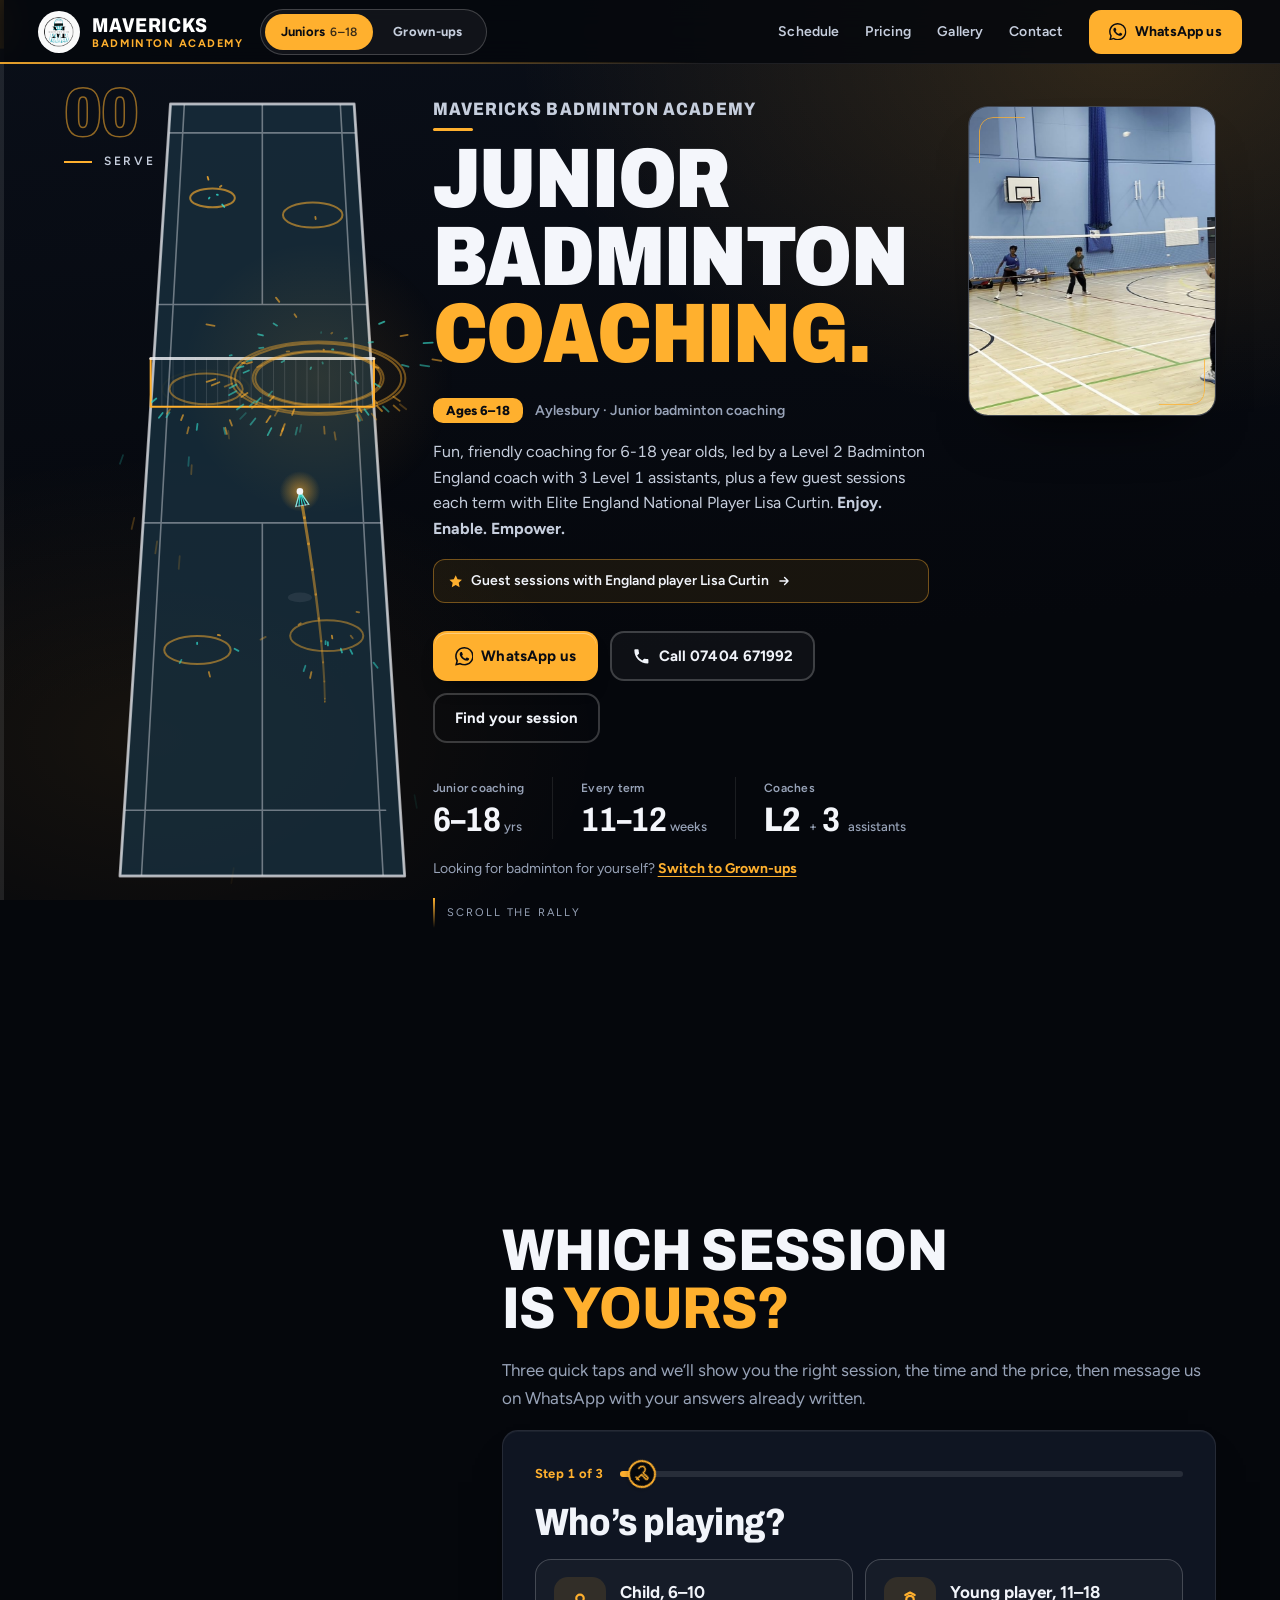
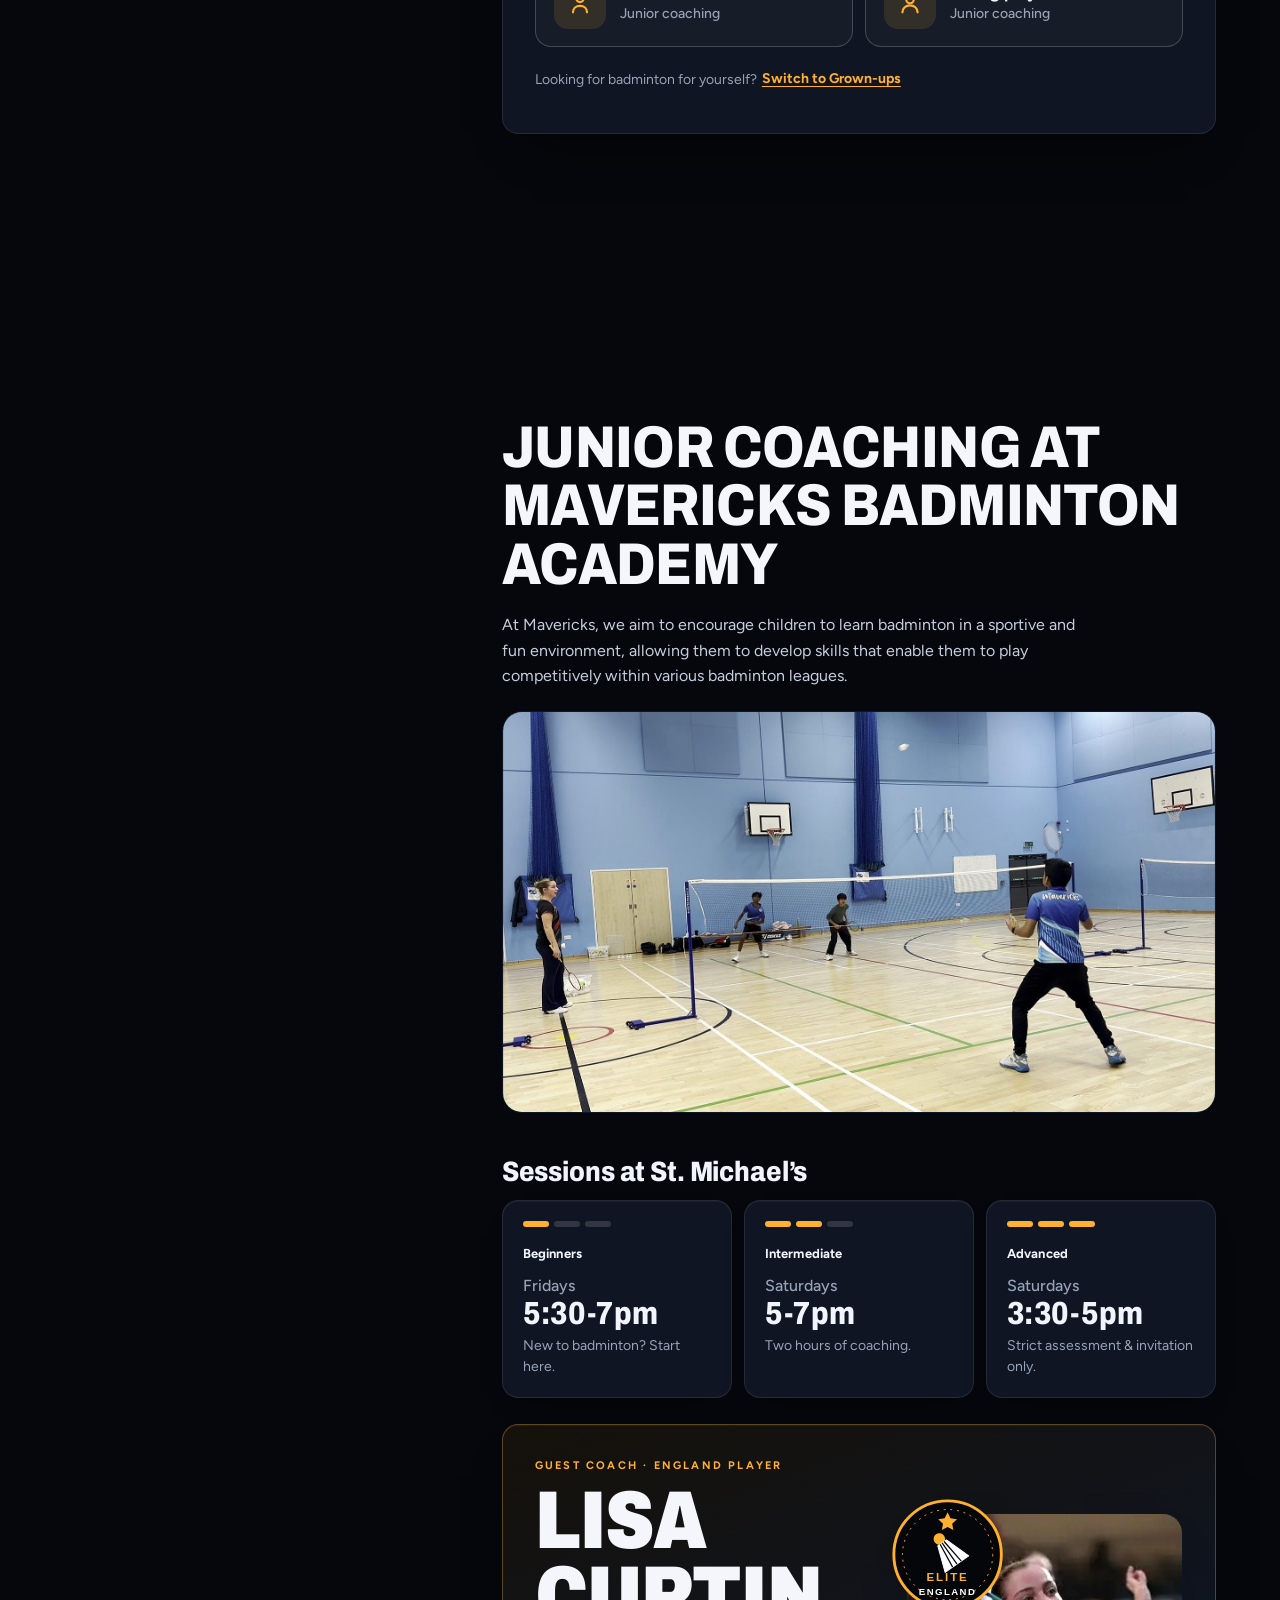
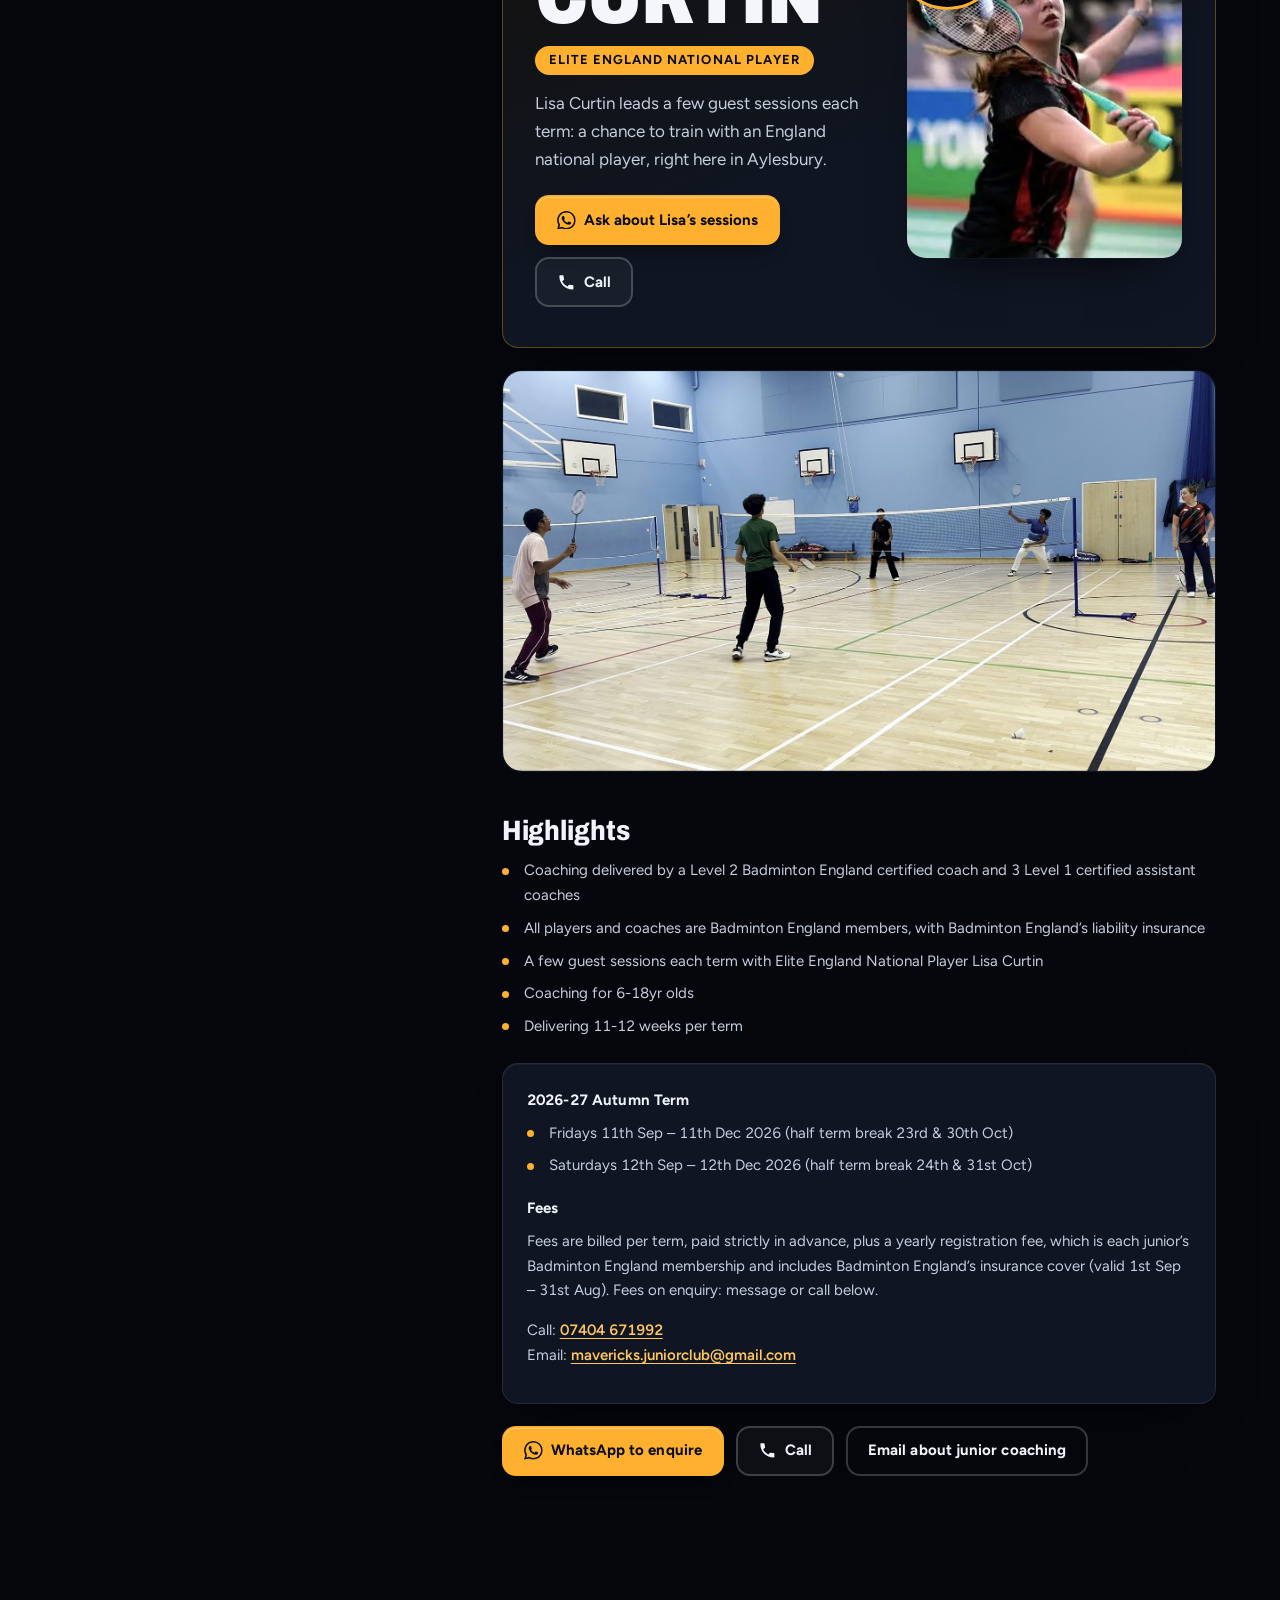
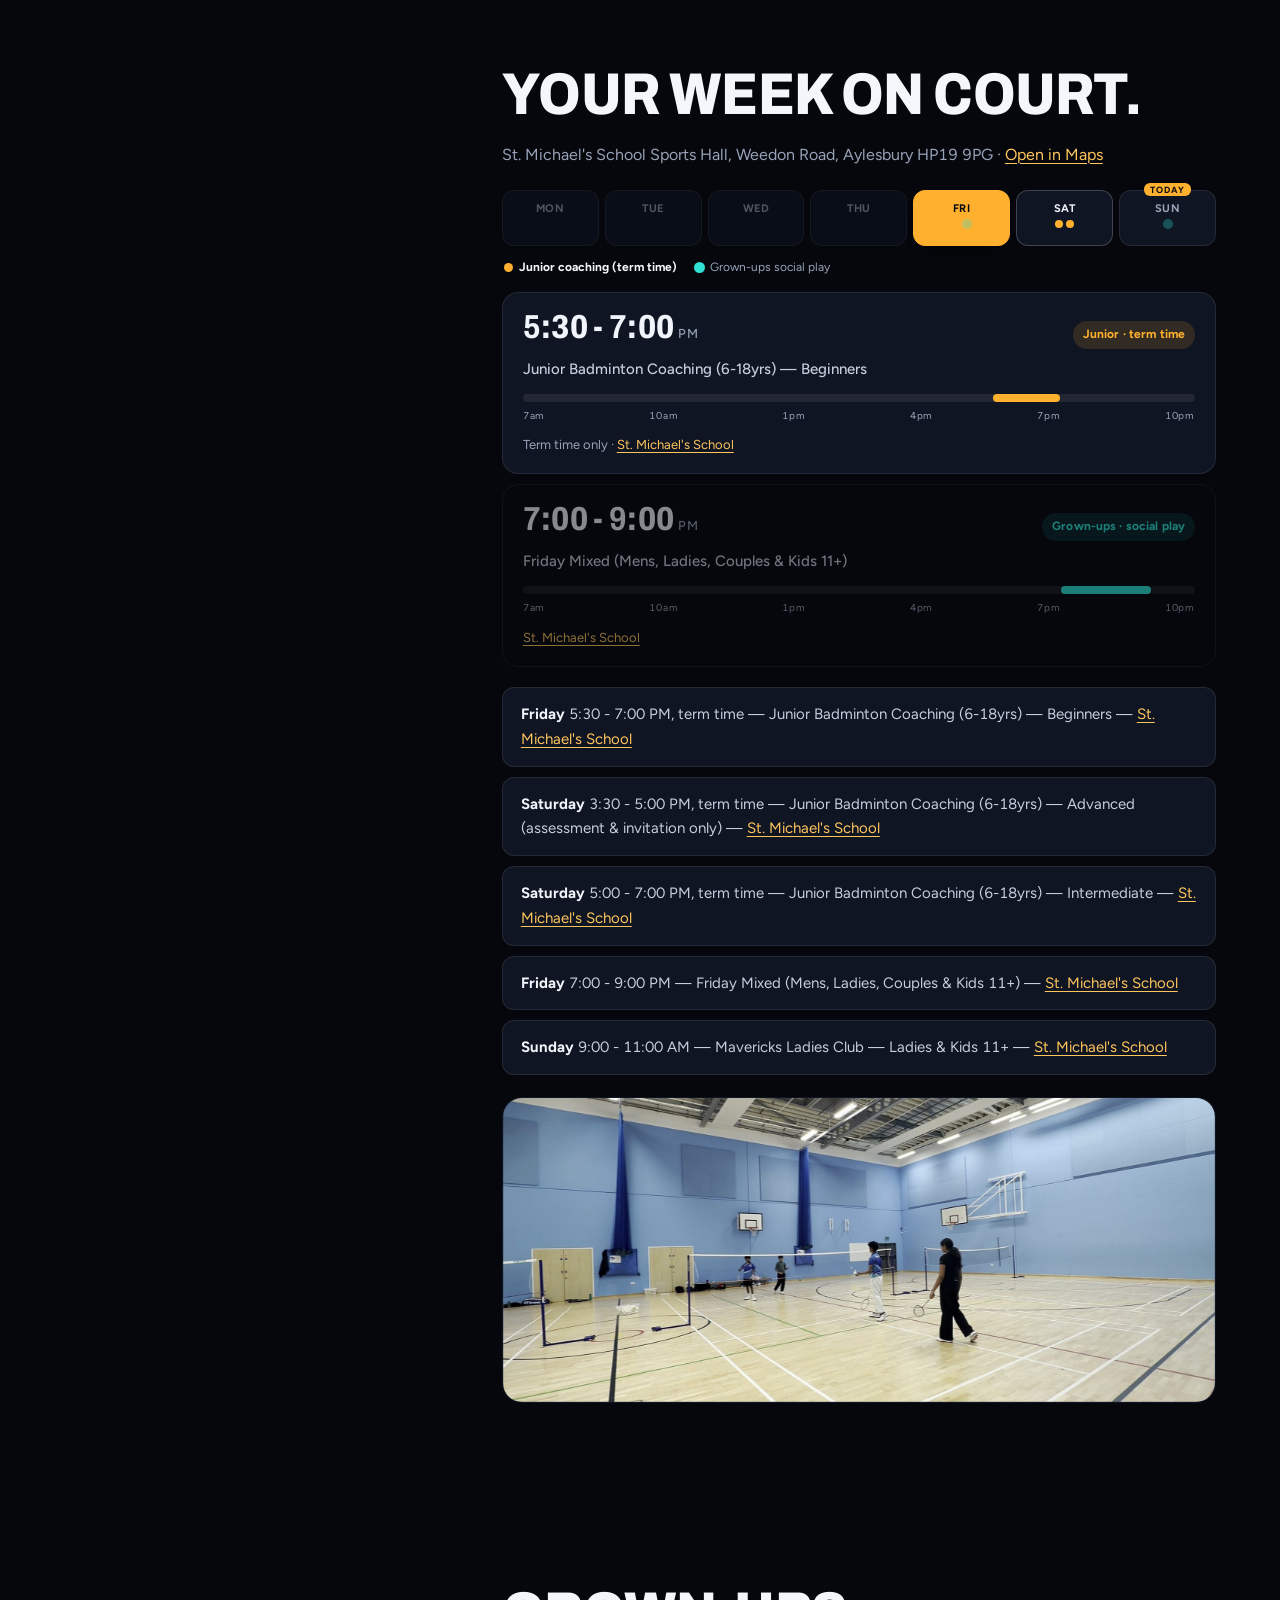
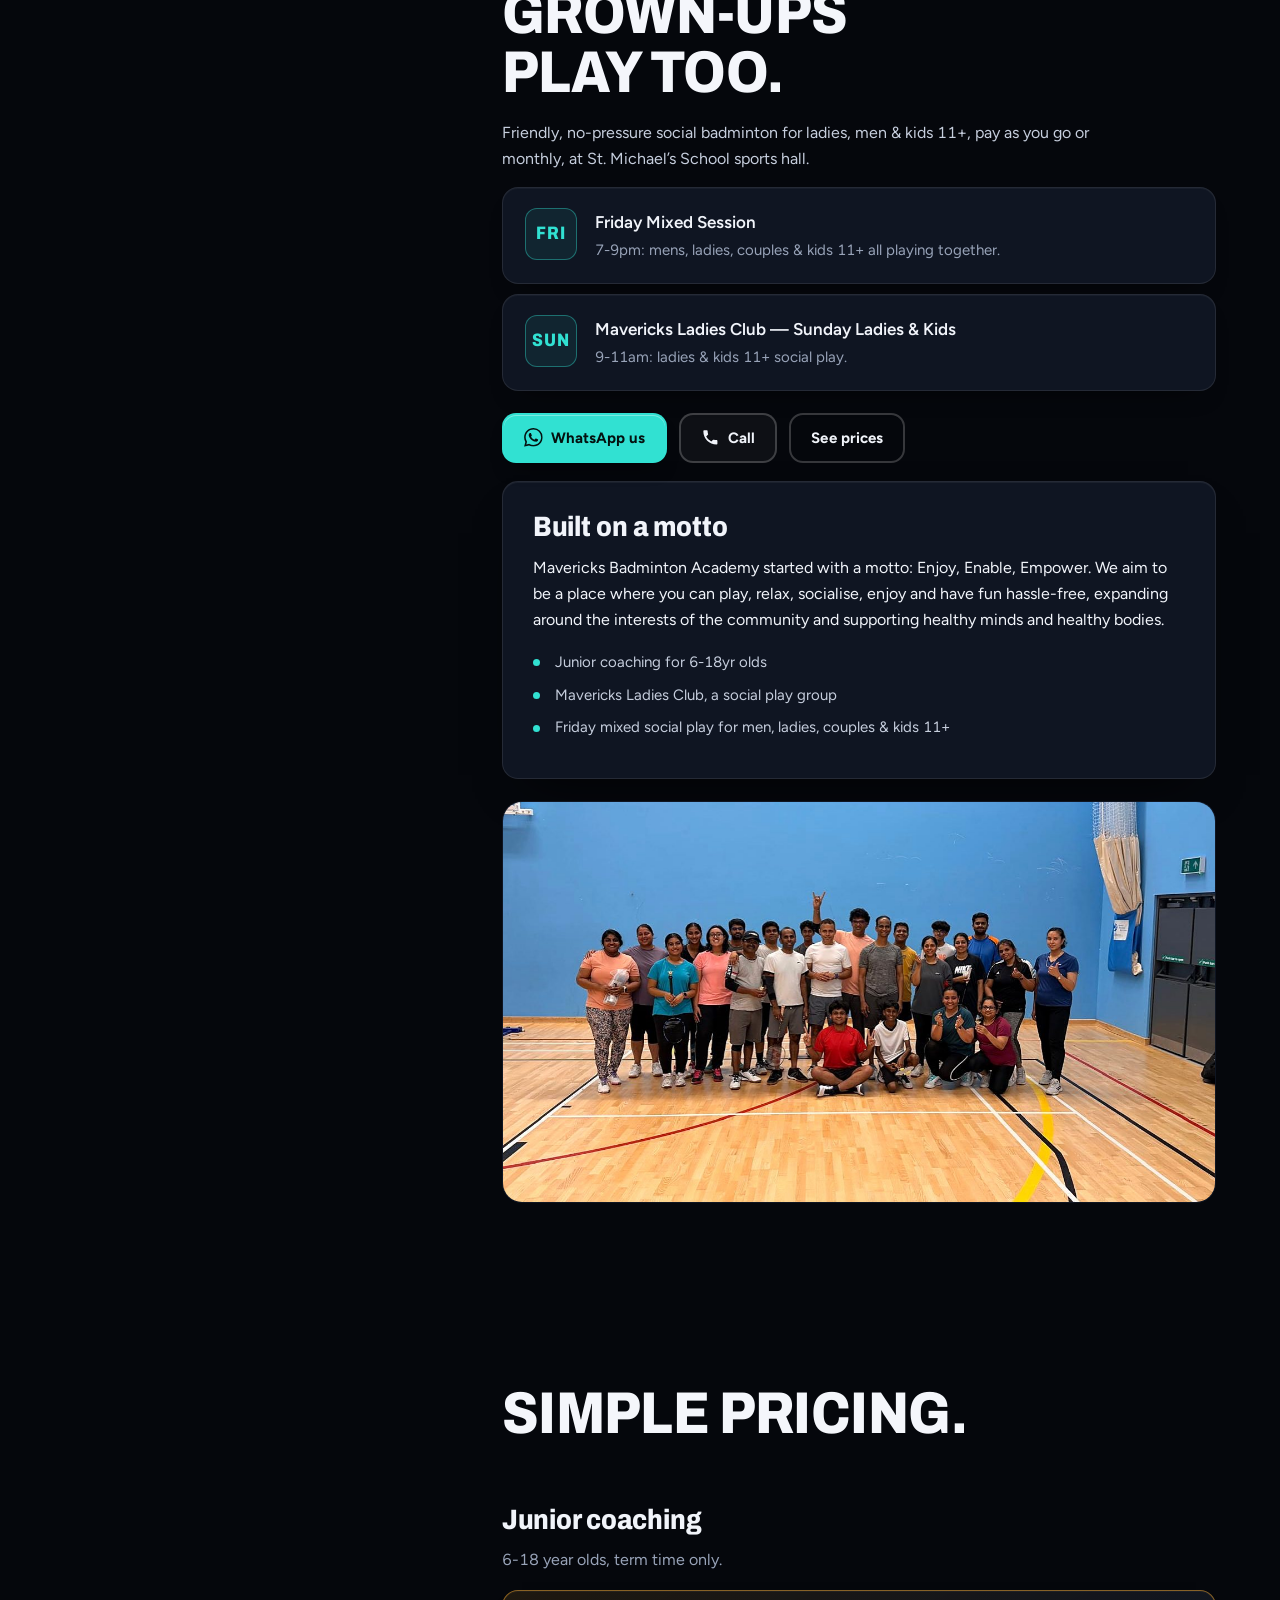
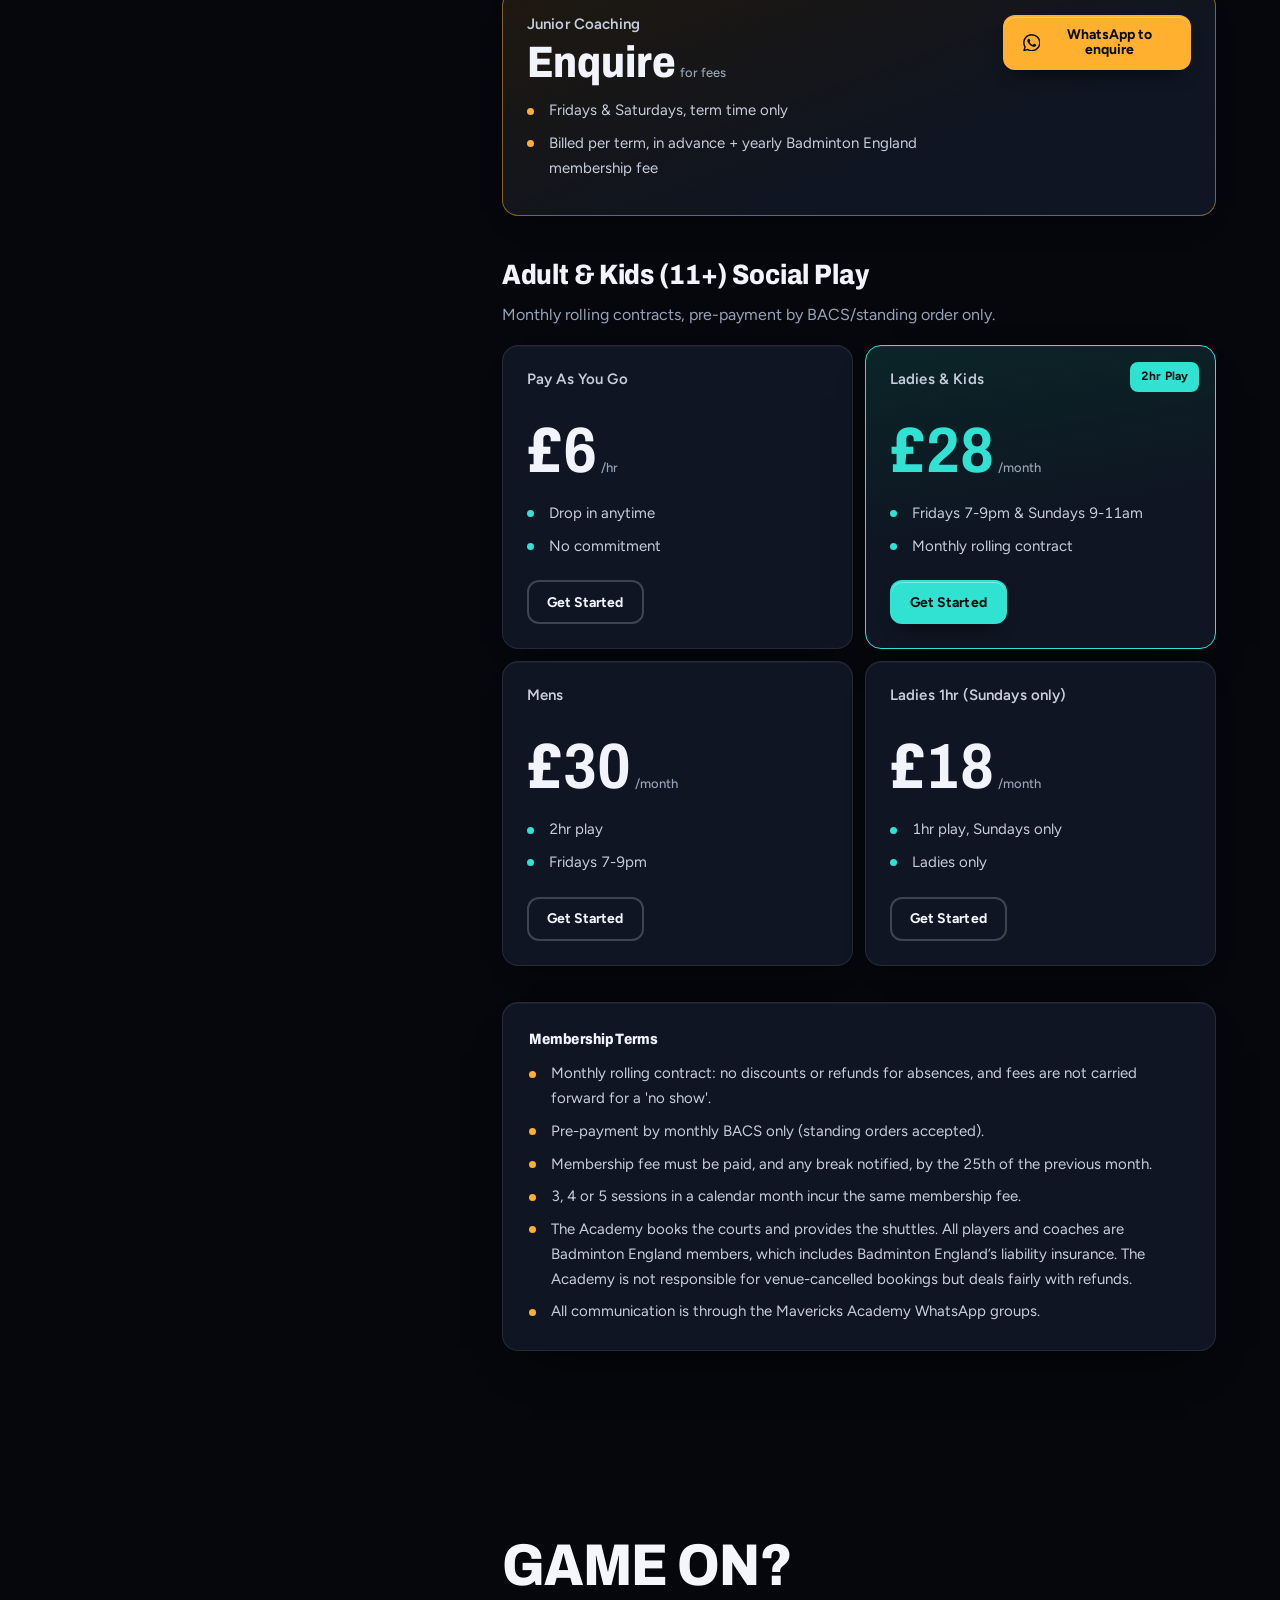
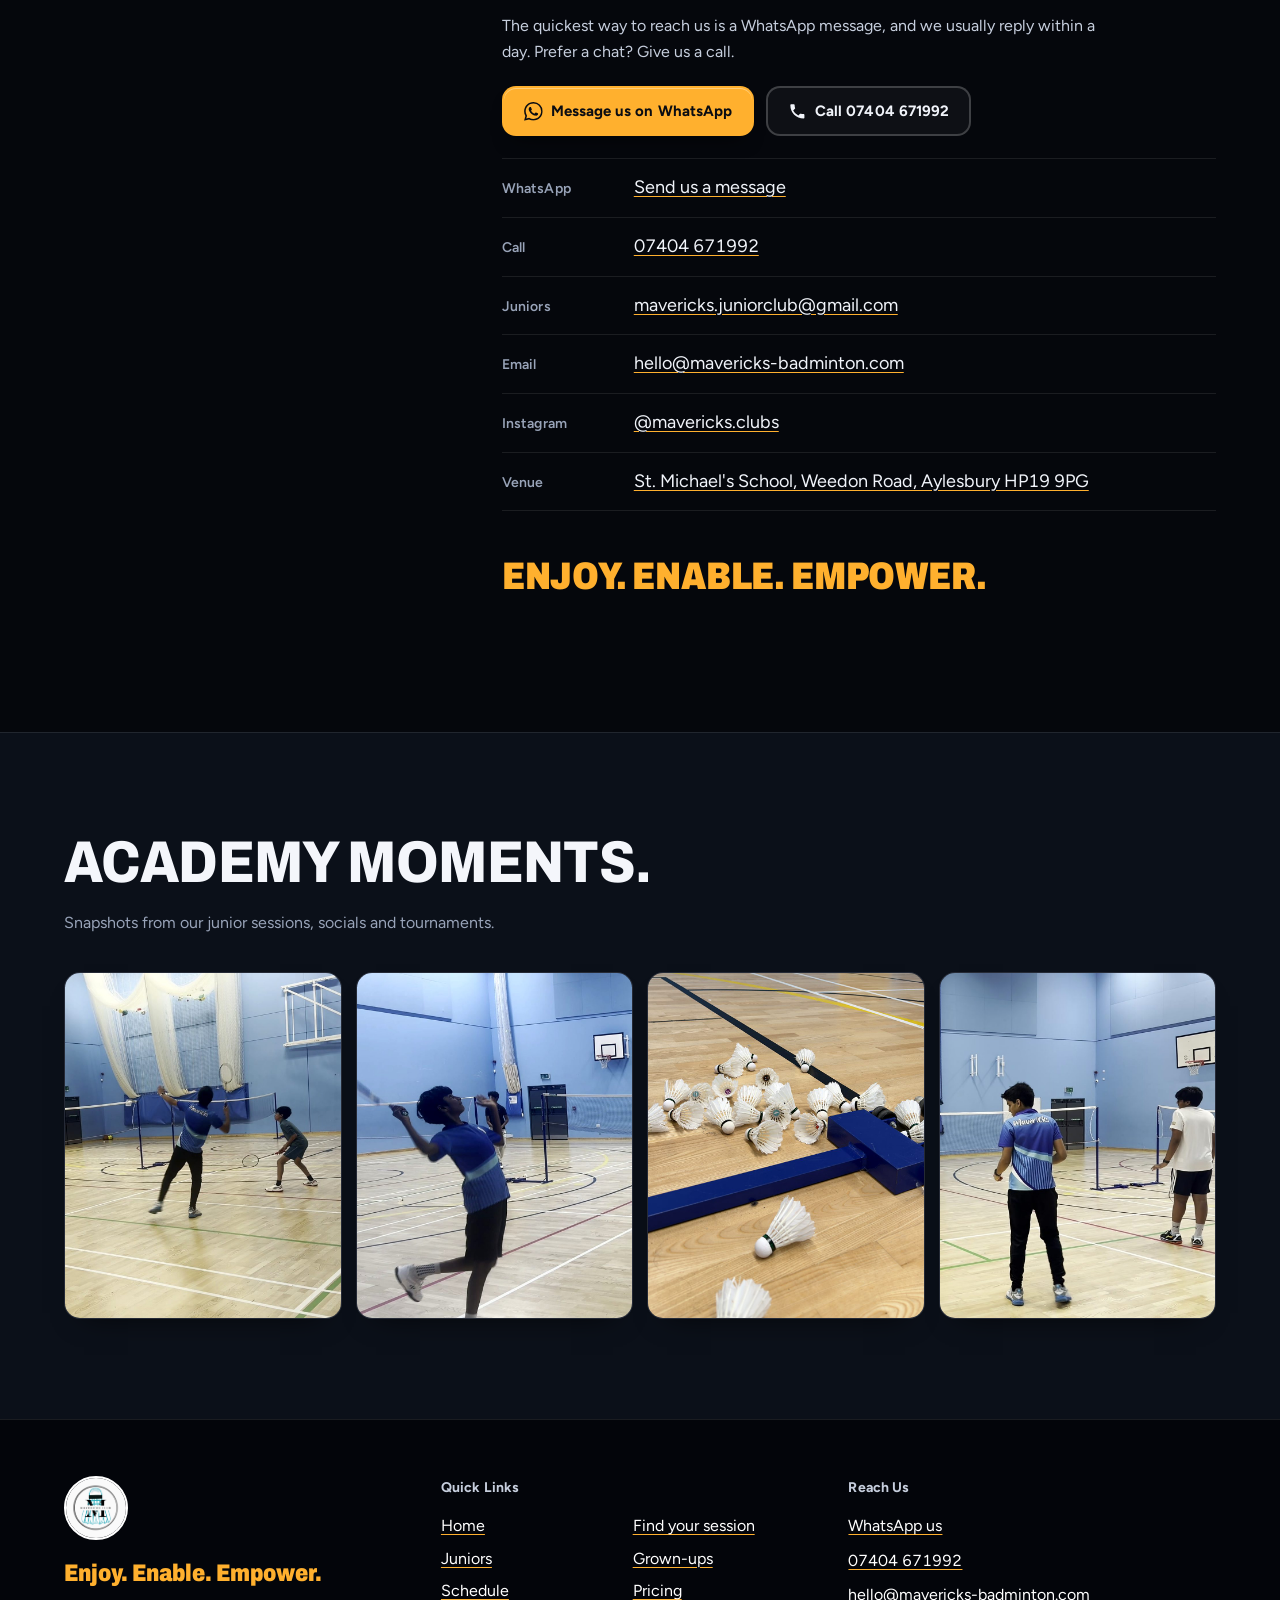
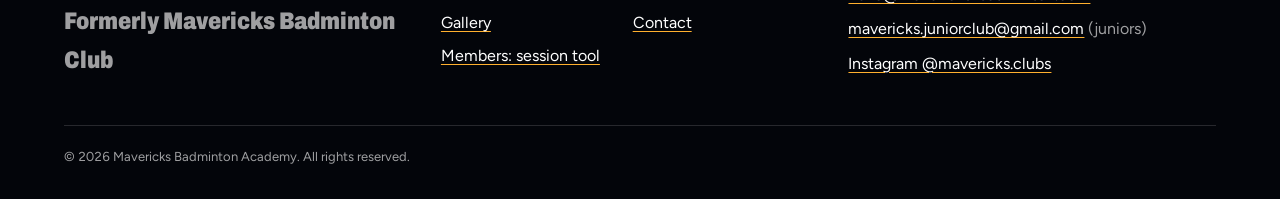
==== preview-v1/index.html @ d7da5b91 "Add preview-v1: visual redesign preview at /preview-v1/ Static copy of the live site with a new css/" ====
<!DOCTYPE html>
<html lang="en-GB" data-theme="dark">
<head>
  <meta charset="UTF-8">
  <meta name="viewport" content="width=device-width, initial-scale=1.0">
  <meta name="robots" content="noindex">
  <title>Mavericks Badminton Academy — Junior Badminton Coaching in Aylesbury (preview v1)</title>
  <meta name="description" content="Junior badminton coaching for 6-18 year olds in Aylesbury, led by a Level 2 Badminton England coach. Plus friendly Ladies Club &amp; Friday mixed social play for grown-ups. Enjoy. Enable. Empower.">
  <meta name="theme-color" content="#04060a">
  <meta property="og:type" content="website">
  <meta property="og:site_name" content="Mavericks Badminton Academy">
  <meta property="og:title" content="Mavericks Badminton Academy — Junior Badminton Coaching in Aylesbury">
  <meta property="og:description" content="Junior badminton coaching for 6-18 year olds in Aylesbury, plus friendly Ladies Club and Friday mixed social play. Enjoy. Enable. Empower.">
    <meta property="og:image" content="https://mavericks-badminton.com/images/logo.jpg">
  <meta name="twitter:card" content="summary">
  <meta name="twitter:title" content="Mavericks Badminton Academy">
  <meta name="twitter:image" content="https://mavericks-badminton.com/images/logo.jpg">
  <link rel="icon" href="images/logo.jpg">
  <link rel="preconnect" href="https://fonts.googleapis.com">
  <link rel="preconnect" href="https://fonts.gstatic.com" crossorigin>
  <link href="https://fonts.googleapis.com/css2?family=Archivo:wdth,wght@62..125,500..900&family=Figtree:wght@400;500;600;700&display=swap" rel="stylesheet">
  <link rel="stylesheet" href="css/style.css">
  <link rel="stylesheet" href="css/refine.css">
  <script>
    /* Runs before first paint: JS flag + pick the audience (Juniors by default; #grownups link or this tab's last choice). Nothing sensitive is stored. */
    (function () {
      var d = document.documentElement; d.classList.add('js');
      /* ?theme=name in the URL (midnight, dark, teal, royal, forest) overrides the default. Works with or without the picker; stored choices are handled in js/main.js */
      try { var t = new URLSearchParams(location.search).get('theme'); if (t && /^[a-z]{3,12}$/.test(t)) d.setAttribute('data-theme', t); } catch (e) {}
      var a = 'juniors';
      try { if (sessionStorage.getItem('mav-aud') === 'grownups') a = 'grownups'; } catch (e) {}
      if (location.hash === '#grownups') a = 'grownups';
      d.setAttribute('data-aud', a);
    })();
  </script>
  <!-- telephone + email are added to this block by js/main.js from the CONTACT settings -->
  <script type="application/ld+json" id="ld-json">
  {
    "@context": "https://schema.org",
    "@type": "SportsClub",
    "name": "Mavericks Badminton Academy",
    "alternateName": "Mavericks Badminton Club",
    "slogan": "Enjoy. Enable. Empower.",
    "sport": "Badminton",
    "description": "Junior badminton coaching for 6-18 year olds, plus ladies and mixed social badminton in Aylesbury.",
    "logo": "images/logo.jpg",
    "address": {
      "@type": "PostalAddress",
      "streetAddress": "St. Michael's School, Weedon Road",
      "addressLocality": "Aylesbury",
      "postalCode": "HP19 9PG",
      "addressCountry": "GB"
    },
    "areaServed": "Aylesbury, Buckinghamshire",
    "sameAs": ["https://www.instagram.com/mavericks.clubs/"]
  }
  </script>
</head>
<body>
  <!-- Icons (used with <svg class="ico"><use href="#i-wa"/></svg>) -->
  <svg width="0" height="0" style="position:absolute" aria-hidden="true" focusable="false">
    <symbol id="i-wa" viewBox="0 0 24 24"><path fill="currentColor" d="M17.472 14.382c-.297-.149-1.758-.867-2.03-.967-.273-.099-.471-.148-.67.15-.197.297-.767.966-.94 1.164-.173.199-.347.223-.644.075-.297-.15-1.255-.463-2.39-1.475-.883-.788-1.48-1.761-1.653-2.059-.173-.297-.018-.458.13-.606.134-.133.298-.347.446-.52.149-.174.198-.298.298-.497.099-.198.05-.371-.025-.52-.075-.149-.669-1.612-.916-2.207-.242-.579-.487-.5-.669-.51-.173-.008-.371-.01-.57-.01-.198 0-.52.074-.792.372-.272.297-1.04 1.016-1.04 2.479 0 1.462 1.065 2.875 1.213 3.074.149.198 2.096 3.2 5.077 4.487.709.306 1.262.489 1.694.625.712.227 1.36.195 1.871.118.571-.085 1.758-.719 2.006-1.413.248-.694.248-1.289.173-1.413-.074-.124-.272-.198-.57-.347m-5.421 7.403h-.004a9.87 9.87 0 01-5.031-1.378l-.361-.214-3.741.982.998-3.648-.235-.374a9.86 9.86 0 01-1.51-5.26c.001-5.45 4.436-9.884 9.888-9.884 2.64 0 5.122 1.03 6.988 2.898a9.825 9.825 0 012.893 6.994c-.003 5.45-4.437 9.884-9.885 9.884m8.413-18.297A11.815 11.815 0 0012.05 0C5.495 0 .16 5.335.157 11.892c0 2.096.547 4.142 1.588 5.945L.057 24l6.305-1.654a11.882 11.882 0 005.683 1.448h.005c6.554 0 11.89-5.335 11.893-11.893a11.821 11.821 0 00-3.48-8.413Z"/></symbol>
    <symbol id="i-call" viewBox="0 0 24 24"><path fill="currentColor" d="M6.62 10.79a15.05 15.05 0 006.59 6.59l2.2-2.2a1 1 0 011.02-.24c1.12.37 2.33.57 3.57.57a1 1 0 011 1V20a1 1 0 01-1 1C10.61 21 3 13.39 3 4a1 1 0 011-1h3.5a1 1 0 011 1c0 1.25.2 2.45.57 3.57a1 1 0 01-.25 1.02l-2.2 2.2z"/></symbol>
  </svg>

  <a href="#main" class="skip-link">Skip to content</a>

  <header class="site-header">
    <a href="./" class="brand" aria-label="Mavericks Badminton Academy — home">
      <img src="images/logo.jpg" alt="Mavericks Badminton Academy logo" class="brand-logo" width="40" height="40">
      <span class="brand-name"><b>MAVERICKS</b><i>BADMINTON ACADEMY</i></span>
    </a>

    <!-- Audience switch. Plain links, so it still works without JavaScript (#grownups jumps to the grown-ups section) -->
    <div class="aud" id="aud" role="group" aria-label="Who is this for?">
      <a href="#top" class="aud-opt" data-aud="juniors" aria-current="true">Juniors <small>6&ndash;18</small></a>
      <a href="#grownups" class="aud-opt" data-aud="grownups">Grown-ups</a>
    </div>

    <input type="checkbox" id="nav-toggle" class="nav-toggle" aria-label="Toggle menu">
    <label for="nav-toggle" class="nav-burger" aria-hidden="true"><span></span><span></span></label>
    <nav class="site-nav" aria-label="Main">
      <ul>
        <li><a href="#schedule">Schedule</a></li>
        <li><a href="#join">Pricing</a></li>
        <li class="nav-extra"><a href="#gallery">Gallery</a></li>
        <li><a href="#contact">Contact</a></li>
      </ul>
      <a href="#contact" class="btn btn-wa btn-sm nav-cta" data-wa><svg class="ico" aria-hidden="true"><use href="#i-wa"/></svg><span>WhatsApp us</span></a>
    </nav>
  </header>

  <main id="main">
    <div class="cinema" id="cinema">
      <!-- The sticky stage: top-down court drawn on canvas (decorative) -->
      <div class="stage" aria-hidden="true">
        <canvas id="court"></canvas>
        <div class="hud">
          <div class="hud-num" id="hud-num">00</div>
          <div class="hud-label"><span id="hud-zone">Serve</span></div>
        </div>
        <div class="hud-rail"><span id="hud-bar"></span></div>
      </div>

      <div class="chapters">

        <!-- 00 HERO — two panes, one shown per audience (Juniors by default) -->
        <section class="chapter chapter-hero" data-chapter="0" data-zone="Serve" id="top">
          <div class="chapter-inner">

            <div class="aud-pane" data-for="juniors">
              <figure class="photo-slot hero-photo" data-slot="junior-coaching" style="--ar:4/5"><figcaption>Photo slot · junior-coaching</figcaption></figure>
                          <p class="hero-brand">Mavericks Badminton Academy</p>
              
              <h1 class="display">
                <span class="line">Junior</span>
                <span class="line">Badminton</span>
                <span class="line accent">Coaching.</span>
              </h1>
              <p class="hero-facts"><span class="pill-jr">Ages 6&ndash;18</span> Aylesbury &middot; Junior badminton coaching</p>
              <p class="lead">Fun, friendly coaching for 6-18 year olds, led by a Level 2 Badminton England coach with 3 Level 1 assistants, plus a few guest sessions each term with Elite England National Player Lisa Curtin. <strong>Enjoy. Enable. Empower.</strong></p>
              <a href="#lisa" class="chip-lisa"><svg class="ico-star" viewBox="0 0 24 24" aria-hidden="true"><path fill="currentColor" d="M12 2l2.9 6.3 6.9.8-5.1 4.7 1.4 6.8L12 17.3 5.9 20.6l1.4-6.8L2.2 9.1l6.9-.8z"/></svg> Guest sessions with England player Lisa Curtin <svg class="ico-arrow" viewBox="0 0 24 24" aria-hidden="true"><path fill="none" stroke="currentColor" stroke-width="2.4" stroke-linecap="round" stroke-linejoin="round" d="M5 12h14M13 6l6 6-6 6"/></svg></a>
              <div class="cta-row">
                <a href="#contact" class="btn btn-wa" data-wa="Hi Mavericks Badminton Academy, I'd like to ask about junior badminton coaching."><svg class="ico" aria-hidden="true"><use href="#i-wa"/></svg><span>WhatsApp us</span></a>
                <a href="#contact" class="btn btn-call" data-call><svg class="ico" aria-hidden="true"><use href="#i-call"/></svg><span>Call <span data-text="phone"></span></span></a>
                <a href="#finder" class="btn btn-ghost"><span>Find your session</span></a>
              </div>
              <dl class="stat-row">
                <div><dt>Junior coaching</dt><dd><b data-count="6">6</b>&ndash;<b data-count="18">18</b><small>yrs</small></dd></div>
                <div><dt>Every term</dt><dd><b data-count="11">11</b>&ndash;<b data-count="12">12</b><small>weeks</small></dd></div>
                <div><dt>Coaches</dt><dd>L2 <small>+</small> <b data-count="3">3</b> <small>assistants</small></dd></div>
              </dl>
              <p class="swap-hint">Looking for badminton for yourself? <a href="#grownups" data-aud-go="grownups">Switch to Grown-ups</a></p>
            </div>

            <div class="aud-pane" data-for="grownups">
              <figure class="photo-slot hero-photo" data-slot="venue-hall" style="--ar:4/5"><figcaption>Photo slot · venue-hall</figcaption></figure>
                          <p class="hero-brand">Mavericks Badminton Academy</p>
              
              <h1 class="display">
                <span class="line">Grown-ups</span>
                <span class="line">Play Too.</span>
                <span class="line accent">Come Play.</span>
              </h1>
              <p class="hero-facts"><span class="pill-jr">Grown-ups</span> Aylesbury &middot; Friendly social badminton</p>
              <p class="lead">Relaxed, welcoming social badminton at St. Michael&rsquo;s: the Mavericks Ladies Club on Sunday mornings and our friendly mixed session on Fridays. Pay as you go from &pound;6/hr, or join monthly. <strong>Enjoy. Enable. Empower.</strong></p>
              <div class="cta-row">
                <a href="#contact" class="btn btn-wa" data-wa="Hi Mavericks Badminton Academy, I'd like to ask about the Ladies Club and Friday mixed badminton sessions."><svg class="ico" aria-hidden="true"><use href="#i-wa"/></svg><span>WhatsApp us</span></a>
                <a href="#contact" class="btn btn-call" data-call><svg class="ico" aria-hidden="true"><use href="#i-call"/></svg><span>Call <span data-text="phone"></span></span></a>
                <a href="#finder" class="btn btn-ghost"><span>Find your session</span></a>
              </div>
              <dl class="stat-row">
                <div><dt>Friday mixed</dt><dd>7&ndash;9<small>pm</small></dd></div>
                <div><dt>Ladies Club</dt><dd>Sun <small>9&ndash;11am</small></dd></div>
                <div><dt>Pay as you go</dt><dd>&pound;<b data-count="6">6</b><small>/hr</small></dd></div>
              </dl>
              <p class="swap-hint">Looking for junior coaching (6-18)? <a href="#top" data-aud-go="juniors">Switch to Juniors</a></p>
            </div>

            <a href="#finder" class="scroll-cue" aria-label="Scroll to the session finder"><span></span>Scroll the rally</a>
          </div>
        </section>

        <!-- 01 FINDER -->
        <section class="chapter" id="finder" data-chapter="1" data-zone="Find">
          <div class="chapter-inner">
            <p class="sr-only">Find your session</p>
            <h2 class="h2">Which session is <span class="accent">yours?</span></h2>
            <p class="muted finder-intro">Three quick taps and we&rsquo;ll show you the right session, the time and the price, then message us on WhatsApp with your answers already written.</p>

            <div class="finder glass" id="finder-app" aria-labelledby="finder-title">
              <h3 class="sr-only" id="finder-title">Session finder</h3>
              <div class="finder-ui" hidden></div>

              <!-- No-JS fallback: the same answers as a plain list -->
              <div class="finder-static">
                <h3 class="h3">Who&rsquo;s playing?</h3>
                <ul class="ticks">
                  <li><b>Child aged 6-18:</b> Fridays 5:30-7pm Beginners &middot; Saturdays 5-7pm Intermediate &middot; Saturdays 3:30-5pm Advanced (assessment &amp; invitation only). Fees per term: ask us.</li>
                  <li><b>Women:</b> Friday 7-9pm mixed &middot; Sunday 9-11am Ladies Club. From &pound;6/hr pay as you go.</li>
                  <li><b>Men:</b> Friday 7-9pm mixed. &pound;6/hr pay as you go, or &pound;30/month.</li>
                </ul>
                <p><a class="btn btn-wa btn-sm" href="#contact"><span>See how to contact us</span></a></p>
              </div>
            </div>
          </div>
        </section>

        <!-- 02 JUNIORS -->
        <section class="chapter" id="juniors" data-chapter="2" data-zone="Juniors">
          <div class="chapter-inner">
            <p class="sr-only">Junior coaching &middot; 6-18 yrs</p>
            <h2 class="h2">Junior coaching at<br>Mavericks Badminton Academy</h2>
            <p class="lead">At Mavericks, we aim to encourage children to learn badminton in a sportive and fun environment, allowing them to develop skills that enable them to play competitively within various badminton leagues.</p>

            <!-- PHOTO SLOT "junior-coaching": main junior coaching shot, 16:9 landscape (prominent) -->
            <figure class="photo-slot photo-jr" data-slot="junior-coaching" style="--ar:16/9">
              <figcaption>Photo slot &middot; junior-coaching &middot; 16:9</figcaption>
            </figure>

            <h3 class="h3">Sessions at St. Michael&rsquo;s</h3>
            <div class="levels">
              <article class="card level lv-1 tilt-glow">
                <i class="pips" data-n="1" role="img" aria-label="Level 1 of 3"><b></b><b></b><b></b></i><span class="lv-tag">Beginners</span>
                <h4>Fridays <b>5:30-7pm</b></h4>
                <p>New to badminton? Start here.</p>
              </article>
              <article class="card level lv-2 tilt-glow">
                <i class="pips" data-n="2" role="img" aria-label="Level 2 of 3"><b></b><b></b><b></b></i><span class="lv-tag">Intermediate</span>
                <h4>Saturdays <b>5-7pm</b></h4>
                <p>Two hours of coaching.</p>
              </article>
              <article class="card level lv-3 tilt-glow">
                <i class="pips" data-n="3" role="img" aria-label="Level 3 of 3"><b></b><b></b><b></b></i><span class="lv-tag">Advanced</span>
                <h4>Saturdays <b>3:30-5pm</b></h4>
                <p>Strict assessment &amp; invitation only.</p>
              </article>
            </div>

            <!-- GUEST COACH: Lisa Curtin feature (only the facts already on the site: Elite England National Player, leads special sessions) -->
            <div class="lisa glass" id="lisa">
              <div class="lisa-copy">
                <p class="lisa-eyebrow">Guest coach &middot; England player</p>
                <h3 class="lisa-name">Lisa Curtin</h3>
                <p class="lisa-role">Elite England National Player</p>
                <p class="lisa-line">Lisa Curtin leads a few guest sessions each term: a chance to train with an England national player, right here in Aylesbury.</p>
                <div class="cta-row">
                  <a href="#contact" class="btn btn-wa" data-wa="Hi Mavericks Badminton Academy, I'd like to know about the sessions with Lisa Curtin."><svg class="ico" aria-hidden="true"><use href="#i-wa"/></svg><span>Ask about Lisa&rsquo;s sessions</span></a>
                  <a href="#contact" class="btn btn-call" data-call><svg class="ico" aria-hidden="true"><use href="#i-call"/></svg><span>Call</span></a>
                </div>
              </div>
              <div class="lisa-media">
                <!-- PHOTO SLOT "junior-lisa": Lisa Curtin, portrait 4:5 (large, prominent) -->
                <figure class="photo-slot photo-jr" data-slot="junior-lisa" style="--ar:4/5"><figcaption>Photo slot &middot; junior-lisa &middot; 4:5 portrait &middot; Lisa Curtin</figcaption></figure>
                <svg class="lisa-badge" viewBox="0 0 120 120" role="img" aria-label="Elite England National Player badge">
                  <circle cx="60" cy="60" r="56" fill="var(--hdr-solid)"/>
                  <circle cx="60" cy="60" r="56" fill="none" stroke="var(--jr)" stroke-width="3"/>
                  <circle cx="60" cy="60" r="47" fill="none" stroke="var(--jr)" stroke-width="1" stroke-dasharray="2 5"/>
                  <path fill="var(--jr)" d="M60 16l3 6.2 6.8.9-5 4.7 1.2 6.7L60 31.2l-6 3.3 1.2-6.7-5-4.7 6.8-.9z"/>
                  <g transform="translate(60 56) rotate(-35)" stroke="#fff" stroke-linejoin="round">
                    <circle cx="0" cy="-15" r="6" fill="var(--jr)" stroke="none"/>
                    <path d="M-5.5 -10 L5.5 -10 L15 17 L-15 17 Z" fill="#fff" stroke-width="1"/>
                    <path d="M-2.5 -10 L-5.5 17 M2.5 -10 L5.5 17 M0 -10 V17" fill="none" stroke="var(--hdr-solid)" stroke-width="1.3"/>
                  </g>
                  <text x="60" y="88" text-anchor="middle" font-family="Inter, sans-serif" font-weight="800" font-size="12" letter-spacing="2" fill="var(--jr)">ELITE</text>
                  <text x="60" y="102" text-anchor="middle" font-family="Inter, sans-serif" font-weight="700" font-size="10" letter-spacing="1.5" fill="#fff">ENGLAND</text>
                </svg>
              </div>
            </div>

            <!-- PHOTO SLOT "junior-squad": junior group / squad shot, 16:9 -->
            <figure class="photo-slot photo-jr" data-slot="junior-squad" style="--ar:16/9"><figcaption>Photo slot &middot; junior-squad &middot; 16:9</figcaption></figure>

            <h3 class="h3">Highlights</h3>
            <ul class="ticks">
              <li>Coaching delivered by a Level 2 Badminton England certified coach and 3 Level 1 certified assistant coaches</li>
              <li>All players and coaches are Badminton England members, with Badminton England&rsquo;s liability insurance</li>
              <li>A few guest sessions each term with Elite England National Player Lisa Curtin</li>
              <li>Coaching for 6-18yr olds</li>
              <li>Delivering 11-12 weeks per term</li>
            </ul>

            <div class="terms-box glass">
              <h4>2026-27 Autumn Term</h4>
              <ul class="ticks">
                <li>Fridays 11th Sep &ndash; 11th Dec 2026 (half term break 23rd &amp; 30th Oct)</li>
                <li>Saturdays 12th Sep &ndash; 12th Dec 2026 (half term break 24th &amp; 31st Oct)</li>
              </ul>
              <h4>Fees</h4>
              <p>Fees are billed per term, paid strictly in advance, plus a yearly registration fee, which is each junior&rsquo;s Badminton England membership and includes Badminton England&rsquo;s insurance cover (valid 1st Sep &ndash; 31st Aug). Fees on enquiry: message or call below.</p>
              <p class="junior-contact">
                Call: <a href="#contact" data-call data-text="phone"></a><br>
                Email: <a href="#contact" data-mailto="juniorEmail" data-text="juniorEmail"></a>
              </p>
            </div>
            <div class="cta-row">
              <a href="#contact" class="btn btn-wa" data-wa="Hi Mavericks Badminton Academy, I'd like to enquire about junior badminton coaching (fees and space this term)."><svg class="ico" aria-hidden="true"><use href="#i-wa"/></svg><span>WhatsApp to enquire</span></a>
              <a href="#contact" class="btn btn-call" data-call><svg class="ico" aria-hidden="true"><use href="#i-call"/></svg><span>Call</span></a>
              <a href="#contact" class="btn btn-ghost" data-mailto="juniorEmail" data-subject="Junior coaching enquiry"><span>Email about junior coaching</span></a>
            </div>
          </div>
        </section>

        <!-- 03 SCHEDULE -->
        <section class="chapter" id="schedule" data-chapter="3" data-zone="Schedule">
          <div class="chapter-inner">
            <p class="sr-only">Weekly schedule</p>
            <h2 class="h2">Your week on court.</h2>
            <p class="muted">St. Michael&#39;s School Sports Hall, Weedon Road, Aylesbury HP19 9PG &middot; <a href="https://maps.app.goo.gl/BkREnDt3v22gYq8x8" target="_blank" rel="noopener">Open in Maps</a></p>

            <!-- Interactive strip (built by JS); the list below is the no-JS fallback and the data source -->
            <div class="week" id="week" hidden></div>
            <ul class="sched-list" id="sched-data">
              <li data-day="5" data-start="17:30" data-end="19:00" data-kind="junior" data-title="Junior Badminton Coaching (6-18yrs) — Beginners"><b>Friday</b> 5:30 - 7:00 PM, term time — Junior Badminton Coaching (6-18yrs) — Beginners — <a href="https://maps.app.goo.gl/BkREnDt3v22gYq8x8" target="_blank" rel="noopener">St. Michael&#39;s School</a></li>
              <li data-day="6" data-start="15:30" data-end="17:00" data-kind="junior" data-title="Junior Badminton Coaching (6-18yrs) — Advanced (assessment &amp; invitation only)"><b>Saturday</b> 3:30 - 5:00 PM, term time — Junior Badminton Coaching (6-18yrs) — Advanced (assessment &amp; invitation only) — <a href="https://maps.app.goo.gl/BkREnDt3v22gYq8x8" target="_blank" rel="noopener">St. Michael&#39;s School</a></li>
              <li data-day="6" data-start="17:00" data-end="19:00" data-kind="junior" data-title="Junior Badminton Coaching (6-18yrs) — Intermediate"><b>Saturday</b> 5:00 - 7:00 PM, term time — Junior Badminton Coaching (6-18yrs) — Intermediate — <a href="https://maps.app.goo.gl/BkREnDt3v22gYq8x8" target="_blank" rel="noopener">St. Michael&#39;s School</a></li>
              <li data-day="5" data-start="19:00" data-end="21:00" data-kind="adult" data-title="Friday Mixed (Mens, Ladies, Couples &amp; Kids 11+)"><b>Friday</b> 7:00 - 9:00 PM — Friday Mixed (Mens, Ladies, Couples &amp; Kids 11+) — <a href="https://maps.app.goo.gl/BkREnDt3v22gYq8x8" target="_blank" rel="noopener">St. Michael&#39;s School</a></li>
              <li data-day="0" data-start="09:00" data-end="11:00" data-kind="adult" data-title="Mavericks Ladies Club — Ladies &amp; Kids 11+"><b>Sunday</b> 9:00 - 11:00 AM — Mavericks Ladies Club — Ladies &amp; Kids 11+ — <a href="https://maps.app.goo.gl/BkREnDt3v22gYq8x8" target="_blank" rel="noopener">St. Michael&#39;s School</a></li>
            </ul>

            <!-- PHOTO SLOT "venue-hall": St. Michael's sports hall, landscape 21:9 -->
            <figure class="photo-slot" data-slot="venue-hall" style="--ar:21/9">
              <figcaption>Photo slot &middot; venue-hall &middot; 21:9</figcaption>
            </figure>
          </div>
        </section>

        <!-- 04 GROWN-UPS (anchor: #grownups) -->
        <section class="chapter" id="grownups" data-chapter="4" data-zone="Grown-ups">
          <div class="chapter-inner">
            <p class="sr-only">Grown-ups</p>
            <h2 class="h2">Grown-ups<br>play too.</h2>
            <p class="lead">Friendly, no-pressure social badminton for ladies, men &amp; kids 11+, pay as you go or monthly, at St. Michael&rsquo;s School sports hall.</p>
            <div class="stack">
              <article class="card tilt-glow prog">
                <span class="prog-tag">Fri</span>
                <div>
                  <h4>Friday Mixed Session</h4>
                  <p>7-9pm: mens, ladies, couples &amp; kids 11+ all playing together.</p>
                </div>
              </article>
              <article class="card tilt-glow prog">
                <span class="prog-tag">Sun</span>
                <div>
                  <h4>Mavericks Ladies Club &mdash; Sunday Ladies &amp; Kids</h4>
                  <p>9-11am: ladies &amp; kids 11+ social play.</p>
                </div>
              </article>
            </div>
            <div class="cta-row">
              <a href="#contact" class="btn btn-wa" data-wa="Hi Mavericks Badminton Academy, I'd like to ask about the Ladies Club and Friday mixed badminton sessions."><svg class="ico" aria-hidden="true"><use href="#i-wa"/></svg><span>WhatsApp us</span></a>
              <a href="#contact" class="btn btn-call" data-call><svg class="ico" aria-hidden="true"><use href="#i-call"/></svg><span>Call</span></a>
              <a href="#join" class="btn btn-ghost"><span>See prices</span></a>
            </div>

            <div class="panel glass">
              <h3 class="h3 h3-first">Built on a motto</h3>
              <p>Mavericks Badminton Academy started with a motto: Enjoy, Enable, Empower. We aim to be a place where you can play, relax, socialise, enjoy and have fun hassle-free, expanding around the interests of the community and supporting healthy minds and healthy bodies.</p>
              <ul class="ticks">
                <li>Junior coaching for 6-18yr olds</li>
                <li>Mavericks Ladies Club, a social play group</li>
                <li>Friday mixed social play for men, ladies, couples &amp; kids 11+</li>
              </ul>
            </div>
            <!-- PHOTO SLOT "about-club": team / evening group shot, landscape 16:9 -->
            <figure class="photo-slot" data-slot="about-club" style="--ar:16/9">
              <figcaption>Photo slot &middot; about-club &middot; 16:9</figcaption>
            </figure>
          </div>
        </section>

        <!-- 05 PRICING (the two groups swap order with the audience) -->
        <section class="chapter" id="join" data-chapter="5" data-zone="Pricing">
          <div class="chapter-inner">
            <p class="sr-only">Fees &amp; membership</p>
            <h2 class="h2">Simple pricing.</h2>

            <div class="price-group" id="price-jr">
              <h3 class="h3">Junior coaching</h3>
              <p class="muted">6-18 year olds, term time only.</p>
              <article class="card price price-wide price-jr tilt-glow">
                <div>
                  <h4>Junior Coaching</h4>
                  <p class="amount amount-sm">Enquire<small>for fees</small></p>
                  <ul class="ticks"><li>Fridays &amp; Saturdays, term time only</li><li>Billed per term, in advance + yearly Badminton England membership fee</li></ul>
                </div>
                <a href="#contact" class="btn btn-wa btn-sm" data-wa="Hi Mavericks Badminton Academy, I'd like to enquire about junior coaching fees."><svg class="ico" aria-hidden="true"><use href="#i-wa"/></svg><span>WhatsApp to enquire</span></a>
              </article>
            </div>

            <div class="price-group" id="price-ad">
              <h3 class="h3">Adult &amp; Kids (11+) Social Play</h3>
              <p class="muted">Monthly rolling contracts, pre-payment by BACS/standing order only.</p>
              <div class="price-grid">
                <article class="card price tilt-glow">
                  <h4>Pay As You Go</h4>
                  <p class="amount">£<b data-count="6">6</b><small>/hr</small></p>
                  <ul class="ticks"><li>Drop in anytime</li><li>No commitment</li></ul>
                  <a href="#contact" class="btn btn-ghost btn-sm" data-wa="Hi Mavericks Badminton Academy, I'd like to come along to a pay-as-you-go session (£6/hr)."><span>Get Started</span></a>
                </article>
                <article class="card price featured tilt-glow">
                  <span class="badge">2hr Play</span>
                  <h4>Ladies &amp; Kids</h4>
                  <p class="amount">£<b data-count="28">28</b><small>/month</small></p>
                  <ul class="ticks"><li>Fridays 7-9pm &amp; Sundays 9-11am</li><li>Monthly rolling contract</li></ul>
                  <a href="#contact" class="btn btn-wa btn-sm" data-wa="Hi Mavericks Badminton Academy, I'm interested in the Ladies & Kids monthly membership (£28/month). How do I join?"><span>Get Started</span></a>
                </article>
                <article class="card price tilt-glow">
                  <h4>Mens</h4>
                  <p class="amount">£<b data-count="30">30</b><small>/month</small></p>
                  <ul class="ticks"><li>2hr play</li><li>Fridays 7-9pm</li></ul>
                  <a href="#contact" class="btn btn-ghost btn-sm" data-wa="Hi Mavericks Badminton Academy, I'm interested in the Mens monthly membership (£30/month). How do I join?"><span>Get Started</span></a>
                </article>
                <article class="card price tilt-glow">
                  <h4>Ladies 1hr (Sundays only)</h4>
                  <p class="amount">£<b data-count="18">18</b><small>/month</small></p>
                  <ul class="ticks"><li>1hr play, Sundays only</li><li>Ladies only</li></ul>
                  <a href="#contact" class="btn btn-ghost btn-sm" data-wa="Hi Mavericks Badminton Academy, I'm interested in the Ladies 1hr (Sundays only) membership (£18/month). How do I join?"><span>Get Started</span></a>
                </article>
              </div>
            </div>

            <div class="terms glass">
              <h3 class="h3">Membership Terms</h3>
              <ul class="ticks">
                <li>Monthly rolling contract: no discounts or refunds for absences, and fees are not carried forward for a 'no show'.</li>
                <li>Pre-payment by monthly BACS only (standing orders accepted).</li>
                <li>Membership fee must be paid, and any break notified, by the 25th of the previous month.</li>
                <li>3, 4 or 5 sessions in a calendar month incur the same membership fee.</li>
                <li>The Academy books the courts and provides the shuttles. All players and coaches are Badminton England members, which includes Badminton England&rsquo;s liability insurance. The Academy is not responsible for venue-cancelled bookings but deals fairly with refunds.</li>
                <li>All communication is through the Mavericks Academy WhatsApp groups.</li>
              </ul>
            </div>
          </div>
        </section>

        <!-- 06 CONTACT -->
        <section class="chapter" id="contact" data-chapter="6" data-zone="Contact">
          <div class="chapter-inner">
            <p class="sr-only">Get in touch</p>
            <h2 class="h2">Game on?</h2>
            <p class="lead">The quickest way to reach us is a WhatsApp message, and we usually reply within a day. Prefer a chat? Give us a call.</p>
            <div class="cta-row">
              <a href="#contact" class="btn btn-wa" data-wa><svg class="ico" aria-hidden="true"><use href="#i-wa"/></svg><span>Message us on WhatsApp</span></a>
              <a href="#contact" class="btn btn-call" data-call><svg class="ico" aria-hidden="true"><use href="#i-call"/></svg><span>Call <span data-text="phone"></span></span></a>
            </div>
            <noscript><p class="muted">Our contact buttons need JavaScript. You can also find us on <a href="https://www.instagram.com/mavericks.clubs/" target="_blank" rel="noopener">Instagram @mavericks.clubs</a>.</p></noscript>
            <ul class="contact-list">
              <li><span>WhatsApp</span> <a href="#contact" data-wa>Send us a message</a></li>
              <li><span>Call</span> <a href="#contact" data-call data-text="phone"></a></li>
              <li><span>Juniors</span> <a href="#contact" data-mailto="juniorEmail" data-text="juniorEmail"></a></li>
              <li><span>Email</span> <a href="#contact" data-mailto="email" data-text="email"></a></li>
              <li><span>Instagram</span> <a href="https://www.instagram.com/mavericks.clubs/" target="_blank" rel="noopener">@mavericks.clubs</a></li>
              <li><span>Venue</span> <a href="https://maps.app.goo.gl/BkREnDt3v22gYq8x8" target="_blank" rel="noopener">St. Michael&#39;s School, Weedon Road, Aylesbury HP19 9PG</a></li>
            </ul>
            <p class="motto-end">Enjoy. Enable. Empower.</p>
          </div>
        </section>

      </div>
    </div>

    <!-- GALLERY (outside the sticky cinema). Built by js/main.js from the "gallery" list in images/photos/photos.json -->
    <section class="gallery" id="gallery">
      <div class="gallery-head">
        <p class="sr-only">Gallery</p>
        <h2 class="h2">Academy moments.</h2>
        <p class="muted">Snapshots from our junior sessions, socials and tournaments.</p>
      </div>
      <div class="gallery-grid" id="gallery-grid" data-n="0"></div>
    </section>
  </main>

  <footer class="site-footer">
    <div class="footer-inner">
      <div class="footer-brand">
        <img src="images/logo.jpg" alt="Mavericks Badminton Academy logo" class="footer-logo" width="64" height="64">
        <p>Enjoy. Enable. Empower.</p>
        <p class="muted">Formerly Mavericks Badminton Club</p>
      </div>
      <div class="footer-links">
        <h4>Quick Links</h4>
        <ul>
          <li><a href="./">Home</a></li>
          <li><a href="#finder">Find your session</a></li>
          <li><a href="#juniors">Juniors</a></li>
          <li><a href="#grownups">Grown-ups</a></li>
          <li><a href="#schedule">Schedule</a></li>
          <li><a href="#join">Pricing</a></li>
          <li><a href="#gallery">Gallery</a></li>
          <li><a href="#contact">Contact</a></li>
          <li><a href="tools/session-manager.html">Members: session tool</a></li>
        </ul>
      </div>
      <div class="footer-contact">
        <h4>Reach Us</h4>
        <p><a href="#contact" data-wa>WhatsApp us</a></p>
        <p><a href="#contact" data-call data-text="phone"></a></p>
        <p><a href="#contact" data-mailto="email" data-text="email"></a></p>
        <p><a href="#contact" data-mailto="juniorEmail" data-text="juniorEmail"></a> <span class="muted">(juniors)</span></p>
        <p class="social-row">
          <a href="https://www.instagram.com/mavericks.clubs/" target="_blank" rel="noopener">Instagram @mavericks.clubs</a>
        </p>
      </div>
    </div>
    <div class="footer-bottom">
      <p>&copy; 2026 Mavericks Badminton Academy. All rights reserved.</p>
    </div>
  </footer>

  <!-- Photo viewer for the gallery (opened by js/main.js) -->
  <dialog class="lightbox" id="lightbox" aria-label="Photo viewer">
    <button type="button" class="lb-close" aria-label="Close photo">&times;</button>
    <button type="button" class="lb-nav lb-prev" aria-label="Previous photo">&lsaquo;</button>
    <figure class="lb-fig"><img alt="" id="lb-img"><figcaption id="lb-cap"></figcaption></figure>
    <button type="button" class="lb-nav lb-next" aria-label="Next photo">&rsaquo;</button>
  </dialog>

  <!-- Mobile quick actions -->
  <div class="dock" id="dock" aria-label="Quick actions">
    <a href="#contact" class="dock-wa" data-wa><svg class="ico" aria-hidden="true"><use href="#i-wa"/></svg>WhatsApp</a>
    <a href="#contact" class="dock-call" data-call><svg class="ico" aria-hidden="true"><use href="#i-call"/></svg>Call</a>
  </div>

  <script src="js/main.js" defer></script>
</body>
</html>
---- preview-v1/css/style.css ----
/* =========================================================
   Mavericks Badminton Academy — V8
   ALL colours live in the theme blocks below. Five themes, switched by
   <html data-theme="...">: midnight (default) · dark · teal · royal · forest.
   To change the DEFAULT theme: change data-theme="midnight" on the <html> tag in index.html.
   A theme only sets custom properties — nothing else in this file hard-codes a colour.
   ========================================================= */
:root, html[data-theme="midnight"] { /* A) Midnight & Coral — navy on warm ivory, coral + logo teal */
  --strong: #0b1b33; --rgb-strong: 11, 27, 51;       /* headings / key text */
  --bg: #fbf8f3; --bg-2: #f1ece3;
  --surface: #ffffff; --surface-a: rgba(255, 255, 255, 0.7); --rgb-court: 255, 255, 255; --court-a: 0.82;
  --text: #0b1b33; --text-soft: #2b3a55; --muted: #55627b;
  --line: rgba(11, 27, 51, 0.12); --line-2: rgba(11, 27, 51, 0.28);
  --panel: rgba(255, 255, 255, 0.86);
  --jr: #ff5e47; --jr-hi: #ff7b67; --jr-d: #e2432b; --jr-ink: #bf2e1a; --on-jr: #0b1b33; --rgb-jr: 255, 94, 71; --rgb-jr-d: 226, 67, 43; --jr-tint: #fff4f1;
  --ad: #37c2d6; --ad-hi: #5ad0e0; --ad-d: #14899b; --ad-ink: #0a6475; --on-ad: #0b1b33; --rgb-ad: 55, 194, 214; --rgb-ad-d: 20, 137, 155; --ad-tint: #eef9fb;
  --hdr-bg: rgba(11, 27, 51, 0.96); --hdr-solid: #0b1b33; --ftr-bg: #0b1b33; --hdr-acc: #37c2d6;
  --stage-bg: radial-gradient(60% 55% at 22% 62%, rgba(var(--rgb-ad), 0.16), transparent 70%), radial-gradient(40% 35% at 90% 10%, rgba(var(--rgb-jr), 0.10), transparent 70%), linear-gradient(170deg, #f4eee3 0%, #fbf8f3 70%);
  --rgb-shadow: 11, 27, 51;
  --shadow: 0 14px 40px -18px rgba(11, 27, 51, 0.35);
  --card-shadow: 0 6px 20px -14px rgba(11, 27, 51, 0.5);
  --btn-shadow: 0 10px 22px -10px rgba(var(--rgb-acc-d), 0.75), inset 0 -3px 0 rgba(11, 27, 51, 0.14);
  --card-border: var(--line);
  --blur: 0px;
}
html[data-theme="dark"] { /* B) Dark Cinematic — near-black, luminous amber + aqua glow */
  --strong: #f4f6fb; --rgb-strong: 244, 246, 251;
  --bg: #07090f; --bg-2: #0d121b;
  --surface: #121824; --surface-a: rgba(18, 24, 36, 0.7); --rgb-court: 20, 28, 44; --court-a: 0.85;
  --text: #f4f6fb; --text-soft: #c9d0dd; --muted: #9ba6ba;
  --line: rgba(255, 255, 255, 0.12); --line-2: rgba(255, 255, 255, 0.28);
  --panel: rgba(18, 24, 36, 0.78);
  --jr: #ffb02e; --jr-hi: #ffc65c; --jr-d: #ffb02e; --jr-ink: #ffc65c; --on-jr: #0a0c12; --rgb-jr: 255, 176, 46; --rgb-jr-d: 255, 176, 46; --jr-tint: #1c1709;
  --ad: #31e1d2; --ad-hi: #67ebdf; --ad-d: #31e1d2; --ad-ink: #5eeadc; --on-ad: #04110f; --rgb-ad: 49, 225, 210; --rgb-ad-d: 49, 225, 210; --ad-tint: #08201f;
  --hdr-bg: rgba(4, 6, 10, 0.88); --hdr-solid: #04060a; --ftr-bg: #04060a; --hdr-acc: #31e1d2;
  --stage-bg: radial-gradient(55% 50% at 20% 65%, rgba(var(--rgb-ad), 0.16), transparent 70%), radial-gradient(45% 40% at 92% 8%, rgba(var(--rgb-jr), 0.14), transparent 70%), linear-gradient(170deg, #0c111b 0%, #07090f 75%);
  --rgb-shadow: 0, 0, 0;
  --shadow: 0 18px 50px -20px rgba(0, 0, 0, 0.9), 0 0 0 1px rgba(255, 255, 255, 0.04);
  --card-shadow: 0 10px 30px -18px rgba(0, 0, 0, 0.9);
  --btn-shadow: 0 0 28px -4px rgba(var(--rgb-acc), 0.55), inset 0 -3px 0 rgba(0, 0, 0, 0.2);
  --card-border: rgba(255, 255, 255, 0.1);
  --blur: 14px;
}
html[data-theme="teal"] { /* C) Mavericks Teal Fresh — bright, vivid teal from the logo + sunshine */
  --strong: #04303a; --rgb-strong: 4, 48, 58;
  --bg: #f0fbfc; --bg-2: #d6f1f4;
  --surface: #ffffff; --surface-a: rgba(255, 255, 255, 0.75); --rgb-court: 255, 255, 255; --court-a: 0.85;
  --text: #04303a; --text-soft: #1a4a55; --muted: #3f6670;
  --line: rgba(4, 48, 58, 0.13); --line-2: rgba(4, 48, 58, 0.3);
  --panel: rgba(255, 255, 255, 0.88);
  --jr: #ffb81c; --jr-hi: #ffc94d; --jr-d: #b86500; --jr-ink: #8a4b00; --on-jr: #04303a; --rgb-jr: 255, 184, 28; --rgb-jr-d: 184, 101, 0; --jr-tint: #fff6dd;
  --ad: #10c3da; --ad-hi: #3fd5e8; --ad-d: #007f93; --ad-ink: #005f70; --on-ad: #04303a; --rgb-ad: 16, 195, 218; --rgb-ad-d: 0, 127, 147; --ad-tint: #e3f8fb;
  --hdr-bg: rgba(6, 80, 94, 0.96); --hdr-solid: #06505e; --ftr-bg: #043c47; --hdr-acc: #7fe6f2;
  --stage-bg: radial-gradient(60% 55% at 20% 60%, rgba(var(--rgb-ad), 0.28), transparent 70%), radial-gradient(40% 35% at 92% 8%, rgba(var(--rgb-jr), 0.22), transparent 70%), linear-gradient(170deg, #d6f1f4 0%, #f0fbfc 70%);
  --rgb-shadow: 4, 48, 58;
  --shadow: 0 16px 40px -18px rgba(0, 110, 125, 0.45);
  --card-shadow: 0 8px 22px -14px rgba(0, 110, 125, 0.55);
  --btn-shadow: 0 10px 22px -8px rgba(var(--rgb-acc-d), 0.65), inset 0 -3px 0 rgba(4, 48, 58, 0.14);
  --card-border: rgba(4, 48, 58, 0.1);
  --blur: 0px;
}
html[data-theme="royal"] { /* D) Royal Navy & Gold — elegant, premium academy */
  --strong: #101b3d; --rgb-strong: 16, 27, 61;
  --bg: #f9f6ee; --bg-2: #efe9db;
  --surface: #ffffff; --surface-a: rgba(255, 255, 255, 0.75); --rgb-court: 255, 255, 255; --court-a: 0.85;
  --text: #101b3d; --text-soft: #2c3a5e; --muted: #566082;
  --line: rgba(16, 27, 61, 0.13); --line-2: rgba(150, 112, 20, 0.45);
  --panel: rgba(255, 255, 255, 0.9);
  --jr: #e0b13a; --jr-hi: #edc55c; --jr-d: #946c00; --jr-ink: #6f5000; --on-jr: #101b3d; --rgb-jr: 224, 177, 58; --rgb-jr-d: 148, 108, 0; --jr-tint: #fbf3dc;
  --ad: #2f55c9; --ad-hi: #4a6fe0; --ad-d: #2f55c9; --ad-ink: #2347b3; --on-ad: #ffffff; --rgb-ad: 47, 85, 201; --rgb-ad-d: 47, 85, 201; --ad-tint: #eaeffc;
  --hdr-bg: rgba(11, 22, 52, 0.97); --hdr-solid: #0b1634; --ftr-bg: #08112a; --hdr-acc: #e0b13a;
  --stage-bg: radial-gradient(55% 50% at 22% 62%, rgba(var(--rgb-ad), 0.10), transparent 70%), radial-gradient(40% 35% at 92% 8%, rgba(var(--rgb-jr), 0.2), transparent 70%), linear-gradient(170deg, #f1ead8 0%, #f9f6ee 70%);
  --rgb-shadow: 16, 27, 61;
  --shadow: 0 18px 44px -20px rgba(16, 27, 61, 0.4);
  --card-shadow: 0 8px 22px -14px rgba(16, 27, 61, 0.45), 0 0 0 1px rgba(224, 177, 58, 0.18);
  --btn-shadow: 0 10px 22px -10px rgba(var(--rgb-jr-d), 0.7), inset 0 -3px 0 rgba(16, 27, 61, 0.18);
  --card-border: rgba(150, 112, 20, 0.28);
  --blur: 0px;
}
html[data-theme="forest"] { /* E) Forest & Citrus — deep green with lime + orange, sporty */
  --strong: #0e2a1a; --rgb-strong: 14, 42, 26;
  --bg: #f3f8ec; --bg-2: #e2edd3;
  --surface: #ffffff; --surface-a: rgba(255, 255, 255, 0.75); --rgb-court: 255, 255, 255; --court-a: 0.85;
  --text: #0e2a1a; --text-soft: #2a4636; --muted: #4f6757;
  --line: rgba(14, 42, 26, 0.13); --line-2: rgba(14, 42, 26, 0.3);
  --panel: rgba(255, 255, 255, 0.88);
  --jr: #ff8a1f; --jr-hi: #ffa14d; --jr-d: #c25400; --jr-ink: #9a4200; --on-jr: #0e2a1a; --rgb-jr: 255, 138, 31; --rgb-jr-d: 194, 84, 0; --jr-tint: #fff1e2;
  --ad: #b5e02c; --ad-hi: #c7ec55; --ad-d: #4e7d0a; --ad-ink: #3a6200; --on-ad: #0e2a1a; --rgb-ad: 181, 224, 44; --rgb-ad-d: 78, 125, 10; --ad-tint: #f0f8dc;
  --hdr-bg: rgba(14, 58, 36, 0.96); --hdr-solid: #0e3a24; --ftr-bg: #0a2a1a; --hdr-acc: #c6ef4a;
  --stage-bg: radial-gradient(60% 55% at 20% 62%, rgba(var(--rgb-ad), 0.28), transparent 70%), radial-gradient(40% 35% at 92% 8%, rgba(var(--rgb-jr), 0.16), transparent 70%), linear-gradient(170deg, #e2edd3 0%, #f3f8ec 70%);
  --rgb-shadow: 14, 42, 26;
  --shadow: 0 16px 40px -18px rgba(14, 58, 36, 0.45);
  --card-shadow: 0 8px 22px -14px rgba(14, 58, 36, 0.5);
  --btn-shadow: 0 10px 22px -10px rgba(var(--rgb-acc-d), 0.7), inset 0 -3px 0 rgba(14, 42, 26, 0.16);
  --card-border: rgba(14, 42, 26, 0.1);
  --blur: 0px;
}

/* ---- the audience accent: Juniors use the "jr" colour, Grown-ups the "ad" colour ---- */
:root {
  --acc: var(--jr); --acc-hi: var(--jr-hi); --acc-d: var(--jr-d); --acc-ink: var(--jr-ink); --on-acc: var(--on-jr);
  --acc-soft: rgba(var(--rgb-jr), 0.16); --rgb-acc: var(--rgb-jr); --rgb-acc-d: var(--rgb-jr-d);
  /* ---- Type / layout (not colours) ---- */
  --display: "Anton", "Impact", "Arial Narrow Bold", sans-serif;
  --body: "Inter", system-ui, -apple-system, "Segoe UI", Roboto, sans-serif;
  --ease: cubic-bezier(0.2, 0.7, 0.1, 1);
  --header-h: 64px;
  --stage-h: 0px;
  --radius: 18px;
}
html[data-aud="grownups"] {
  --acc: var(--ad); --acc-hi: var(--ad-hi); --acc-d: var(--ad-d); --acc-ink: var(--ad-ink); --on-acc: var(--on-ad);
  --acc-soft: rgba(var(--rgb-ad), 0.18); --rgb-acc: var(--rgb-ad); --rgb-acc-d: var(--rgb-ad-d);
}

*, *::before, *::after { box-sizing: border-box; }
html { scroll-behavior: smooth; -webkit-text-size-adjust: 100%; }
body {
  margin: 0; background: var(--bg); color: var(--text);
  font-family: var(--body); font-size: 16px; line-height: 1.65;
  -webkit-font-smoothing: antialiased; overflow-x: hidden;
}
img { max-width: 100%; display: block; }
a { color: var(--ad-ink); text-underline-offset: 3px; text-decoration-thickness: 1px; }
a:hover { text-decoration-thickness: 2px; }
p { margin: 0 0 1em; }
ul { margin: 0; padding: 0; list-style: none; }
h1, h2, h3, h4, h5 { margin: 0; font-weight: 400; }
section[id] { scroll-margin-top: calc(var(--stage-h) + var(--header-h)); }
.sr-only { position: absolute; width: 1px; height: 1px; overflow: hidden; clip: rect(0 0 0 0); white-space: nowrap; }
.ico { width: 1.25em; height: 1.25em; flex: none; margin-right: 8px; }

:focus-visible { outline: 3px solid var(--ad-d); outline-offset: 3px; border-radius: 6px; }
.btn-wa:focus-visible, .dock a:focus-visible { outline-color: var(--strong); }
.site-header :focus-visible, .site-footer :focus-visible { outline-color: var(--hdr-acc); }
.skip-link {
  position: fixed; left: 12px; top: -60px; z-index: 100;
  background: var(--strong); color: var(--bg); padding: 10px 16px; border-radius: 8px; font-weight: 600; transition: top 0.2s;
}
.skip-link:focus { top: 12px; }

/* ---------- Header (midnight) ---------- */
.site-header {
  position: fixed; top: 0; left: 0; right: 0; z-index: 50; height: var(--header-h);
  display: flex; align-items: center; justify-content: space-between; gap: 16px;
  padding: 0 clamp(16px, 3vw, 40px);
  background: var(--hdr-bg); color: #fff;
  backdrop-filter: blur(12px); -webkit-backdrop-filter: blur(12px);
  border-bottom: 1px solid rgba(255, 255, 255, 0.08);
}
.brand { display: inline-flex; align-items: center; gap: 12px; text-decoration: none; color: #fff; flex: none; }
.brand-logo { width: 42px; height: 42px; border-radius: 50%; object-fit: cover; border: 2px solid rgba(255, 255, 255, 0.9); background: #fff; }
.brand-name { font-family: var(--display); display: flex; flex-direction: column; gap: 3px; line-height: 1; min-width: 0; }
.brand-name b { font-weight: 400; letter-spacing: 0.05em; font-size: 20px; }
.brand-name i { font-style: normal; color: var(--hdr-acc); letter-spacing: 0.16em; font-size: 11px; white-space: nowrap; }
.hero-brand { font-family: var(--display); text-transform: uppercase; letter-spacing: 0.08em; font-size: clamp(17px, 4.6vw, 24px); line-height: 1.1; margin: 0 0 10px; color: #fff; }
.hero-brand::after { content: ""; display: block; width: 56px; height: 3px; margin-top: 8px; border-radius: 2px; background: var(--hdr-acc); }

/* audience switch: a pill with a sliding thumb */
.aud {
  position: relative; display: inline-grid; grid-template-columns: 1fr 1fr; flex: none; padding: 4px; border-radius: 999px;
  background: rgba(255, 255, 255, 0.1); border: 1px solid rgba(255, 255, 255, 0.2);
}
.aud::before {
  content: ""; position: absolute; top: 4px; bottom: 4px; left: 4px; width: calc(50% - 4px); border-radius: 999px;
  background: var(--acc); transition: transform 0.35s var(--ease), background 0.3s;
}
html[data-aud="grownups"] .aud::before { transform: translateX(100%); }
.aud-opt {
  position: relative; z-index: 1; display: flex; align-items: center; justify-content: center; gap: 5px; min-height: 36px; padding: 0 16px;
  border-radius: 999px; color: rgba(255, 255, 255, 0.88); text-decoration: none; white-space: nowrap;
  font: 700 13px/1 var(--body); letter-spacing: 0.04em; transition: color 0.25s;
}
.aud-opt small { font: 600 12px/1 var(--body); opacity: 0.75; }
.aud-opt:hover { color: #fff; }
.aud-opt[aria-current="true"] { color: var(--on-acc); }
.aud-opt[aria-current="true"] small { opacity: 0.8; }

.site-nav { display: flex; align-items: center; gap: 14px; margin-left: auto; }
.site-nav ul { display: flex; gap: 2px; }
.site-nav ul a {
  display: block; padding: 8px 12px; color: rgba(255, 255, 255, 0.78); text-decoration: none; font-size: 13px; font-weight: 500;
  letter-spacing: 0.07em; text-transform: uppercase; border-radius: 999px; transition: color 0.2s, background 0.2s;
}
.site-nav ul a:hover { color: #fff; background: rgba(255, 255, 255, 0.1); }
.site-nav ul a.is-active { color: #fff; background: rgba(255, 255, 255, 0.14); font-weight: 600; }
.nav-toggle { position: absolute; opacity: 0; width: 1px; height: 1px; }
.nav-burger { display: none; }

/* ---------- Buttons ---------- */
.btn {
  position: relative; display: inline-flex; align-items: center; justify-content: center; min-height: 48px;
  padding: 14px 26px; border-radius: 999px; font: 700 14px/1.1 var(--body); letter-spacing: 0.05em; text-transform: uppercase;
  text-decoration: none; cursor: pointer; border: 2px solid transparent; text-align: center;
  transition: transform 0.2s var(--ease), box-shadow 0.25s, background 0.2s, color 0.2s, border-color 0.2s;
}
.btn:hover { transform: translateY(-2px); text-decoration: none; }
.btn:active { transform: translateY(0) scale(0.98); }
/* PRIMARY: WhatsApp */
.btn-wa { background: var(--acc); color: var(--on-acc); box-shadow: var(--btn-shadow); }
.btn-wa:hover { background: var(--acc-hi); }
/* SECONDARY: Call */
.btn-call { color: var(--strong); border-color: var(--strong); background: transparent; }
.btn-call:hover { background: var(--strong); color: var(--bg); }
.btn-ghost { color: var(--ad-ink); border-color: var(--line-2); background: var(--surface-a); }
.btn-ghost:hover { border-color: var(--ad-d); background: var(--surface); }
.btn-sm { padding: 11px 20px; font-size: 12px; min-height: 44px; }
.site-header .btn-wa { box-shadow: none; }

/* ---------- Stage ---------- */
.cinema { position: relative; }
.stage {
  position: sticky; top: 0; height: 100vh; height: 100svh; z-index: 1; overflow: hidden;
  background: var(--stage-bg);
}
.stage canvas { position: absolute; inset: 0; width: 100%; height: 100%; display: block; }
.hud { position: absolute; left: clamp(20px, 5vw, 72px); top: calc(var(--header-h) + 18px); pointer-events: none; }
.hud-num {
  font-family: var(--display); font-size: clamp(48px, 5.4vw, 84px); line-height: 0.9; letter-spacing: -0.02em;
  color: transparent; -webkit-text-stroke: 1.5px rgba(var(--rgb-strong), 0.5);
}
.hud-label { margin-top: 8px; font-size: 12px; font-weight: 600; letter-spacing: 0.26em; text-transform: uppercase; color: var(--strong); display: flex; align-items: center; gap: 12px; }
.hud-label::before { content: ""; width: 28px; height: 2px; background: var(--acc-d); }
.hud-rail { position: absolute; left: 0; top: 0; bottom: 0; width: 4px; background: var(--line); }
.hud-rail span { display: block; width: 100%; height: 100%; background: linear-gradient(var(--ad), var(--jr)); transform-origin: top; transform: scaleY(var(--p, 0)); }

.chapters { position: relative; z-index: 2; margin-top: -100vh; margin-top: -100svh; }
.chapters.swap { animation: swapin 0.45s var(--ease) both; }
@keyframes swapin { from { opacity: 0; transform: translateY(10px); } }
.chapter {
  min-height: 100vh; min-height: 100svh; display: flex; align-items: center;
  padding: calc(var(--header-h) + 4vh) clamp(20px, 5vw, 72px) 9vh;
}
/* text column dominant: ~62% of the content width (court gets the remaining ~38%) */
.chapter-inner { margin-left: auto; width: min(62%, 820px); }

/* audience panes in the hero: only the active one shows (Juniors if JS/attr is missing) */
html:not([data-aud="grownups"]) .aud-pane[data-for="grownups"],
html[data-aud="grownups"] .aud-pane[data-for="juniors"] { display: none; }
.swap-hint { margin: 18px 0 0; font-size: 14px; color: var(--muted); }
.swap-hint a { font-weight: 600; color: var(--acc-ink); }

/* ---------- Type ---------- */
.eyebrow { display: flex; align-items: center; flex-wrap: wrap; gap: 12px; margin-bottom: 16px; font-size: 12px; font-weight: 600; letter-spacing: 0.2em; text-transform: uppercase; color: var(--muted); }
.eyebrow .num { color: var(--acc-ink); font-weight: 700; }
.eyebrow .num::after { content: ""; display: inline-block; width: 28px; height: 2px; background: var(--acc-d); vertical-align: middle; margin-left: 12px; }
.pill-jr { background: var(--acc); color: var(--on-acc); padding: 5px 12px; border-radius: 999px; letter-spacing: 0.12em; font-weight: 700; }
.display { font-family: var(--display); text-transform: uppercase; font-size: clamp(56px, 7vw, 112px); line-height: 0.94; letter-spacing: -0.01em; margin-bottom: 24px; color: var(--strong); }
.display .line { display: block; }
.accent { color: var(--acc-d); }
.display .accent { background: linear-gradient(transparent 80%, rgba(var(--rgb-acc), 0.4) 80%); display: inline-block; padding-right: 6px; }
.h2 { font-family: var(--display); text-transform: uppercase; font-size: clamp(38px, 4.6vw, 68px); line-height: 1; letter-spacing: -0.005em; margin-bottom: 18px; color: var(--strong); }
.h3 { font-size: 13px; font-weight: 700; letter-spacing: 0.15em; text-transform: uppercase; color: var(--ad-ink); margin: 32px 0 8px; }
.h3-first { margin-top: 0; }
.lead { font-size: clamp(16px, 1.25vw, 19px); color: var(--text-soft); max-width: 58ch; }
.muted { color: var(--muted); }
.cta-row { display: flex; flex-wrap: wrap; gap: 12px; margin: 22px 0 8px; }
.stat-row { display: flex; flex-wrap: wrap; gap: 14px 34px; margin: 30px 0 0; padding-top: 20px; border-top: 1px solid var(--line); }
.stat-row dt { font-size: 11px; font-weight: 600; letter-spacing: 0.18em; text-transform: uppercase; color: var(--muted); }
.stat-row dd { margin: 4px 0 0; font-family: var(--display); font-size: 32px; line-height: 1; color: var(--strong); }
.stat-row small { font: 500 13px var(--body); color: var(--muted); margin-left: 3px; }
.scroll-cue { display: inline-flex; align-items: center; gap: 12px; margin-top: 18px; font-size: 11px; letter-spacing: 0.24em; text-transform: uppercase; color: var(--muted); text-decoration: none; }
.scroll-cue span { width: 2px; height: 30px; background: linear-gradient(var(--acc-d), transparent); display: block; animation: cue 2.2s var(--ease) infinite; transform-origin: top; }
@keyframes cue { 0% { transform: scaleY(0); } 60% { transform: scaleY(1); } 100% { transform: scaleY(1); opacity: 0; } }

/* ---------- Glass & cards ---------- */
.glass { background: var(--panel); border: 1px solid var(--card-border); border-radius: var(--radius); box-shadow: var(--shadow); backdrop-filter: blur(var(--blur)); -webkit-backdrop-filter: blur(var(--blur)); }
.panel { padding: clamp(20px, 2.4vw, 30px); margin-top: 18px; }
.panel p:last-of-type { margin-bottom: 0; }
.card {
  position: relative; isolation: isolate; overflow: hidden; padding: 20px 22px; border-radius: var(--radius);
  border: 1px solid var(--card-border); background: var(--surface); box-shadow: var(--card-shadow);
  transition: border-color 0.3s, transform 0.35s var(--ease), box-shadow 0.3s;
}
.tilt-glow::before {
  content: ""; position: absolute; inset: 0; z-index: -1; opacity: 0; transition: opacity 0.3s;
  background: radial-gradient(260px circle at var(--px, 50%) var(--py, 50%), rgba(var(--rgb-acc), 0.16), transparent 70%);
}
.tilt-glow:hover::before { opacity: 1; }
.tilt-glow:hover { border-color: var(--line-2); transform: translateY(-2px); }
.ticks li { position: relative; padding-left: 22px; margin: 0 0 8px; color: var(--text-soft); font-size: 15px; }
.ticks li::before { content: ""; position: absolute; left: 0; top: 0.5em; width: 10px; height: 10px; border-radius: 50%; background: var(--acc); box-shadow: inset 0 0 0 2px var(--surface), 0 0 0 1px var(--acc-d); }
.panel .ticks { margin-top: 16px; }

/* junior level cards */
.levels { display: grid; grid-template-columns: repeat(3, 1fr); gap: 12px; margin-top: 12px; }
.level { padding: 18px; border-top: 5px solid var(--ad); }
.level.lv-2 { border-top-color: var(--jr-d); }
.level.lv-3 { border-top-color: var(--strong); }
.lv-tag { display: inline-block; font-size: 11px; font-weight: 700; letter-spacing: 0.16em; text-transform: uppercase; color: var(--ad-ink); background: rgba(var(--rgb-ad), 0.14); padding: 4px 10px; border-radius: 999px; }
.lv-2 .lv-tag { background: rgba(var(--rgb-jr), 0.14); color: var(--jr-ink); }
.lv-3 .lv-tag { background: rgba(var(--rgb-strong), 0.09); color: var(--strong); }
.level h4 { font: 500 16px/1.3 var(--body); margin: 12px 0 4px; color: var(--strong); }
.level h4 b { display: block; font: 400 30px/1.05 var(--display); letter-spacing: 0.01em; color: var(--strong); }
.level p { margin: 0; font-size: 14px; color: var(--muted); line-height: 1.45; }
.terms-box { margin-top: 24px; padding: 6px 24px 20px; }
.terms-box h4 { font-size: 12px; font-weight: 700; letter-spacing: 0.2em; text-transform: uppercase; color: var(--ad-ink); margin: 18px 0 8px; }
.terms-box p { font-size: 15px; color: var(--text-soft); }
.junior-contact a { font-weight: 600; }

/* programs */
.stack { display: grid; gap: 10px; margin-top: 12px; }
.prog { display: flex; gap: 18px; align-items: flex-start; }
.prog-tag { flex: none; width: 52px; height: 52px; display: grid; place-items: center; border-radius: 14px; border: 1px solid var(--line-2); color: var(--strong); font-family: var(--display); font-size: 18px; letter-spacing: 0.04em; text-transform: uppercase; background: rgba(var(--rgb-ad), 0.16); }
.prog h4 { font-size: 17px; font-weight: 600; margin-bottom: 2px; font-family: var(--body); }
.prog p { margin: 0; color: var(--muted); font-size: 15px; }

/* ---------- Schedule strip ---------- */
.sched-list { margin-top: 20px; display: grid; gap: 10px; }
.sched-list li { padding: 14px 18px; border: 1px solid var(--line); border-radius: 12px; background: var(--surface); color: var(--text-soft); font-size: 15px; }
.sched-list b { color: var(--ad-ink); font-weight: 700; }
.week { margin-top: 22px; }
.week-days { display: grid; grid-template-columns: repeat(7, 1fr); gap: 6px; }
.day {
  position: relative; display: flex; flex-direction: column; align-items: center; gap: 6px; padding: 12px 0 10px; min-height: 56px;
  border-radius: 14px; border: 1px solid var(--line); background: var(--surface); color: var(--muted);
  font: 700 11px/1 var(--body); letter-spacing: 0.12em; text-transform: uppercase; cursor: pointer;
  transition: border-color 0.25s, background 0.25s, color 0.25s, transform 0.3s var(--ease);
}
.day:disabled { cursor: default; opacity: 0.5; }
.day:not(:disabled):hover { border-color: var(--strong); color: var(--text); transform: translateY(-3px); }
.day .dots { display: flex; gap: 3px; height: 8px; }
.day .dot { width: 8px; height: 8px; border-radius: 50%; background: var(--jr); box-shadow: 0 0 0 1px var(--jr-d); }
.day .dot.ad { background: var(--ad); box-shadow: 0 0 0 1px var(--ad-d); }
.day .dot.dim { opacity: 0.3; }
.day.mine { border-color: var(--line-2); color: var(--strong); }
.day .today { position: absolute; top: -8px; font-size: 9px; letter-spacing: 0.1em; background: var(--strong); padding: 2px 6px; color: var(--bg); border-radius: 6px; }
.day[aria-pressed="true"] { border-color: var(--strong); background: var(--strong); color: var(--bg); box-shadow: 0 10px 22px -12px rgba(var(--rgb-shadow), 0.7); }
.day[aria-pressed="true"] .today { background: var(--acc); color: var(--on-acc); }
.week-legend { display: flex; flex-wrap: wrap; gap: 6px 18px; margin: 12px 2px 0; font-size: 12px; color: var(--muted); }
.week-legend i { display: inline-block; width: 9px; height: 9px; border-radius: 50%; background: var(--jr); margin-right: 6px; vertical-align: middle; box-shadow: 0 0 0 1px var(--jr-d); }
.week-legend i.ad { background: var(--ad); box-shadow: 0 0 0 1px var(--ad-d); }
.week-legend .you { font-weight: 700; color: var(--strong); }
.week-detail { margin-top: 14px; display: grid; gap: 10px; }
.sess { padding: 18px 20px; border-radius: var(--radius); border: 1px solid var(--line); background: var(--surface); animation: rise 0.45s var(--ease) both; }
.sess.jr { border-left-color: var(--jr); }
.sess.other { opacity: 0.62; background: var(--bg-2); }
.sess-top { display: flex; justify-content: space-between; align-items: baseline; gap: 12px; flex-wrap: wrap; }
.sess-time { font-family: var(--display); font-size: clamp(26px, 2.6vw, 38px); letter-spacing: 0.01em; line-height: 1; color: var(--strong); }
.sess-time small { font: 500 13px var(--body); color: var(--muted); margin-left: 4px; }
.sess-kind { font-size: 10px; font-weight: 700; letter-spacing: 0.16em; text-transform: uppercase; color: var(--ad-ink); background: rgba(var(--rgb-ad), 0.14); padding: 4px 10px; border-radius: 999px; }
.sess.jr .sess-kind { background: rgba(var(--rgb-jr), 0.14); color: var(--jr-ink); }
.sess h4 { font: 500 15px/1.4 var(--body); color: var(--text-soft); margin: 10px 0 14px; }
.track { position: relative; height: 8px; border-radius: 4px; background: var(--bg-2); }
.sess.other .track { background: var(--line); }
.track i { position: absolute; top: 0; bottom: 0; border-radius: 4px; background: var(--ad); transform-origin: left; animation: grow 0.7s var(--ease) both; }
.sess.jr .track i { background: var(--jr); }
.track-labels { display: flex; justify-content: space-between; margin-top: 6px; font-size: 10px; letter-spacing: 0.08em; color: var(--muted); }
.sess-note { margin: 10px 0 0; font-size: 13px; color: var(--muted); }
.week-empty { padding: 18px; border: 1px dashed var(--line-2); border-radius: var(--radius); color: var(--muted); font-size: 14px; }
@keyframes rise { from { opacity: 0; transform: translateY(12px); } }
@keyframes grow { from { transform: scaleX(0); } }

/* ---------- Pricing (flex so the two groups can swap with the audience) ---------- */
#join .chapter-inner { display: flex; flex-direction: column; }
#join .chapter-inner > * { order: 0; }
#join #price-jr { order: 1; }
#join #price-ad { order: 2; }
#join .terms { order: 3; }
html[data-aud="grownups"] #join #price-ad { order: 1; }
html[data-aud="grownups"] #join #price-jr { order: 2; }
.price-grid { display: grid; grid-template-columns: 1fr 1fr; gap: 12px; margin-top: 12px; }
.price { display: flex; flex-direction: column; gap: 4px; padding: 22px; }
.price h4 { font: 700 13px/1.3 var(--body); letter-spacing: 0.12em; text-transform: uppercase; color: var(--muted); min-height: 2.6em; }
.amount { font-family: var(--display); font-size: clamp(50px, 5vw, 72px); line-height: 1; margin: 6px 0 14px; color: var(--strong); }
.amount small { font: 500 13px var(--body); color: var(--muted); margin-left: 4px; }
.amount-sm { font-size: 44px; }
.price .ticks { flex: 1; margin-bottom: 10px; }
.price .btn { align-self: flex-start; }
.price.featured { border-color: var(--strong); box-shadow: var(--shadow); }
.price.featured .amount { color: var(--ad-d); }
.badge { position: absolute; top: 16px; right: 16px; font-size: 10px; font-weight: 700; letter-spacing: 0.14em; text-transform: uppercase; padding: 5px 11px; border-radius: 999px; background: var(--strong); color: var(--bg); }
.price-wide { flex-direction: row; justify-content: space-between; align-items: center; gap: 20px; margin-top: 12px; }
.price-wide h4 { min-height: 0; }
.price-jr { border: 2px solid var(--jr); background: linear-gradient(160deg, var(--jr-tint), var(--surface)); }
.terms { margin-top: 36px; padding: 8px 26px 18px; }
.terms .h3 { margin-top: 20px; margin-bottom: 14px; }

/* ---------- Contact ---------- */
.contact-list { margin: 22px 0 8px; border-top: 1px solid var(--line); }
.contact-list li { display: grid; grid-template-columns: 110px 1fr; gap: 12px; padding: 14px 0; border-bottom: 1px solid var(--line); align-items: baseline; }
.contact-list span { font-size: 11px; font-weight: 700; letter-spacing: 0.18em; text-transform: uppercase; color: var(--muted); }
.contact-list a { color: var(--text); font-size: 18px; word-break: break-word; text-decoration-color: var(--ad); }
.contact-list a:hover { color: var(--ad-ink); }
.motto-end { margin-top: 34px; font-family: var(--display); font-size: clamp(26px, 3vw, 40px); text-transform: uppercase; letter-spacing: 0.02em; color: var(--acc-d); }

/* ---------- Photo slots (named slots: hero/section photos) ---------- */
.photo-slot {
  position: relative; display: block; margin: 22px 0 0; aspect-ratio: var(--ar, 16/9); overflow: hidden; isolation: isolate;
  border-radius: var(--radius); border: 2px dashed var(--line-2);
  background: linear-gradient(150deg, var(--ad-tint) 0%, var(--surface) 55%, var(--ad-tint) 100%);
}
.photo-slot::before { /* sheen — only runs while on screen (class set by JS) */
  content: ""; position: absolute; inset: -20% -60%; z-index: 1;
  background: linear-gradient(100deg, transparent 38%, rgba(var(--rgb-court), 0.45) 50%, transparent 62%);
  animation: sheen 6s ease-in-out infinite; animation-play-state: paused;
}
.photo-slot.live::before { animation-play-state: running; }
.photo-slot figcaption { position: absolute; inset: 0; z-index: 2; display: grid; place-items: center; padding: 20px; text-align: center; font-size: 11px; font-weight: 600; letter-spacing: 0.18em; text-transform: uppercase; color: var(--ad-ink); }
.photo-slot figcaption::before { content: "\1F4F8"; display: block; font-size: 28px; letter-spacing: 0; margin-bottom: 6px; }
.photo-slot img { position: absolute; inset: 0; width: 100%; height: 100%; object-fit: cover; z-index: 3; animation: fadein 0.8s both; }
.photo-slot.has-img { border-style: solid; border-color: transparent; }
.photo-slot.has-img::before, .photo-slot.has-img figcaption { display: none; }
.photo-jr { border-color: var(--jr-d); background: linear-gradient(150deg, var(--jr-tint) 0%, var(--surface) 55%, var(--jr-tint) 100%); }
.photo-jr figcaption { color: var(--jr-ink); }
.photo-pair { display: grid; grid-template-columns: 1fr 1fr; gap: 12px; }
.photo-pair .photo-slot { margin-top: 12px; }
@keyframes sheen { 0%, 20% { transform: translateX(-30%); } 80%, 100% { transform: translateX(30%); } }
@keyframes fadein { from { opacity: 0; } }

/* ---------- Gallery (built from photos.json "gallery") ---------- */
.gallery { position: relative; z-index: 3; background: var(--surface); padding: 100px clamp(20px, 5vw, 72px); border-top: 1px solid var(--line); }
.gallery-head { max-width: 1200px; margin: 0 auto 36px; }
/* Rows of equal tiles, centred — so any number of photos (1 to 12+) looks tidy.
   Tile width comes from --cols, picked from the photo count (data-n) and screen width. */
.gallery-grid { --cols: 4; --gap: 14px; max-width: 1200px; margin: 0 auto; display: flex; flex-wrap: wrap; justify-content: center; gap: var(--gap); }
.gallery-grid[data-n="1"] { --cols: 1; max-width: 780px; }
.gallery-grid[data-n="2"] { --cols: 2; max-width: 900px; }
.gallery-grid[data-n="3"] { --cols: 3; }
.g-item {
  position: relative; margin: 0; flex: 0 0 calc((100% - (var(--cols) - 1) * var(--gap)) / var(--cols));
  aspect-ratio: 4 / 5; overflow: hidden; border-radius: var(--radius); background: var(--bg-2);
  box-shadow: var(--card-shadow);
}
.gallery-grid[data-n="1"] .g-item { aspect-ratio: 16 / 10; }
.gallery-grid[data-n="2"] .g-item { aspect-ratio: 4 / 3; }
.g-btn { position: absolute; inset: 0; display: block; width: 100%; height: 100%; padding: 0; border: 0; background: none; cursor: zoom-in; }
.g-btn img { width: 100%; height: 100%; object-fit: cover; transition: transform 0.6s var(--ease), opacity 0.5s; opacity: 0; }
.g-item.loaded .g-btn img { opacity: 1; }
.g-btn:hover img { transform: scale(1.04); }
.g-item figcaption {
  position: absolute; left: 0; right: 0; bottom: 0; padding: 38px 16px 14px; pointer-events: none; color: #fff; font-size: 14px; font-weight: 600; line-height: 1.3;
  background: linear-gradient(transparent, rgba(11, 27, 51, 0.82));
}
.g-item.ph { background: linear-gradient(150deg, var(--jr-tint), var(--surface) 60%); border: 2px dashed var(--line-2); box-shadow: none; display: grid; place-items: center; text-align: center; padding: 18px; }
.g-item.ph.t { background: linear-gradient(150deg, var(--ad-tint), var(--surface) 60%); }
.g-item.ph b { display: block; margin-top: 4px; font: 700 12px/1.3 var(--body); letter-spacing: 0.16em; text-transform: uppercase; color: var(--strong); }
.g-item.ph span { display: block; font-size: 12px; color: var(--muted); margin-top: 4px; }
.g-item.ph i { display: block; font-style: normal; font-size: 30px; }

/* lightbox */
.lightbox { border: 0; padding: 0; background: transparent; max-width: 100vw; max-height: 100vh; width: 100vw; height: 100vh; color: #fff; }
.lightbox::backdrop { background: rgba(11, 27, 51, 0.92); }
.lightbox[open] { display: grid; grid-template-columns: 64px 1fr 64px; align-items: center; }
.lb-fig { margin: 0; display: grid; place-items: center; gap: 10px; min-width: 0; padding: 20px 0; }
.lb-fig img { max-width: 100%; max-height: calc(100vh - 110px); width: auto; height: auto; object-fit: contain; border-radius: 12px; }
.lb-fig figcaption { font-size: 15px; text-align: center; max-width: 60ch; min-height: 1.4em; }
.lb-nav, .lb-close { background: rgba(255, 255, 255, 0.14); color: #fff; border: 0; border-radius: 50%; width: 48px; height: 48px; font-size: 30px; line-height: 1; cursor: pointer; justify-self: center; }
.lb-nav:hover, .lb-close:hover { background: rgba(255, 255, 255, 0.28); }
.lb-close { position: absolute; top: 14px; right: 14px; z-index: 2; font-size: 28px; }
.lightbox.single .lb-nav { visibility: hidden; }

/* ---------- Footer (midnight) ---------- */
.site-footer { position: relative; z-index: 3; background: var(--ftr-bg); color: rgba(255, 255, 255, 0.82); padding: 56px clamp(20px, 5vw, 72px) 24px; }
.footer-inner { max-width: 1200px; margin: 0 auto; display: grid; grid-template-columns: 1.1fr 1.2fr 1.2fr; gap: 40px; }
.footer-logo { width: 64px; height: 64px; border-radius: 50%; object-fit: cover; margin-bottom: 14px; background: #fff; border: 2px solid #fff; }
.footer-brand p { font-family: var(--display); text-transform: uppercase; font-size: 22px; letter-spacing: 0.03em; color: var(--hdr-acc); }
.site-footer h4 { font-size: 11px; font-weight: 700; letter-spacing: 0.2em; text-transform: uppercase; color: rgba(255, 255, 255, 0.62); margin-bottom: 14px; }
.footer-links ul { display: grid; grid-template-columns: 1fr 1fr; gap: 6px 16px; }
.site-footer a { color: #fff; text-decoration-color: var(--hdr-acc); }
.site-footer a:hover { color: var(--hdr-acc); }
.site-footer p { margin: 0 0 8px; }
.site-footer .muted { color: rgba(255, 255, 255, 0.62); }
.footer-bottom { max-width: 1200px; margin: 36px auto 0; padding-top: 20px; border-top: 1px solid rgba(255, 255, 255, 0.14); color: rgba(255, 255, 255, 0.62); font-size: 13px; }

/* ---------- Finder ---------- */
.finder-intro { margin-bottom: 18px; font-size: 17px; }
.finder { scroll-margin-top: calc(var(--stage-h) + var(--header-h) + 8px); padding: clamp(18px, 2.4vw, 30px); border-top: 6px solid var(--acc); position: relative; }
.finder-static .h3 { margin-top: 0; }
.js .finder-static { display: none; }
.finder-top { display: flex; align-items: center; gap: 14px; margin-bottom: 18px; }
.fprog { position: relative; flex: 1; height: 10px; border-radius: 5px; background: var(--bg-2); }
.fprog-fill { position: absolute; inset: 0 auto 0 0; width: 0; border-radius: 5px; background: linear-gradient(90deg, var(--ad), var(--acc)); transition: width 0.5s var(--ease); }
.fprog-shuttle { position: absolute; top: 50%; left: 0; font-size: 22px; line-height: 1; transform: translate(-50%, -50%) rotate(35deg); transition: left 0.5s var(--ease); filter: drop-shadow(0 2px 2px rgba(0, 0, 0, 0.2)); }
.fcount { font-size: 12px; font-weight: 700; letter-spacing: 0.14em; text-transform: uppercase; color: var(--acc-ink); white-space: nowrap; }
.fstep { animation: stepin 0.45s var(--ease) both; }
.fstep:focus { outline: none; }
@keyframes stepin { from { opacity: 0; transform: translateX(26px); } }
.fcheer { display: inline-block; margin: 0 0 8px; padding: 5px 14px; border-radius: 999px; background: var(--acc-soft); color: var(--strong); font-size: 14px; font-weight: 600; animation: pop 0.5s var(--ease) both; }
@keyframes pop { from { opacity: 0; transform: scale(0.7); } 60% { transform: scale(1.06); } }
.fq { font-family: var(--display); text-transform: uppercase; font-size: clamp(28px, 3.2vw, 42px); line-height: 1.05; letter-spacing: 0.005em; margin: 0 0 16px; color: var(--strong); }
.fopts { display: grid; grid-template-columns: 1fr 1fr; gap: 12px; }
.fopts.one { grid-template-columns: 1fr; }
.fopt {
  display: flex; align-items: center; gap: 14px; min-height: 92px; padding: 16px 18px; text-align: left; cursor: pointer;
  font: 700 18px/1.2 var(--body); color: var(--strong); background: var(--surface);
  border: 2px solid var(--line-2); border-radius: 20px; box-shadow: 0 5px 0 rgba(var(--rgb-shadow), 0.16);
  transition: transform 0.18s var(--ease), box-shadow 0.18s, border-color 0.2s, background 0.2s;
}
.fopt .em { font-size: 40px; line-height: 1; flex: none; transition: transform 0.3s var(--ease); }
.fopt small { display: block; margin-top: 3px; font: 500 14px/1.3 var(--body); color: var(--muted); }
.fopt:hover { border-color: var(--strong); background: var(--acc-soft); transform: translateY(-3px); box-shadow: 0 8px 0 rgba(var(--rgb-shadow), 0.18); }
.fopt:hover .em { transform: scale(1.18) rotate(-6deg); }
.fopt:active { transform: translateY(3px); box-shadow: 0 1px 0 rgba(var(--rgb-shadow), 0.18); }
.fopt.picked { border-color: var(--strong); background: var(--acc-soft); transform: scale(0.98); }
.fopt.picked .em { animation: spin 0.45s var(--ease); }
@keyframes spin { 40% { transform: scale(1.4) rotate(-12deg); } }
.fback { margin-top: 16px; background: none; border: 0; color: var(--ad-ink); font: 600 14px var(--body); cursor: pointer; padding: 10px 6px; min-height: 44px; text-decoration: underline; text-underline-offset: 3px; }
.fswitch { margin: 10px 0 0; font-size: 14px; color: var(--muted); }
.fswitch button { background: none; border: 0; padding: 6px 2px; min-height: 44px; font: 700 14px var(--body); color: var(--acc-ink); text-decoration: underline; text-underline-offset: 3px; cursor: pointer; }
.fresult { display: grid; gap: 12px; }
.fmatch { position: relative; padding: 20px 22px; border-radius: 20px; background: var(--surface); border: 2px solid var(--strong); animation: pop 0.55s var(--ease) both; }
.fmatch.alt { border: 1px solid var(--line-2); animation-delay: 0.12s; }
.fmatch.jr { border-color: var(--jr-d); background: linear-gradient(160deg, var(--jr-tint), var(--surface)); }
.flbl { font-size: 11px; font-weight: 700; letter-spacing: 0.18em; text-transform: uppercase; color: var(--ad-ink); }
.fmatch.jr .flbl { color: var(--jr-ink); }
.fmatch h4 { font: 400 clamp(26px, 2.8vw, 34px)/1.05 var(--display); text-transform: uppercase; margin: 6px 0 10px; color: var(--strong); }
.fmeta { display: flex; flex-wrap: wrap; gap: 8px; margin: 0 0 10px; }
.fchip { display: inline-flex; align-items: center; gap: 6px; padding: 6px 12px; border-radius: 999px; font-size: 14px; font-weight: 600; background: rgba(var(--rgb-ad), 0.14); color: var(--text); }
.fchip.price { background: rgba(var(--rgb-strong), 0.09); }
.fnote { margin: 0; font-size: 14px; color: var(--muted); line-height: 1.5; }
.fage { display: flex; flex-wrap: wrap; align-items: center; gap: 10px; margin: 4px 0 4px; font-size: 14px; font-weight: 600; color: var(--text-soft); }
.fage select { min-height: 44px; padding: 8px 12px; border-radius: 12px; border: 2px solid var(--line-2); background: var(--surface); font: 600 15px var(--body); color: var(--strong); }
.factions { display: flex; flex-wrap: wrap; gap: 12px; margin-top: 6px; }
.factions .btn-wa { flex: 2 1 260px; font-size: 16px; min-height: 58px; }
.factions .btn-call { flex: 1 1 170px; min-height: 58px; }
.fmail { margin: 8px 0 0; font-size: 14px; }
.fmore { margin: 22px 0 10px; font: 700 12px/1.3 var(--body); letter-spacing: 0.18em; text-transform: uppercase; color: var(--muted); }
.ffine { font-size: 13px; color: var(--muted); margin: 6px 0 0; }

/* ---------- Mobile dock ---------- */
.dock { display: none; }

/* ---------- Reveal (only when JS is on) ---------- */
.js .reveal { opacity: 0; transform: translateY(22px); transition: opacity 0.8s var(--ease), transform 0.8s var(--ease); }
.js .reveal.in { opacity: 1; transform: none; }

/* tab hidden: pause every CSS animation */
.is-paused *, .is-paused *::before, .is-paused *::after { animation-play-state: paused !important; }

/* ---------- Laptop tuning ---------- */
@media (min-width: 960px) and (max-width: 1240px) {
  .site-nav ul a { padding: 8px 8px; font-size: 12px; letter-spacing: 0.04em; }
  .nav-extra { display: none; }
  .aud-opt { padding: 0 13px; }
}
@media (min-width: 960px) and (max-height: 760px) {
  .display { font-size: clamp(52px, 6.2vw, 92px); margin-bottom: 18px; }
  .stat-row { margin-top: 20px; }
  .scroll-cue { display: none; }
}

/* ---------- Tablet / mobile: sticky mini-stage on top ---------- */
@media (max-width: 959px) {
  :root { --header-h: 58px; --stage-h: clamp(150px, 21svh, 190px); }
  .stage { height: var(--stage-h); min-height: 150px; border-bottom: 1px solid var(--line); top: 0; z-index: 20; padding-top: var(--header-h); box-shadow: 0 12px 24px -14px rgba(var(--rgb-shadow), 0.5); }
  .stage canvas { top: var(--header-h); height: calc(100% - var(--header-h)); }
  .hud { left: 16px; top: auto; bottom: 8px; display: flex; align-items: baseline; gap: 10px; }
  .hud-num { font-size: 20px; -webkit-text-stroke: 0; color: var(--strong); }
  .hud-label { margin: 0; font-size: 10px; }
  .hud-label::before { display: none; }
  .hud-rail { top: auto; right: 0; width: auto; height: 3px; }
  .hud-rail span { transform-origin: left; transform: scaleX(var(--p, 0)); }
  .chapters { margin-top: 0; z-index: 2; }
  .chapter { min-height: 0; padding: 48px 18px 20px; display: block; }
  .chapter-hero { min-height: calc(100svh - var(--stage-h)); padding-top: 26px; }
  .chapter-inner { width: 100%; }
  .site-nav {
    position: fixed; top: var(--header-h); left: 0; right: 0; background: var(--hdr-solid); border-bottom: 1px solid rgba(255, 255, 255, 0.1);
    flex-direction: column; align-items: stretch; padding: 12px 18px 20px; gap: 12px; display: none; z-index: 70;
    max-height: calc(100svh - var(--header-h)); overflow: auto; box-shadow: 0 20px 30px -20px rgba(0, 0, 0, 0.6);
  }
  .site-nav ul { flex-direction: column; }
  .nav-extra { display: block; }
  .site-nav ul a { padding: 14px 6px; border-bottom: 1px solid rgba(255, 255, 255, 0.12); border-radius: 0; font-size: 14px; }
  .nav-toggle:checked ~ .site-nav { display: flex; }
  .nav-burger { display: flex; flex-direction: column; justify-content: center; gap: 6px; width: 44px; height: 44px; padding: 0 10px; cursor: pointer; margin-left: auto; }
  .nav-burger span { display: block; height: 2px; background: #fff; transition: transform 0.3s var(--ease); }
  .nav-toggle:checked ~ .nav-burger span:first-child { transform: translateY(4px) rotate(45deg); }
  .nav-toggle:checked ~ .nav-burger span:last-child { transform: translateY(-4px) rotate(-45deg); }
  .nav-toggle:focus-visible ~ .nav-burger { outline: 3px solid var(--hdr-acc); border-radius: 8px; }
  .site-header { justify-content: flex-start; }
  .aud { margin-left: auto; }
  .display { font-size: clamp(54px, 17vw, 96px); }
  .h2 { font-size: clamp(36px, 10.5vw, 54px); }
  .gallery-grid[data-n="4"] { --cols: 2; }
  .gallery-grid[data-n="5"] { --cols: 3; }
  .gallery { padding-top: 70px; padding-bottom: 130px; }
  .footer-inner { grid-template-columns: 1fr; gap: 28px; }
  .contact-list li { grid-template-columns: 90px 1fr; }
  .site-footer { padding-bottom: 96px; }
  .dock {
    position: fixed; left: 10px; right: 10px; bottom: 10px; z-index: 40; display: flex; gap: 8px; padding: 8px;
    background: var(--hdr-solid); border: 1px solid rgba(255, 255, 255, 0.18); border-radius: 999px; box-shadow: var(--shadow);
    transform: translateY(150%); transition: transform 0.4s var(--ease);
  }
  .dock.show { transform: none; }
  .dock a { flex: 1; display: flex; align-items: center; justify-content: center; min-height: 48px; border-radius: 999px; font: 700 14px var(--body); letter-spacing: 0.04em; text-transform: uppercase; text-decoration: none; }
  .dock-wa { background: var(--acc); color: var(--on-acc); flex: 2 !important; }
  .dock-call { background: transparent; color: #fff; border: 2px solid rgba(255, 255, 255, 0.6); }
  .dock .ico { margin-right: 6px; }
}
@media (max-width: 640px) {
  .levels { grid-template-columns: 1fr; }
  .level h4 b { display: inline; margin-left: 4px; font-size: 26px; }
  .gallery-grid[data-n="2"], .gallery-grid[data-n="3"], .gallery-grid[data-n="4"], .gallery-grid[data-n="5"] { --cols: 2; }
  .gallery-grid { --gap: 10px; }
  .gallery-grid[data-n="2"] .g-item { aspect-ratio: 4 / 5; }
  .lightbox[open] { grid-template-columns: 1fr; }
  .lb-nav { position: absolute; bottom: 16px; z-index: 2; }
  .lb-prev { left: 16px; } .lb-next { right: 16px; }
  .lb-fig img { max-height: calc(100vh - 170px); }
}
@media (max-width: 520px) {
  .price-grid, .photo-pair { grid-template-columns: 1fr; }
  .fopts { grid-template-columns: 1fr; }
  .fopt { min-height: 78px; font-size: 17px; }
  .price h4 { min-height: 0; }
  .price-wide { flex-direction: column; align-items: flex-start; }
  .week-days { gap: 4px; }
  .day { padding: 10px 0 8px; font-size: 10px; letter-spacing: 0.04em; }
  .stat-row dd { font-size: 26px; }
  .cta-row .btn { flex: 1 1 100%; }
  .finder { padding: 16px; }
  .brand-name b { font-size: 15px; }
  .brand-name i { font-size: 8.5px; letter-spacing: 0.1em; }
  .brand { gap: 8px; }
  .aud { margin-left: auto; margin-right: 4px; }
  .aud-opt { padding: 0 11px; font-size: 12.5px; }
  .aud-opt small { display: none; }
}


/* ---------- Guest coach: Lisa Curtin feature ---------- */
.chip-lisa {
  display: inline-flex; align-items: center; gap: 8px; min-height: 44px; margin: 0 0 6px; padding: 8px 16px; border-radius: 999px;
  background: var(--acc-soft); border: 1px solid var(--acc-d); color: var(--strong); font: 600 14px/1.2 var(--body); text-decoration: none;
  transition: transform 0.2s var(--ease), background 0.2s;
}
.chip-lisa:hover { transform: translateY(-2px); background: var(--surface); }
.chip-lisa span:first-child { color: var(--acc-d); }
.lisa {
  --acc: var(--jr); --acc-hi: var(--jr-hi); --acc-d: var(--jr-d); --acc-ink: var(--jr-ink); --on-acc: var(--on-jr); --rgb-acc: var(--rgb-jr); --rgb-acc-d: var(--rgb-jr-d);
  position: relative; display: grid; grid-template-columns: 1.1fr 0.9fr; gap: clamp(18px, 2.6vw, 36px); align-items: center; margin-top: 26px;
  padding: clamp(22px, 2.8vw, 38px); border: 2px solid var(--jr-d); background: linear-gradient(150deg, var(--jr-tint), var(--surface) 75%);
  scroll-margin-top: calc(var(--stage-h) + var(--header-h) + 8px);
}
.lisa-eyebrow { margin: 0 0 8px; font-size: 11px; font-weight: 700; letter-spacing: 0.2em; text-transform: uppercase; color: var(--jr-ink); }
.lisa-name { font-family: var(--display); font-size: clamp(54px, 6.4vw, 96px); line-height: 0.92; text-transform: uppercase; color: var(--strong); }
.lisa-role { display: inline-block; margin: 12px 0 14px; padding: 6px 14px; border-radius: 999px; background: var(--jr); color: var(--on-jr); font: 700 13px/1.3 var(--body); letter-spacing: 0.08em; text-transform: uppercase; }
.lisa-line { font-size: 17px; color: var(--text-soft); max-width: 44ch; }
.lisa-media { position: relative; }
.lisa-media .photo-slot { margin: 0; box-shadow: var(--shadow); }
.lisa-badge { position: absolute; left: -16px; top: -16px; width: clamp(92px, 9vw, 124px); height: auto; filter: drop-shadow(0 8px 12px rgba(var(--rgb-shadow), 0.4)); }

/* ---------- Theme picker (floating; remove with the THEME_PICKER block in js/main.js) ---------- */
.theme-fab { position: fixed; left: 14px; bottom: 14px; z-index: 60; }
.theme-btn { display: grid; place-items: center; width: 46px; height: 46px; padding: 0; border-radius: 50%; border: 2px solid var(--line-2); background: var(--surface); color: var(--strong); cursor: pointer; box-shadow: var(--shadow); opacity: 0.92; }
.theme-btn:hover, .theme-btn[aria-expanded="true"] { opacity: 1; border-color: var(--strong); }
.theme-btn svg { width: 22px; height: 22px; }
.theme-pop { position: absolute; left: 0; bottom: 56px; width: 236px; padding: 8px; border-radius: 16px; background: var(--surface); border: 1px solid var(--line-2); box-shadow: var(--shadow); }
.theme-pop[hidden] { display: none; }
.theme-pop h2 { margin: 4px 10px 6px; font: 700 11px/1.2 var(--body); letter-spacing: 0.18em; text-transform: uppercase; color: var(--muted); }
.theme-opt { display: flex; align-items: center; gap: 12px; width: 100%; min-height: 44px; padding: 6px 10px; border: 0; border-radius: 10px; background: none; color: var(--strong); font: 600 14px/1.2 var(--body); text-align: left; cursor: pointer; }
.theme-opt:hover { background: var(--bg-2); }
.theme-opt[aria-pressed="true"] { background: var(--acc-soft); }
.theme-opt[aria-pressed="true"]::after { content: "\2713"; margin-left: auto; font-weight: 700; }
.theme-dots { display: inline-flex; flex: none; }
.theme-dots i { width: 18px; height: 18px; margin-right: -5px; border-radius: 50%; border: 2px solid var(--surface); box-shadow: 0 0 0 1px var(--line-2); }
.theme-label { display: none; }
@media (max-width: 959px) {
  .site-nav .theme-fab { position: static; }
  .site-nav .theme-btn { display: flex; align-items: center; justify-content: flex-start; gap: 12px; width: 100%; height: 48px; padding: 0 14px; border-radius: 12px; background: transparent; color: #fff; border-color: rgba(255, 255, 255, 0.35); box-shadow: none; opacity: 1; font: 600 14px var(--body); }
  .site-nav .theme-label { display: inline; }
  .site-nav .theme-pop { position: static; width: auto; margin-top: 8px; }
}
@media (min-width: 960px) { .brand-name b { font-size: 21px; } .brand-name i { font-size: 12px; } }
@media (max-width: 820px) {
  .lisa { grid-template-columns: 1fr; }
  .lisa-media { width: 78%; max-width: 300px; margin: 6px auto 14px; }
  .lisa-badge { left: -8px; top: -14px; width: 92px; }
}


/* ---------- Touch targets: every tappable thing is at least 44px tall on phones/tablets ---------- */
@media (max-width: 959px) {
  .brand { min-width: 44px; min-height: 44px; justify-content: center; }
  .aud-opt { min-height: 44px; }
  .scroll-cue, .swap-hint a, .junior-contact a, .sess-note a, .site-footer li a, .site-footer p a, .contact-list a, .fmail a, .chip-lisa { display: inline-flex; align-items: center; min-height: 44px; }
  .swap-hint a { padding: 0 2px; }
  .sched-list a { display: inline-flex; align-items: center; min-height: 44px; }
  .junior-contact { line-height: 1; }
  .site-footer .footer-links ul { gap: 0 16px; }
  .site-footer p { margin: 0; }
  .site-footer .footer-brand p, .footer-bottom p { margin-bottom: 8px; }
  .contact-list li { padding: 4px 0; align-items: center; }
  .muted a { display: inline-flex; align-items: center; min-height: 44px; }
}

/* ---------- Reduced motion: static layout ---------- */
@media (prefers-reduced-motion: reduce) {
  html { scroll-behavior: auto; }
  *, *::before, *::after { animation: none !important; transition: none !important; }
  .js .reveal { opacity: 1; transform: none; }
  .scroll-cue span { display: none; }
  .tilt-glow:hover, .btn:hover, .fopt:hover, .g-btn:hover img { transform: none; }
}

/* ---------- Narrow phones: keep brand wordmark, audience switch and menu button on one line ---------- */
@media (max-width: 480px) {
  .site-header { gap: 8px; padding: 0 12px; }
  .brand-logo { width: 36px; height: 36px; }
  .brand { gap: 8px; }
  .brand-name b { font-size: 14px; }
  .brand-name i { font-size: 8px; letter-spacing: 0.08em; }
  .aud { padding: 3px; margin-right: 0; }
  .aud::before { top: 3px; bottom: 3px; left: 3px; width: calc(50% - 3px); }
  .aud-opt { padding: 0 8px; font-size: 11.5px; min-height: 34px; letter-spacing: 0.02em; }
  .nav-burger { flex: none; width: 40px; padding: 0 8px; }
}
@media (max-width: 345px) { .brand-name { display: none; } }
---- preview-v1/css/refine.css ----
/* =========================================================
   Mavericks Badminton Academy — preview v1 refinement layer
   Loads AFTER style.css. Layout, content and behaviour are the live site's;
   this file changes the look only.

   Direction: floodlit court at night.
   - Juniors  = amber (sodium floodlight). The whole page warms.
   - Grown-ups = aqua (court-line cool). The whole page cools.
   - One accent per view, used for: the action (WhatsApp), the hero headline,
     the active tab, the featured price, the level pips.
   ========================================================= */

/* ---------- Tokens ---------- */
html[data-theme="dark"] {
  --bg: #05070c; --bg-2: #0b1019;
  --surface: #0f1522; --surface-a: rgba(15, 21, 34, 0.72);
  --panel: #0d1320;
  --text: #f1f4fa; --text-soft: #c6cedd; --muted: #98a3b8;
  --line: rgba(255, 255, 255, 0.09); --line-2: rgba(255, 255, 255, 0.2);
  --card-border: rgba(255, 255, 255, 0.09);
  --jr-ink: #ffc65c; --ad-ink: #67ebdf;
  --hdr-bg: rgba(5, 7, 12, 0.86);
  /* neutral elevation: offset + blur, a hairline highlight on top, no coloured halo */
  --shadow: 0 24px 48px -28px rgba(0, 0, 0, 0.9), inset 0 1px 0 rgba(255, 255, 255, 0.05);
  --card-shadow: 0 14px 28px -20px rgba(0, 0, 0, 0.9), inset 0 1px 0 rgba(255, 255, 255, 0.04);
  --btn-shadow: 0 12px 20px -12px rgba(0, 0, 0, 0.8), inset 0 1px 0 rgba(255, 255, 255, 0.35);
  --blur: 0px;
  /* the floodlight: follows the audience accent */
  --stage-bg:
    radial-gradient(70% 60% at 88% 6%, rgba(var(--rgb-acc), 0.16), transparent 68%),
    radial-gradient(50% 45% at 12% 82%, rgba(var(--rgb-acc), 0.07), transparent 70%),
    linear-gradient(175deg, #0a0f19 0%, #05070c 70%);
  --display: "Archivo", "Arial Narrow", sans-serif;
  --body: "Figtree", system-ui, -apple-system, "Segoe UI", Roboto, sans-serif;
  --radius: 16px;
}
/* grown-ups: the same page, cooler. The accent already swaps; the base picks up a faint aqua cast */
html[data-aud="grownups"][data-theme="dark"] {
  --bg: #040a0c; --bg-2: #09131a; --surface: #0c171d; --panel: #0a141a;
  --line: rgba(190, 255, 250, 0.1);
  --stage-bg:
    radial-gradient(70% 60% at 88% 6%, rgba(var(--rgb-acc), 0.15), transparent 68%),
    radial-gradient(50% 45% at 12% 82%, rgba(var(--rgb-acc), 0.08), transparent 70%),
    linear-gradient(175deg, #07141a 0%, #040a0c 70%);
}
::selection { background: var(--acc); color: var(--on-acc); }
html { scrollbar-color: rgba(255, 255, 255, 0.28) var(--bg); }
body { font-feature-settings: "tnum" 1, "kern" 1; }
:focus-visible { outline: 3px solid var(--acc); outline-offset: 3px; }
.btn-wa:focus-visible, .dock a:focus-visible { outline-color: #fff; }
a { color: var(--acc-ink); }
.ico-star, .ico-arrow, .fi { width: 1.1em; height: 1.1em; flex: none; }

/* ---------- Type ---------- */
.display, .h2, .hud-num, .fq, .amount, .sess-time, .level h4 b, .fmatch h4, .stat-row dd, .motto-end, .brand-name, .hero-brand, .footer-brand p, .prog-tag {
  font-family: var(--display);
  font-stretch: 100%;
}
.display { font-weight: 900; font-stretch: 82%; letter-spacing: -0.015em; line-height: 0.92; font-size: clamp(54px, 6.6vw, 104px); text-wrap: balance; }
.h2 { font-weight: 800; font-stretch: 88%; letter-spacing: -0.01em; line-height: 1; text-wrap: balance; }
.display .accent { background: none; padding: 0; color: var(--acc); display: block; }
.accent { color: var(--acc); }
.lead { color: var(--text-soft); font-size: clamp(16px, 1.25vw, 19px); line-height: 1.6; max-width: 60ch; text-wrap: pretty; }
.h3 { font-family: var(--display); font-size: clamp(22px, 2.2vw, 28px); font-weight: 800; font-stretch: 88%; letter-spacing: -0.005em; line-height: 1.1; text-transform: none; color: var(--text); margin: 44px 0 12px; }
.h3-first { margin-top: 0; }
.muted { color: var(--muted); }
.brand-name b { font-weight: 800; font-stretch: 85%; letter-spacing: 0.03em; font-size: 20px; }
.brand-name i { font-family: var(--body); font-weight: 700; letter-spacing: 0.14em; font-size: 11px; color: var(--acc); }
.hero-brand { font-weight: 800; font-stretch: 85%; letter-spacing: 0.06em; font-size: clamp(15px, 3.6vw, 18px); color: var(--text-soft); }
.hero-brand::after { background: var(--acc); width: 40px; height: 3px; }

/* ---------- Header ---------- */
.site-header { background: var(--hdr-bg); backdrop-filter: blur(14px); -webkit-backdrop-filter: blur(14px); border-bottom: 1px solid var(--line); }
.brand-logo { border-width: 1px; }
.aud { background: rgba(255, 255, 255, 0.05); border: 1px solid var(--line-2); }
.aud::before { background: var(--acc); }
.aud-opt { font-weight: 700; font-size: 13px; letter-spacing: 0.02em; color: var(--text-soft); }
.aud-opt[aria-current="true"] { color: var(--on-acc); }
.site-nav ul a { text-transform: none; letter-spacing: 0.01em; font-size: 14px; font-weight: 600; color: var(--text-soft); }
.site-nav ul a:hover, .site-nav ul a.is-active { color: #fff; background: rgba(255, 255, 255, 0.08); }
/* one accent hairline under the header says which view you are in */
.site-header::after { content: ""; position: absolute; left: 0; right: 0; bottom: -1px; height: 2px; background: linear-gradient(90deg, var(--acc), transparent 55%); opacity: 0.9; }

/* ---------- Buttons ---------- */
.btn { text-transform: none; letter-spacing: 0.005em; font-size: 15px; font-weight: 700; border-radius: 14px; min-height: 50px; padding: 13px 20px; }
.btn-sm { font-size: 14px; min-height: 44px; padding: 10px 18px; border-radius: 12px; }
.btn-wa { background: var(--acc); color: var(--on-acc); }
.btn-wa:hover { background: var(--acc-hi); }
.btn-call { color: var(--text); border-color: var(--line-2); background: rgba(255, 255, 255, 0.04); }
.btn-call:hover { background: rgba(255, 255, 255, 0.12); color: #fff; border-color: #fff; }
.btn-ghost { color: var(--text); border-color: var(--line-2); background: transparent; }
.btn-ghost:hover { border-color: var(--acc); background: var(--acc-soft); color: #fff; }

/* ---------- Stage (court) ---------- */
.hud-num { font-weight: 900; font-stretch: 80%; -webkit-text-stroke: 1.5px rgba(var(--rgb-acc), 0.55); }
.hud-label { color: var(--text-soft); letter-spacing: 0.22em; }
.hud-label::before { background: var(--acc); }
.hud-rail span { background: var(--acc); }

/* ---------- Hero ---------- */
.chapter-hero .chapter-inner { width: min(68%, 960px); }
.aud-pane { display: grid; grid-template-columns: minmax(0, 1fr) minmax(0, 0.5fr); column-gap: clamp(20px, 3vw, 44px); align-content: center; align-items: start; }
.aud-pane > * { grid-column: 1; }
.aud-pane > .hero-photo { grid-column: 2; grid-row: 1 / span 8; margin: 6px 0 0; align-self: start; }
.hero-photo { aspect-ratio: 4 / 5; border: 1px solid var(--line-2); border-radius: 22px; background: var(--surface); box-shadow: 0 30px 60px -34px rgba(0, 0, 0, 0.95); }
.hero-photo::after { /* a court line that frames the photo; the accent colour is the only colour on it */
  content: ""; position: absolute; inset: 10px; z-index: 4; border-radius: 14px; border: 1.5px solid rgba(var(--rgb-acc), 0.75); pointer-events: none;
  -webkit-mask: linear-gradient(#000 0 0) top left / 46px 46px no-repeat, linear-gradient(#000 0 0) bottom right / 46px 46px no-repeat;
          mask: linear-gradient(#000 0 0) top left / 46px 46px no-repeat, linear-gradient(#000 0 0) bottom right / 46px 46px no-repeat;
}
.hero-photo.has-img { border-color: var(--line-2); }
.hero-photo img { object-position: 50% 30%; }
.hero-facts { display: flex; flex-wrap: wrap; align-items: center; gap: 8px 12px; margin: 0 0 16px; font-size: 14px; font-weight: 600; color: var(--muted); }
.pill-jr { padding: 6px 13px; border-radius: 10px; font: 800 13px/1 var(--body); letter-spacing: 0.01em; background: var(--acc); color: var(--on-acc); }
.chip-lisa { display: inline-flex; align-items: center; gap: 8px; margin: 2px 0 6px; padding: 9px 14px; border-radius: 12px; border: 1px solid rgba(var(--rgb-acc), 0.4); background: rgba(var(--rgb-acc), 0.08); color: var(--text); font-size: 14px; font-weight: 600; text-decoration: none; transition: border-color 0.2s, background 0.2s; }
.chip-lisa:hover { border-color: var(--acc); background: rgba(var(--rgb-acc), 0.16); }
.chip-lisa .ico-star { color: var(--acc); }
.chip-lisa .ico-arrow { width: 1em; height: 1em; transition: transform 0.25s var(--ease); }
.chip-lisa:hover .ico-arrow { transform: translateX(3px); }
.ico-arrow { width: 1em; height: 1em; }
.stat-row { gap: 16px 0; margin-top: 26px; padding-top: 0; border: 0; display: grid; grid-template-columns: repeat(3, auto); justify-content: start; }
.stat-row > div { padding: 2px 28px 2px 0; margin-right: 28px; border-right: 1px solid var(--line); }
.stat-row > div:last-child { border-right: 0; margin-right: 0; padding-right: 0; }
.stat-row dt { font-size: 12px; letter-spacing: 0.02em; text-transform: none; font-weight: 600; color: var(--muted); }
.stat-row dd { font-weight: 800; font-stretch: 85%; font-size: 34px; }
.swap-hint { font-size: 14px; }
.swap-hint a { color: var(--acc); font-weight: 700; }
.scroll-cue { color: var(--muted); letter-spacing: 0.18em; }
.scroll-cue span { background: linear-gradient(var(--acc), transparent); }

/* ---------- Cards, glass, panels ---------- */
.glass, .card { background: var(--surface); border: 1px solid var(--card-border); box-shadow: var(--card-shadow); backdrop-filter: none; -webkit-backdrop-filter: none; border-radius: var(--radius); }
.glass { box-shadow: var(--shadow); }
.tilt-glow::before { background: radial-gradient(280px circle at var(--px, 50%) var(--py, 50%), rgba(var(--rgb-acc), 0.1), transparent 70%); }
.tilt-glow:hover { border-color: rgba(var(--rgb-acc), 0.45); }
.ticks li { color: var(--text-soft); }
.ticks li::before { top: 0.62em; width: 7px; height: 7px; box-shadow: none; background: var(--acc); }
.eyebrow.sr-only { margin: 0; }

/* junior level cards: a full border, and pips that read as the level */
.level { border-top: 1px solid var(--card-border); padding: 20px; display: flex; flex-direction: column; gap: 2px; }
.level.lv-2, .level.lv-3 { border-top-color: var(--card-border); }
.pips { display: flex; gap: 5px; margin-bottom: 14px; }
.pips b { width: 26px; height: 6px; border-radius: 3px; background: rgba(255, 255, 255, 0.14); }
.pips[data-n="1"] b:nth-child(-n+1), .pips[data-n="2"] b:nth-child(-n+2), .pips[data-n="3"] b { background: var(--jr); }
.lv-tag, .lv-2 .lv-tag, .lv-3 .lv-tag { align-self: flex-start; font-size: 13px; font-weight: 700; letter-spacing: 0.01em; text-transform: none; padding: 0; background: none; color: var(--text); }
.level h4 { margin-top: 10px; color: var(--muted); font-weight: 500; }
.level h4 b { font-weight: 800; font-stretch: 85%; font-size: 32px; color: var(--text); }
.level p { color: var(--muted); }

/* Lisa feature */
.lisa { padding: clamp(20px, 2.6vw, 32px); border-color: rgba(var(--rgb-jr), 0.32); background: linear-gradient(160deg, #15110a 0%, var(--surface) 60%); }
.lisa-eyebrow { color: var(--jr); }
.lisa-name { font-family: var(--display); font-weight: 900; font-stretch: 82%; letter-spacing: -0.01em; }
.lisa-badge { filter: none; }
.terms-box h4, .terms h3 { text-transform: none; letter-spacing: 0.01em; font-size: 15px; color: var(--text); }

/* grown-up programme rows */
.prog-tag { border-radius: 12px; border: 1px solid rgba(var(--rgb-ad), 0.4); color: var(--ad); background: rgba(var(--rgb-ad), 0.08); font-weight: 800; font-stretch: 85%; }
.prog h4 { color: var(--text); }

/* ---------- Finder ---------- */
.finder { border-top: 1px solid var(--card-border); padding: clamp(18px, 2.6vw, 32px); }
.finder-top { gap: 16px; }
.fcount { color: var(--acc); font-weight: 700; letter-spacing: 0.02em; text-transform: none; font-size: 13px; }
.fprog { height: 6px; background: rgba(255, 255, 255, 0.1); border-radius: 3px; }
.fprog-fill { background: var(--acc); border-radius: 3px; }
.fprog-shuttle { color: var(--acc); font-size: 0; }
.fprog-shuttle .fi { width: 24px; height: 24px; stroke-width: 2; padding: 3px; border-radius: 50%; background: var(--bg); box-shadow: 0 0 0 2px var(--acc); transform: rotate(-35deg); }
.fq { font-weight: 800; font-stretch: 88%; text-transform: none; letter-spacing: -0.01em; font-size: clamp(26px, 3vw, 38px); color: var(--text); }
.fcheer { background: rgba(var(--rgb-acc), 0.12); color: var(--text); border-radius: 10px; padding: 6px 12px; font-weight: 600; }
.fopt { border: 1px solid var(--line-2); border-radius: 16px; background: rgba(255, 255, 255, 0.03); box-shadow: none; color: var(--text); font-size: 17px; min-height: 88px; }
.fopt .em { width: 52px; height: 52px; display: grid; place-items: center; border-radius: 14px; background: rgba(var(--rgb-acc), 0.12); color: var(--acc); font-size: 0; }
.fopt .em .fi { width: 28px; height: 28px; }
.fopt:hover { border-color: var(--acc); background: rgba(var(--rgb-acc), 0.1); box-shadow: none; transform: translateY(-2px); }
.fopt:hover .em { transform: none; background: var(--acc); color: var(--on-acc); }
.fopt:active { transform: none; box-shadow: none; }
.fopt.picked { border-color: var(--acc); background: rgba(var(--rgb-acc), 0.14); }
.fopt.picked .em { animation: none; }
.fopt small { color: var(--muted); }
.fback, .fswitch button { color: var(--acc); }
.fmatch { border: 1px solid var(--line-2); border-radius: 16px; background: rgba(255, 255, 255, 0.03); }
.fmatch.jr { border-color: rgba(var(--rgb-jr), 0.5); background: linear-gradient(160deg, rgba(var(--rgb-jr), 0.08), transparent 70%); }
.flbl { display: inline-flex; align-items: center; gap: 6px; color: var(--ad); text-transform: none; letter-spacing: 0.01em; font-size: 13px; }
.fmatch.jr .flbl { color: var(--jr); }
.flbl .fi, .fchip .fi, .fcheer .fi { width: 1.15em; height: 1.15em; }
.fmatch h4 { font-weight: 800; font-stretch: 85%; text-transform: none; color: var(--text); }
.fchip { background: rgba(255, 255, 255, 0.06); border-radius: 10px; color: var(--text-soft); }
.fchip.price { background: rgba(var(--rgb-acc), 0.14); color: var(--text); }
.fchip .fi { color: var(--acc); }
.fmore { text-transform: none; letter-spacing: 0.01em; font-size: 14px; color: var(--text-soft); }
.fage select { background: var(--surface); color: var(--text); border: 1px solid var(--line-2); border-radius: 10px; }

/* ---------- Schedule ---------- */
.day { border-radius: 12px; border: 1px solid var(--line); background: var(--surface); color: var(--muted); letter-spacing: 0.06em; }
.day:not(:disabled):hover { border-color: var(--line-2); color: #fff; }
.day.mine { color: var(--text); border-color: var(--line-2); }
.day[aria-pressed="true"] { background: var(--acc); border-color: var(--acc); color: var(--on-acc); box-shadow: 0 10px 18px -12px rgba(0, 0, 0, 0.9); }
.day[aria-pressed="true"] .today { background: var(--bg); color: var(--acc); }
.day .today { background: var(--acc); color: var(--on-acc); }
.day .dot, .week-legend i { box-shadow: none; }
.sess { border: 1px solid var(--line); border-left: 1px solid var(--line); border-radius: var(--radius); background: var(--surface); display: grid; gap: 0; }
.sess.jr { border-left-color: var(--line); }
.sess.other { background: transparent; opacity: 0.55; }
.sess-time { font-weight: 800; font-stretch: 85%; color: var(--text); }
.sess-kind { text-transform: none; letter-spacing: 0.01em; font-size: 12px; background: rgba(var(--rgb-ad), 0.14); color: var(--ad); }
.sess.jr .sess-kind { background: rgba(var(--rgb-jr), 0.14); color: var(--jr); }
.track { background: rgba(255, 255, 255, 0.08); }
.sched-list li { background: var(--surface); border-color: var(--line); }
.sched-list b { color: var(--text); }

/* ---------- Pricing ---------- */
.price { padding: 24px; }
.price h4 { text-transform: none; letter-spacing: 0.01em; font-size: 15px; color: var(--text-soft); font-weight: 600; }
.amount { font-weight: 800; font-stretch: 85%; color: var(--text); }
.price.featured { border: 1px solid var(--acc); background: linear-gradient(170deg, rgba(var(--rgb-acc), 0.14), var(--surface) 60%); box-shadow: var(--shadow); }
.price.featured .amount { color: var(--acc); }
.badge { background: var(--acc); color: var(--on-acc); text-transform: none; letter-spacing: 0.01em; font-size: 12px; border-radius: 8px; }
.price-jr { border: 1px solid rgba(var(--rgb-jr), 0.5); background: linear-gradient(160deg, rgba(var(--rgb-jr), 0.1), var(--surface) 65%); }
.terms { padding: 8px 26px 18px; }

/* ---------- Contact ---------- */
.contact-list li { grid-template-columns: 120px 1fr; }
.contact-list span { text-transform: none; letter-spacing: 0.01em; font-size: 14px; font-weight: 600; color: var(--muted); }
.contact-list a { color: var(--text); text-decoration-color: var(--acc); }
.contact-list a:hover { color: var(--acc); }
.motto-end { font-weight: 900; font-stretch: 82%; color: var(--acc); letter-spacing: -0.005em; }

/* ---------- Gallery, lightbox, footer ---------- */
.gallery { background: var(--bg-2); border-top: 1px solid var(--line); }
.g-item { background: var(--surface); box-shadow: var(--card-shadow); border: 1px solid var(--line); }
.g-item figcaption { background: linear-gradient(transparent, rgba(4, 6, 10, 0.88)); }
.lightbox::backdrop { background: rgba(3, 5, 9, 0.94); }
.site-footer { background: #03050a; border-top: 1px solid var(--line); }
.footer-brand p { font-weight: 900; font-stretch: 82%; color: var(--acc); text-transform: none; font-size: 24px; letter-spacing: 0; }
.site-footer h4 { text-transform: none; letter-spacing: 0.01em; font-size: 14px; font-weight: 700; color: var(--text-soft); }
.site-footer a { text-decoration-color: var(--acc); }
.site-footer a:hover { color: var(--acc); }

/* ---------- Photos ---------- */
.photo-slot { border-radius: 20px; border: 1px solid var(--line-2); background: var(--surface); }
.photo-slot figcaption { color: var(--muted); }
.photo-slot figcaption::before { content: none; }
.photo-jr { border-color: var(--line-2); background: var(--surface); }
.photo-jr figcaption { color: var(--muted); }

/* ---------- Mobile ---------- */
@media (max-width: 959px) {
  .chapter-hero .chapter-inner { width: 100%; }
  .aud-pane { display: flex; flex-direction: column; }
  .aud-pane > .hero-photo { order: 8; margin: 26px 0 0; aspect-ratio: 16 / 11; }
  .aud-pane > .swap-hint { order: 9; }
  .hud-num { -webkit-text-stroke: 0; color: var(--text); }
  .display { font-size: clamp(50px, 15.5vw, 84px); }
  .stat-row { grid-template-columns: repeat(3, auto); }
  .stat-row > div { padding-right: 16px; margin-right: 16px; }
  .stat-row dd { font-size: 28px; }
  .site-nav { background: #05070c; border-bottom: 1px solid var(--line); }
  .dock { background: rgba(5, 7, 12, 0.94); border-top: 1px solid var(--line); backdrop-filter: blur(12px); -webkit-backdrop-filter: blur(12px); }
}
@media (max-width: 640px) {
  .fopts { grid-template-columns: 1fr; }
  .btn { width: 100%; }
  .cta-row .btn { width: 100%; }
  .btn-sm { width: auto; }
  .stat-row dt { font-size: 11.5px; }
  .contact-list li { grid-template-columns: 1fr; gap: 2px; }
}
@media (prefers-reduced-motion: reduce) {
  .chip-lisa .ico-arrow, .fopt, .fopt .em { transition: none; }
}

/* ---------- Colour means audience, wherever it appears ----------
   Amber is always junior, aqua is always grown-up: a section about one audience keeps that colour
   even when the visitor is browsing the other view. */
#juniors, #price-jr {
  --acc: var(--jr); --acc-hi: var(--jr-hi); --acc-d: var(--jr-d); --acc-ink: var(--jr-ink); --on-acc: var(--on-jr);
  --acc-soft: rgba(var(--rgb-jr), 0.16); --rgb-acc: var(--rgb-jr); --rgb-acc-d: var(--rgb-jr-d);
}
#grownups, #price-ad {
  --acc: var(--ad); --acc-hi: var(--ad-hi); --acc-d: var(--ad-d); --acc-ink: var(--ad-ink); --on-acc: var(--on-ad);
  --acc-soft: rgba(var(--rgb-ad), 0.18); --rgb-acc: var(--rgb-ad); --rgb-acc-d: var(--rgb-ad-d);
}

.lisa::before { content: none; }
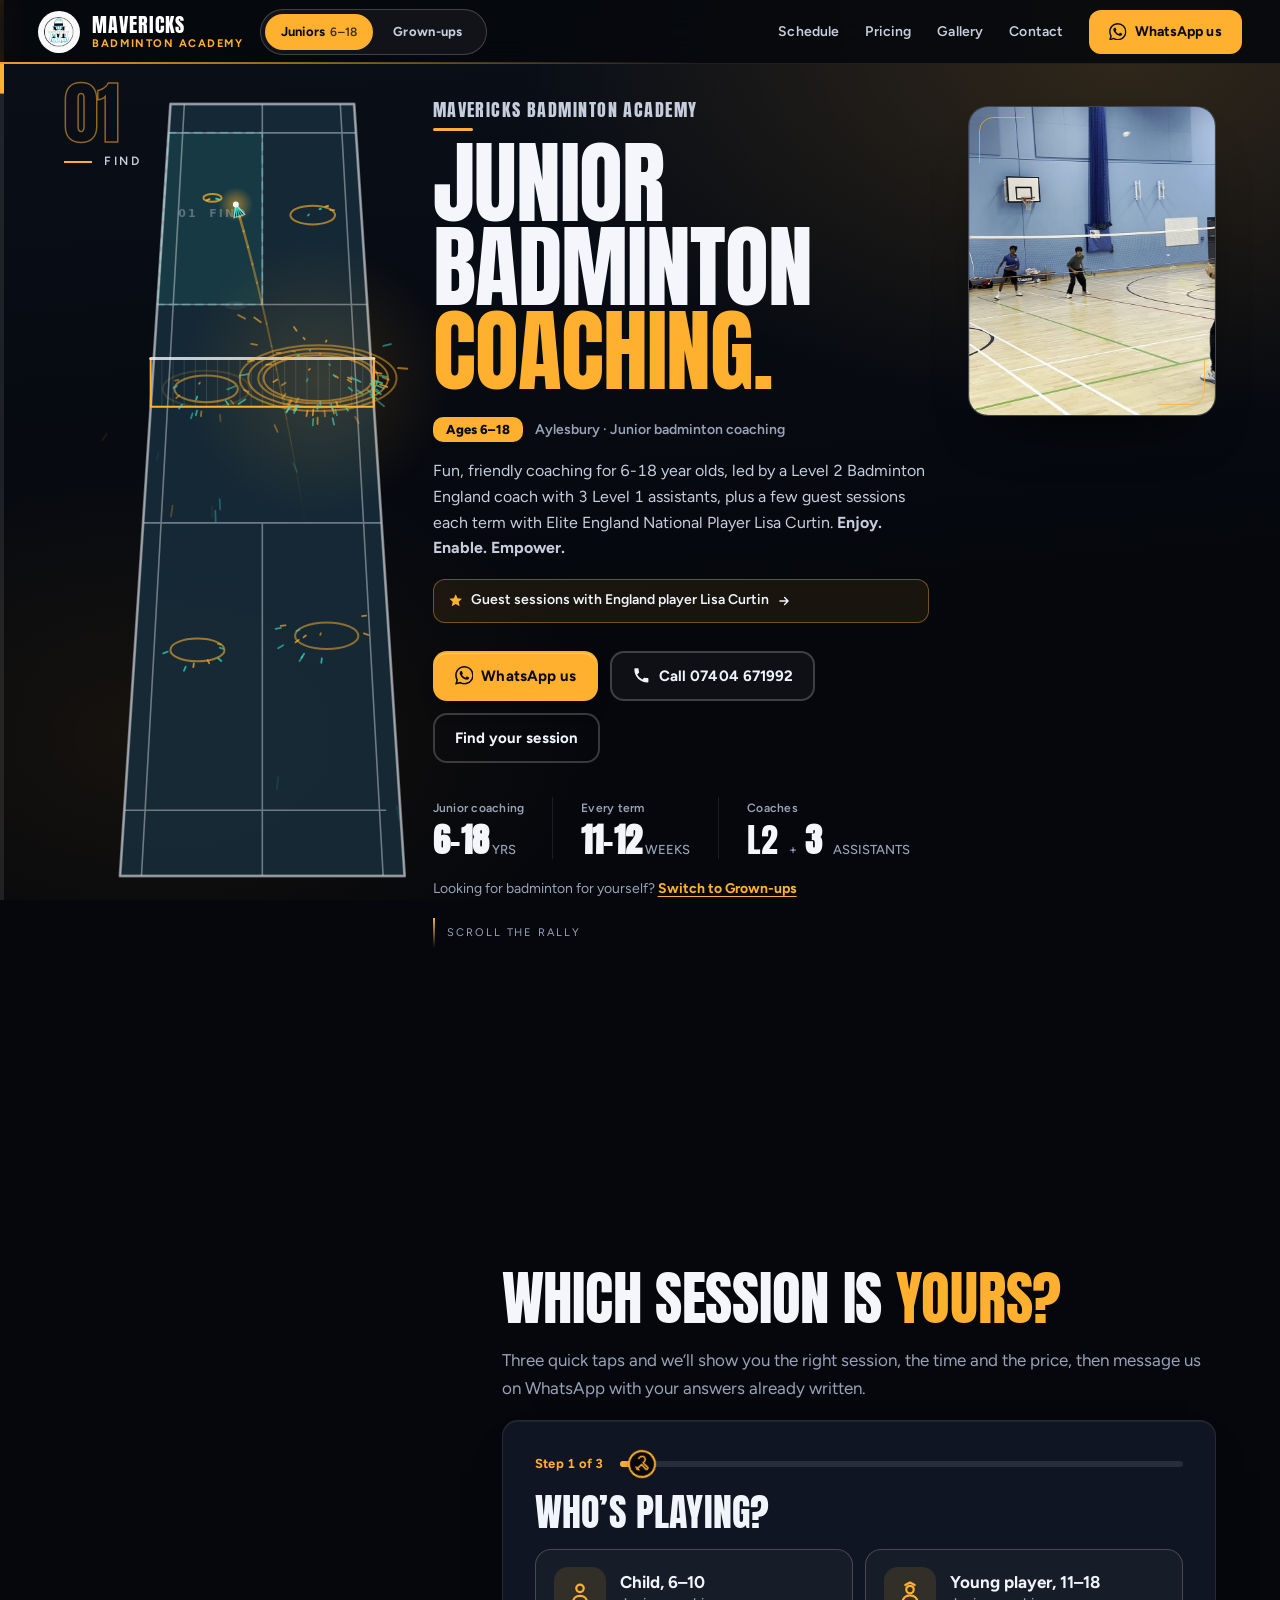
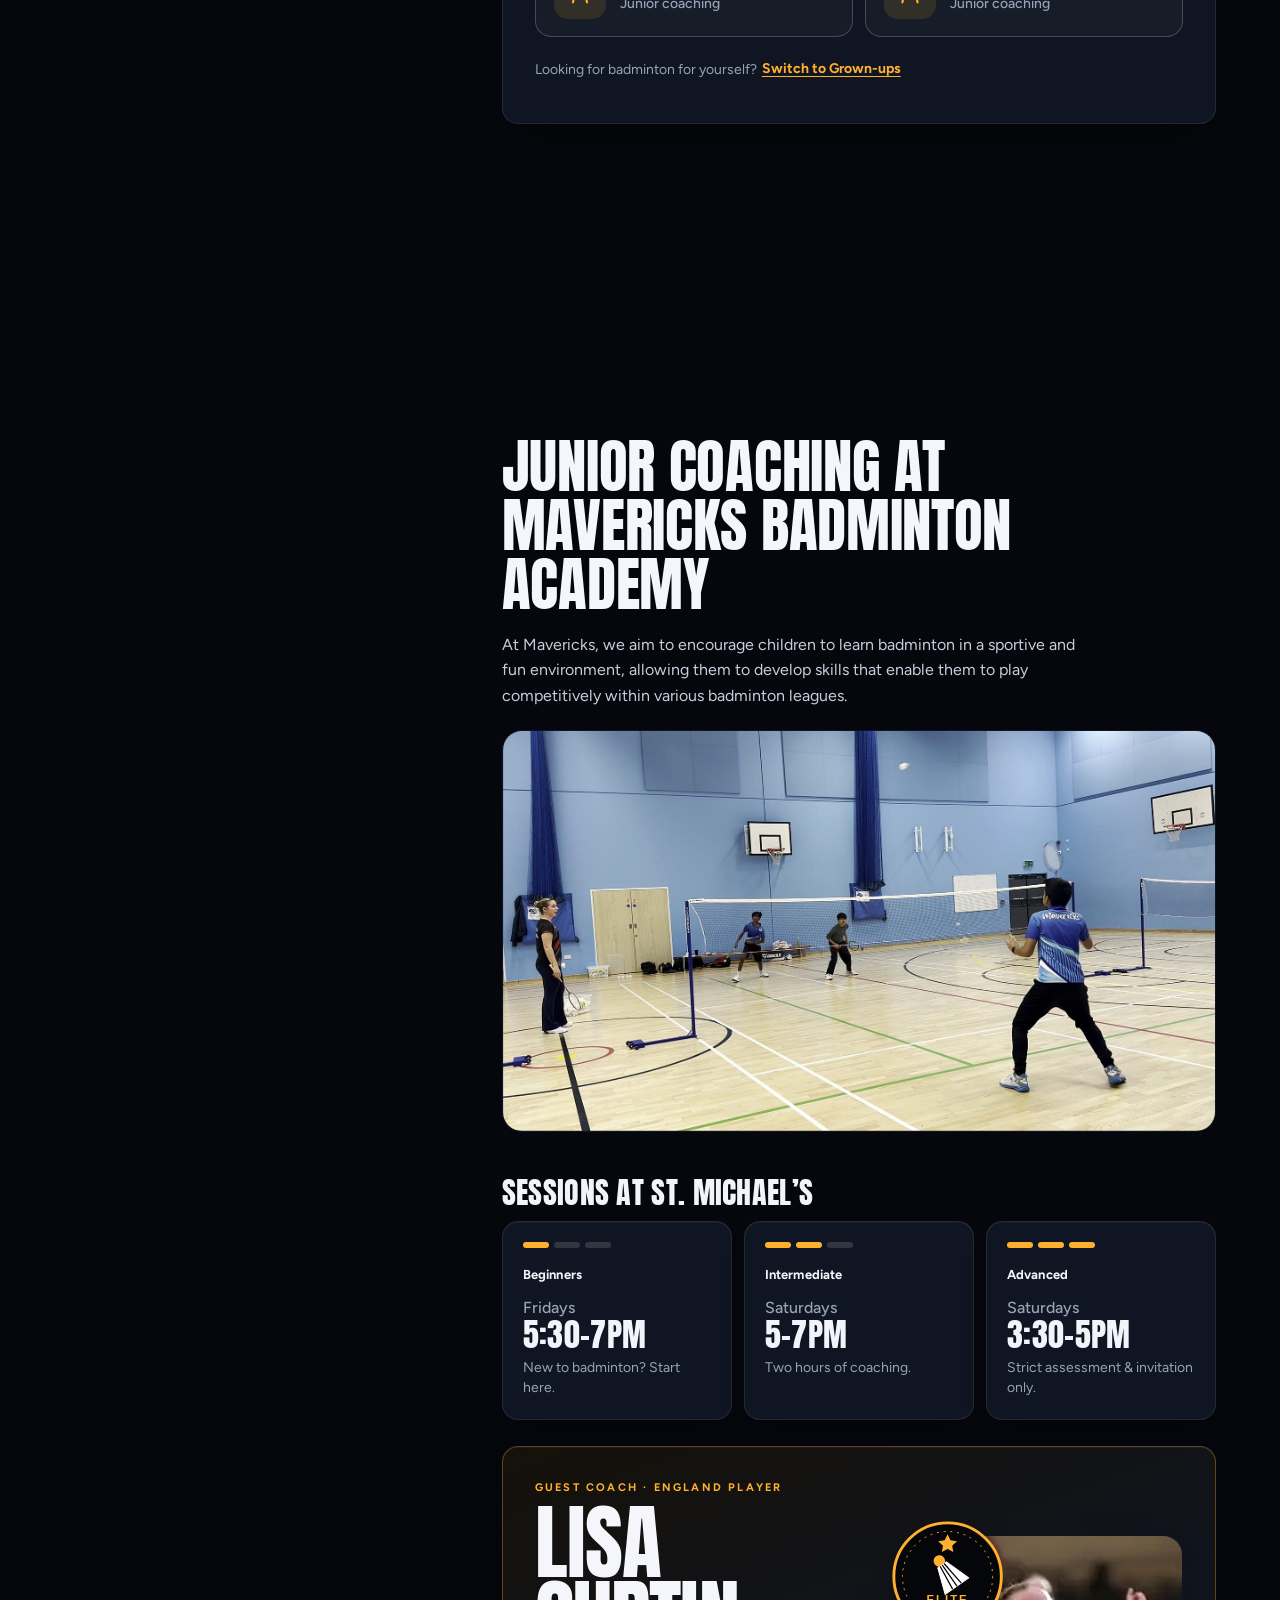
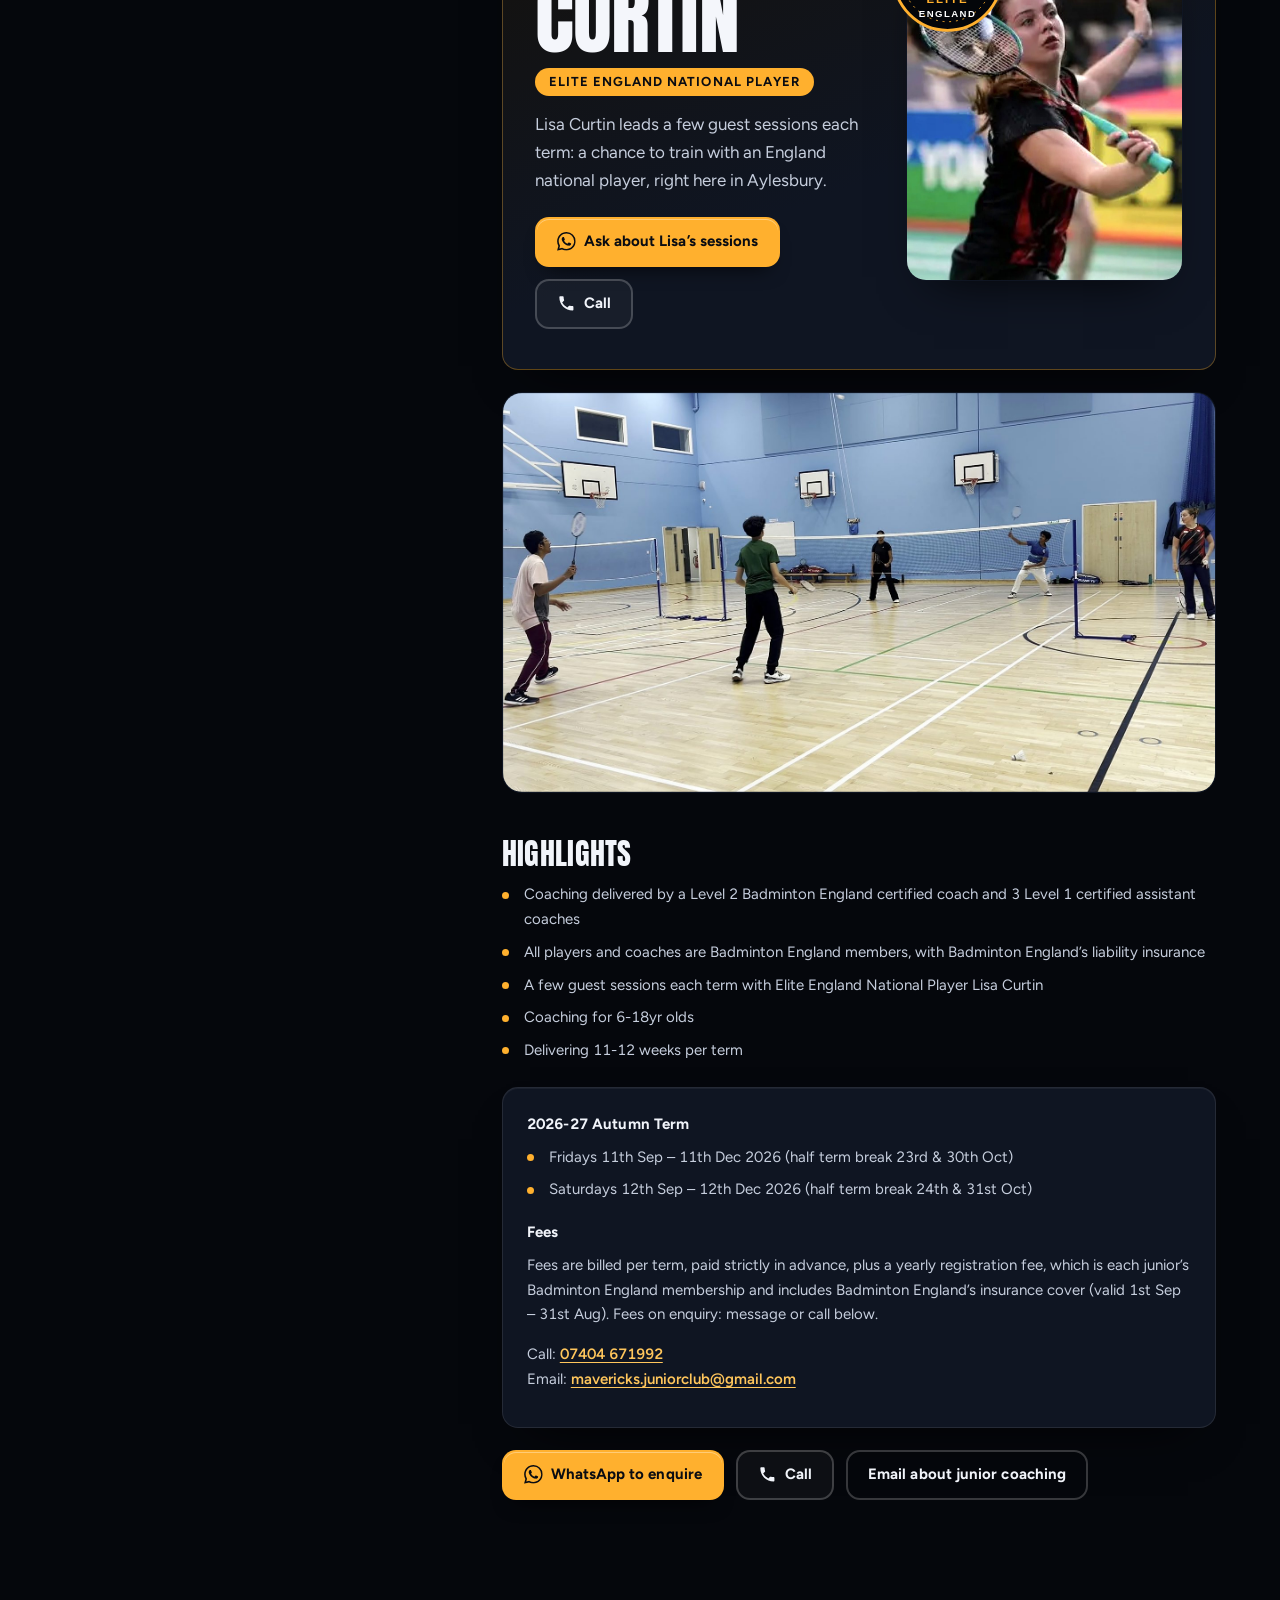
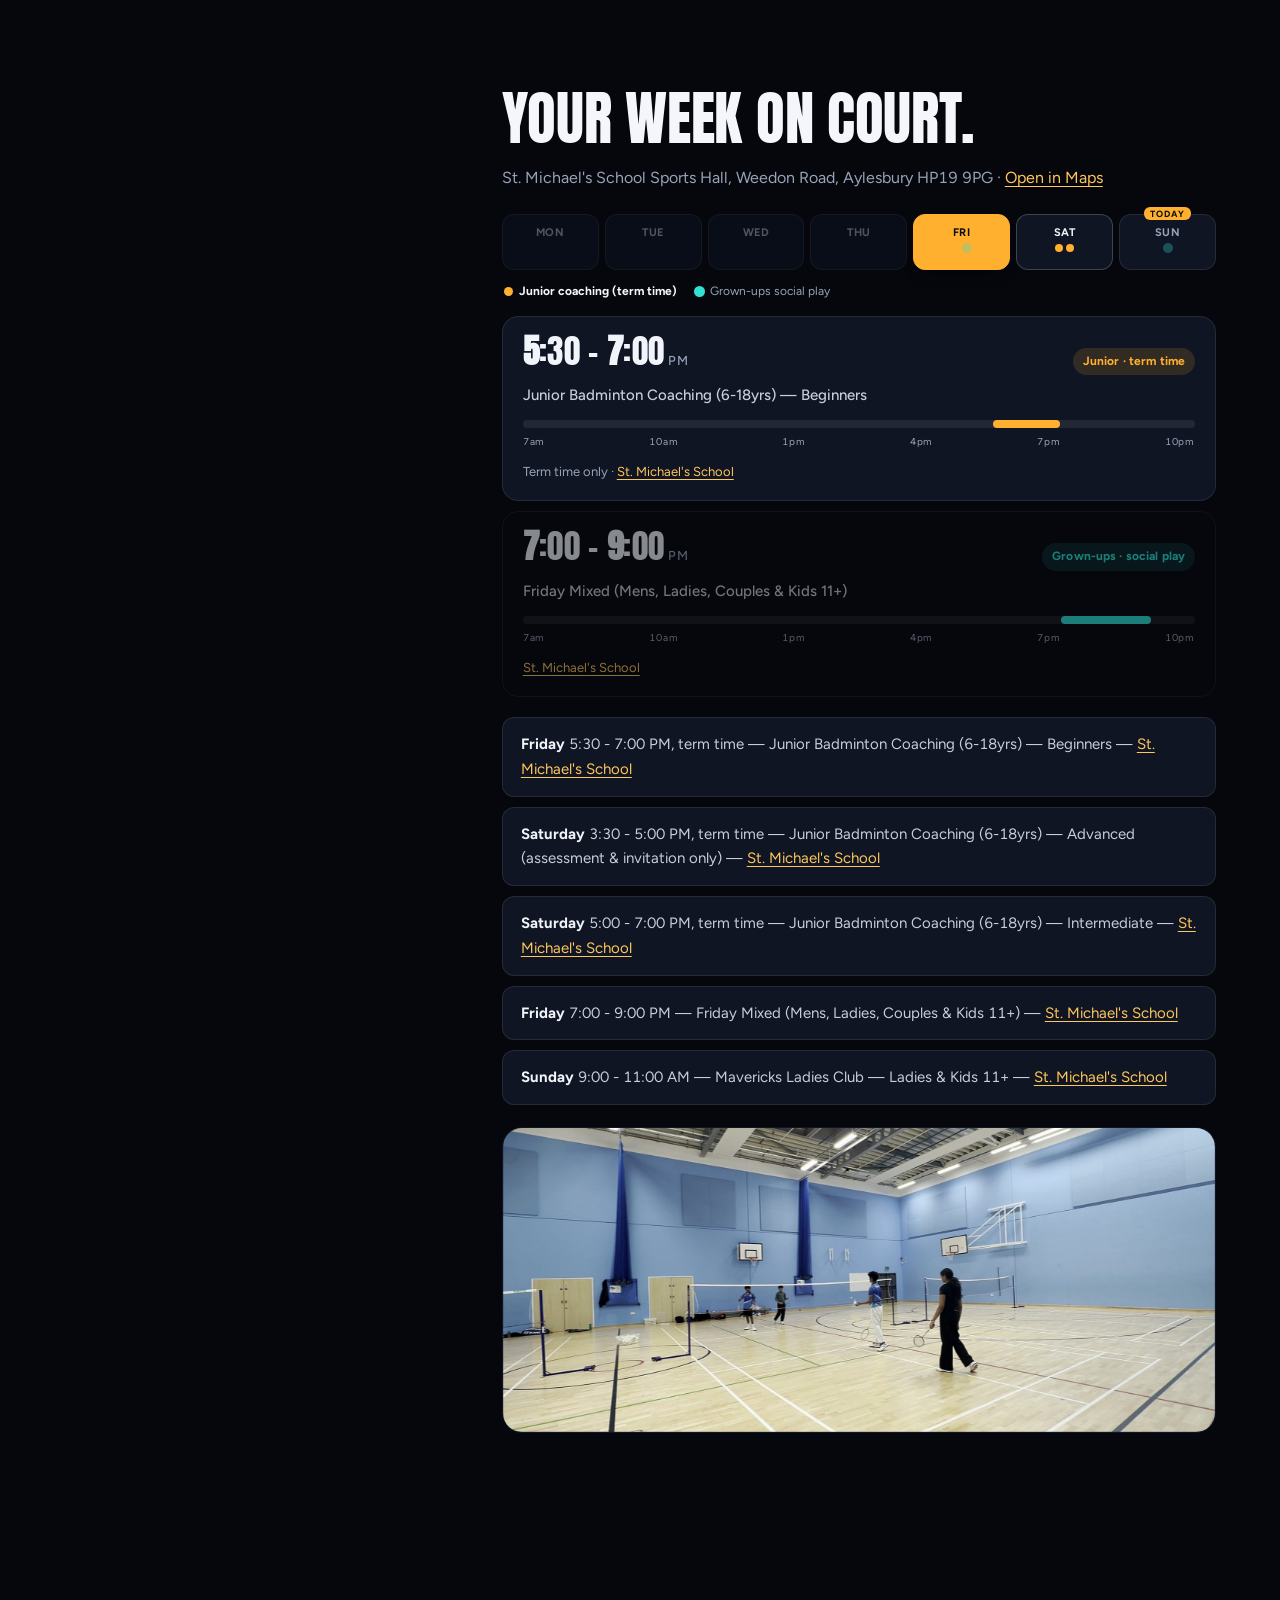
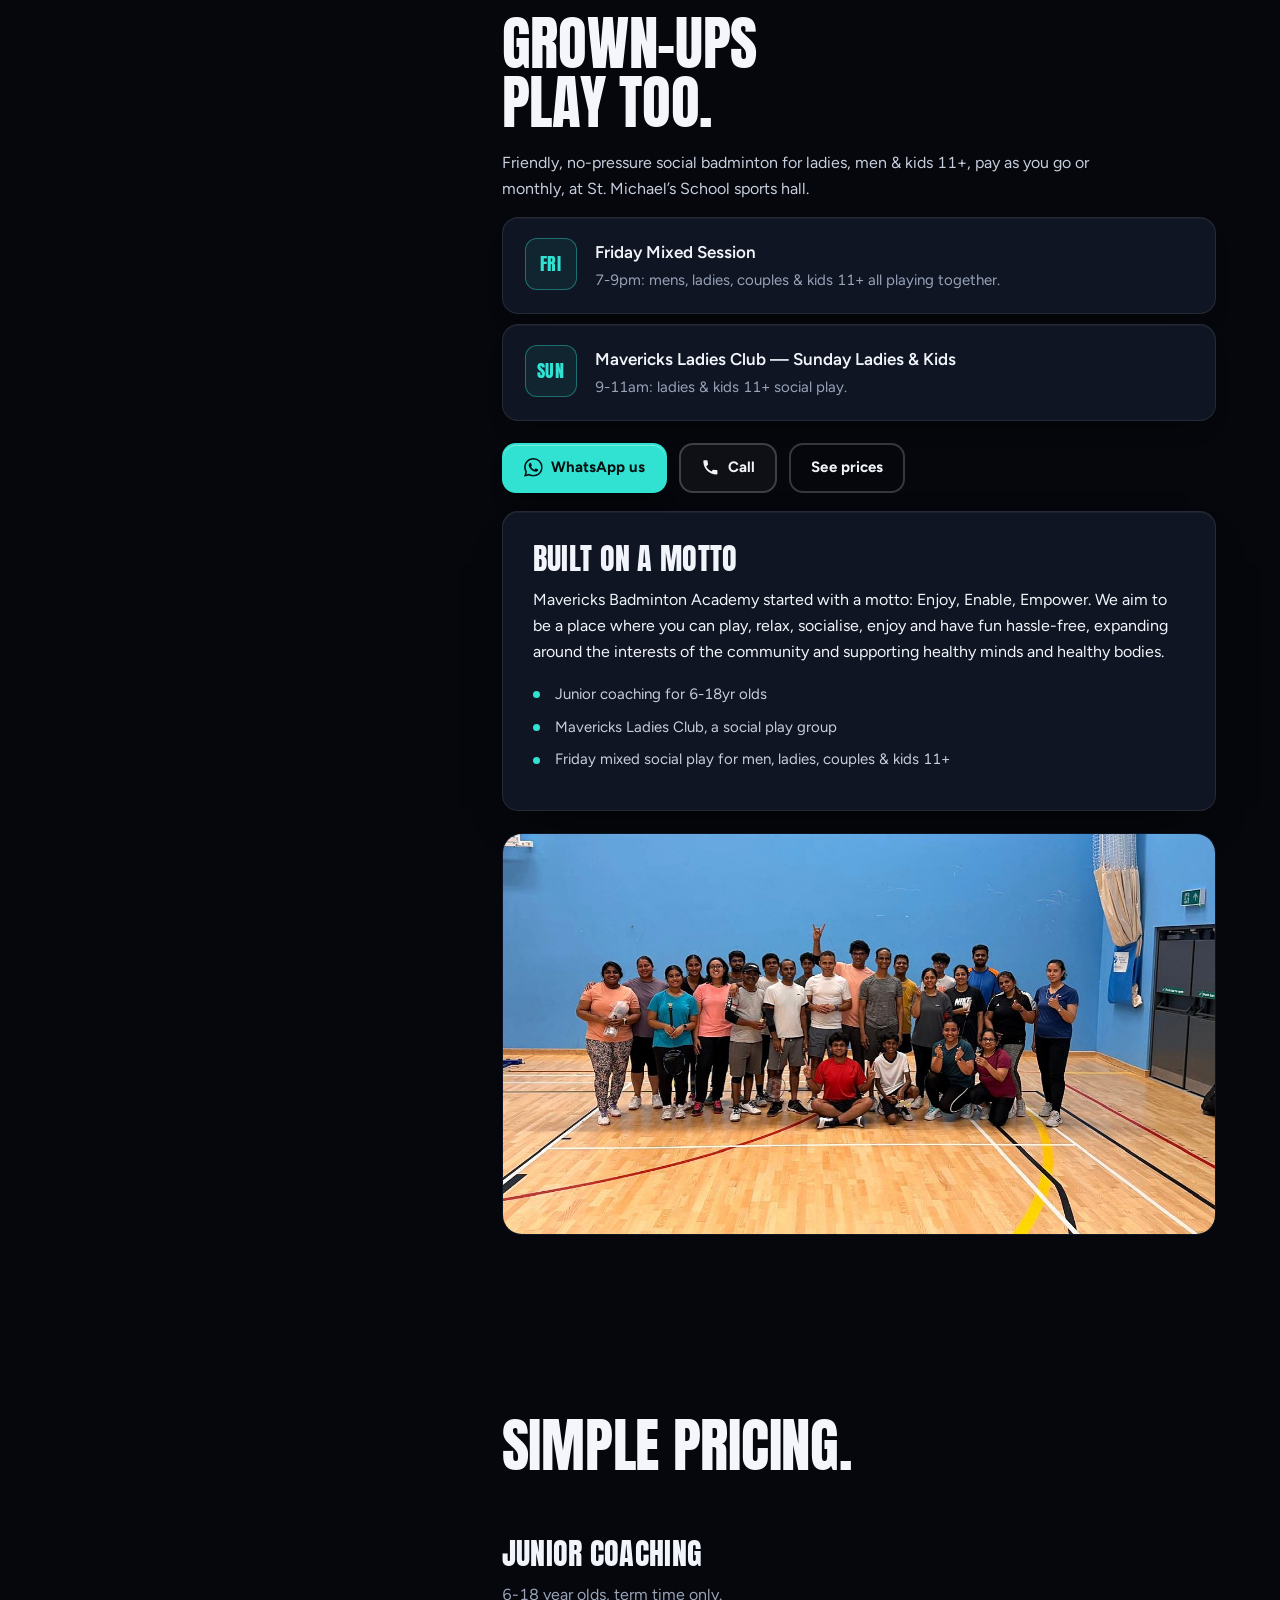
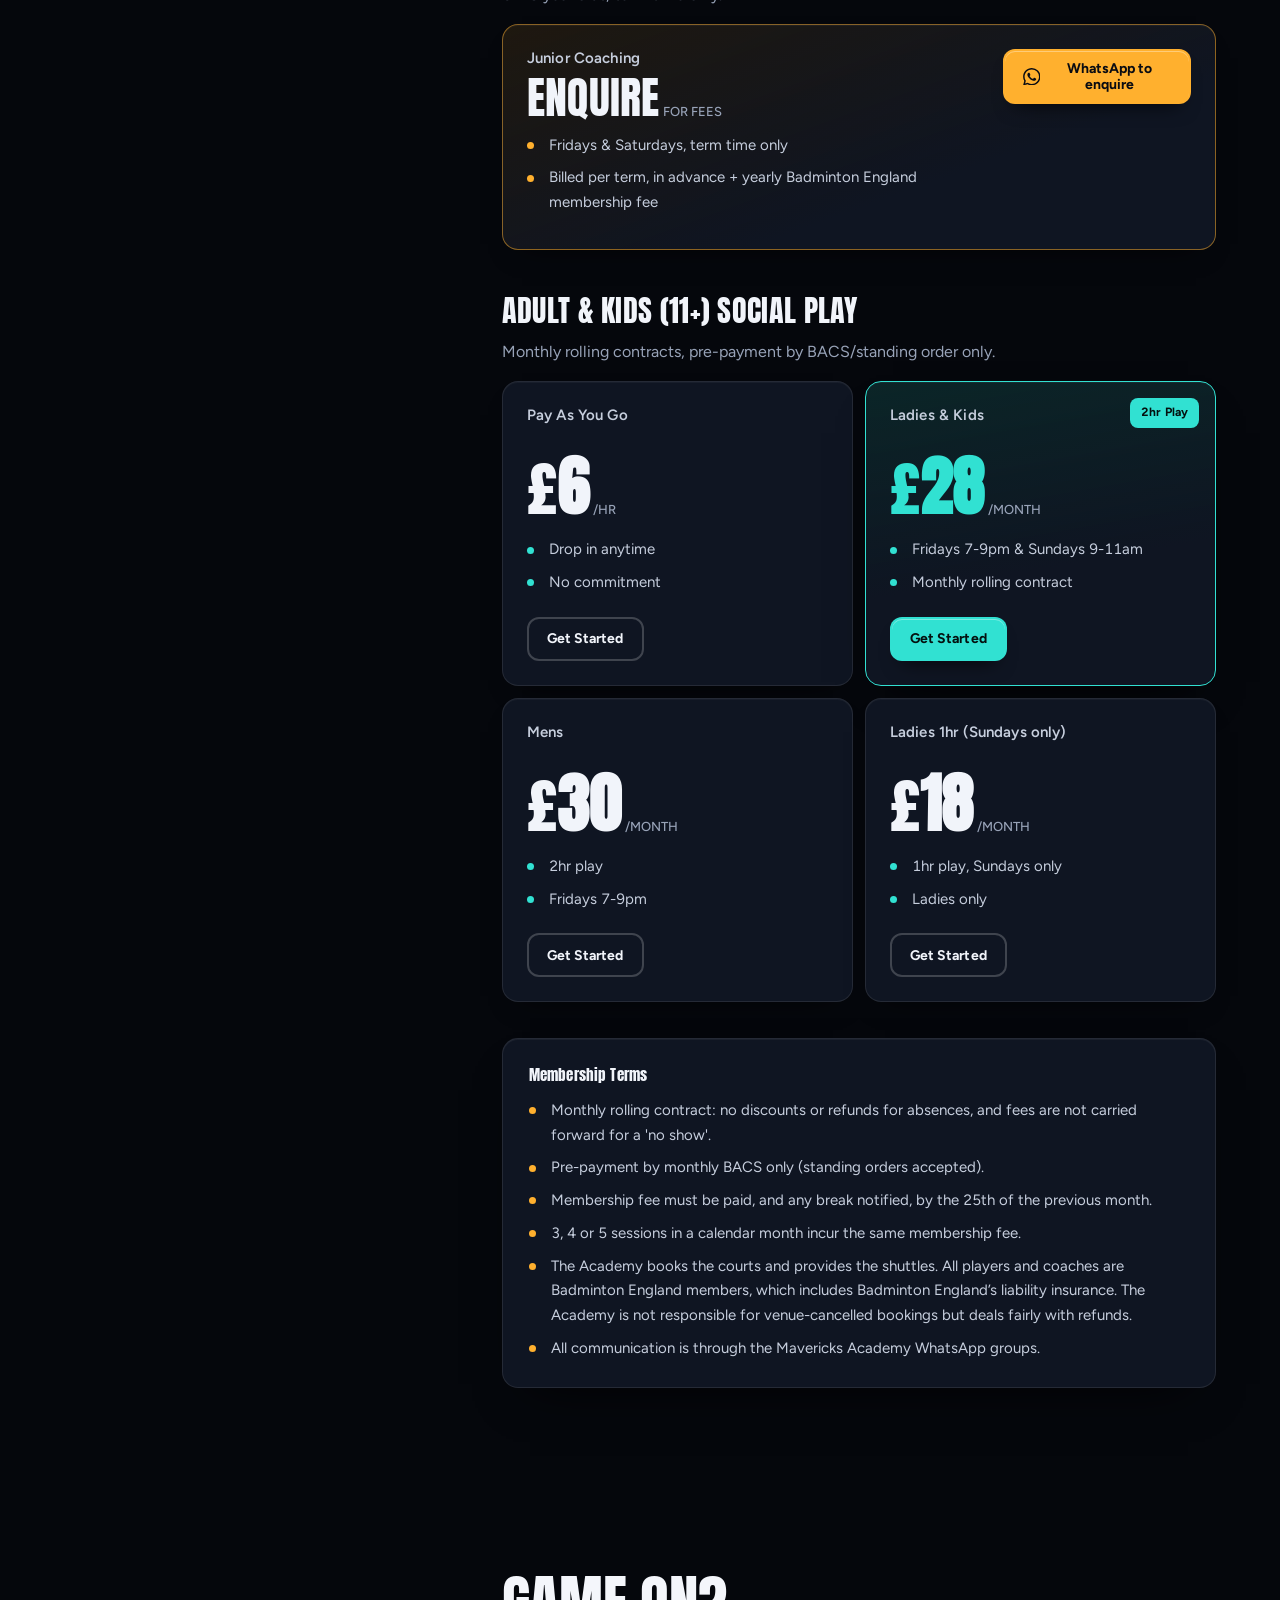
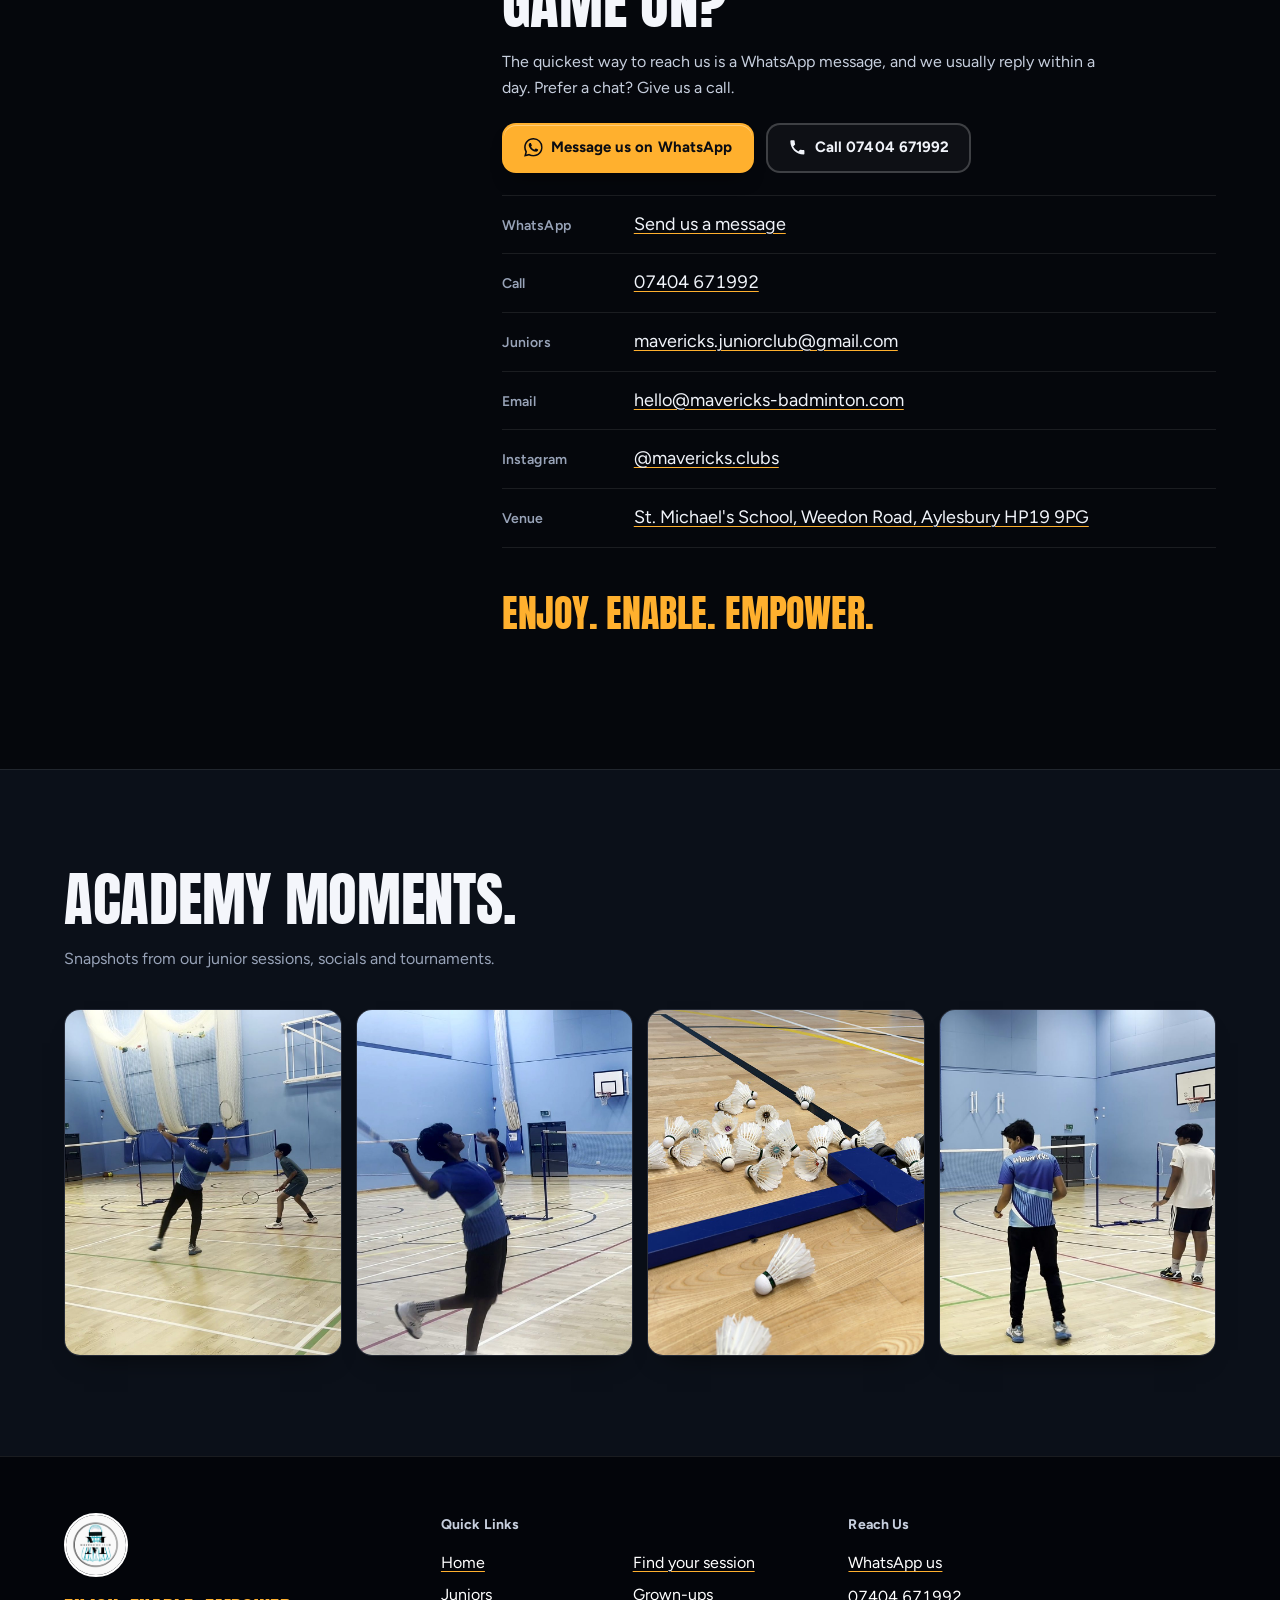
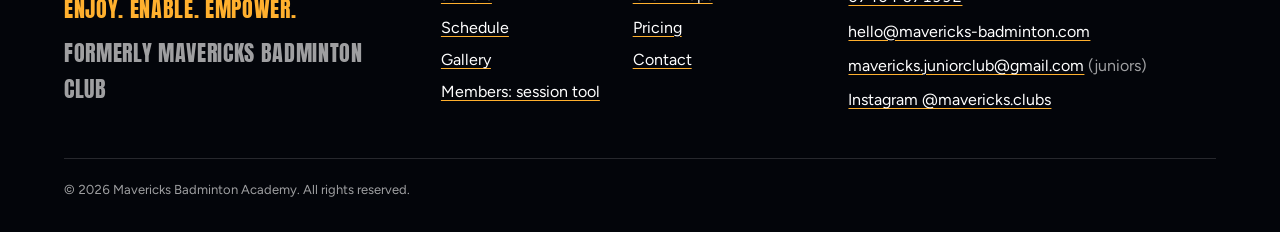
==== commit 3c29f827: "preview-v1: switch headline face back to Anton Archivo's width axis did not apply on phones, so head" ====
--- a/preview-v1/index.html
+++ b/preview-v1/index.html
@@ -18,7 +18,7 @@
   <link rel="icon" href="images/logo.jpg">
   <link rel="preconnect" href="https://fonts.googleapis.com">
   <link rel="preconnect" href="https://fonts.gstatic.com" crossorigin>
-  <link href="https://fonts.googleapis.com/css2?family=Archivo:wdth,wght@62..125,500..900&family=Figtree:wght@400;500;600;700&display=swap" rel="stylesheet">
+  <link href="https://fonts.googleapis.com/css2?family=Anton&family=Figtree:wght@400;500;600;700&display=swap" rel="stylesheet">
   <link rel="stylesheet" href="css/style.css">
   <link rel="stylesheet" href="css/refine.css">
   <script>
--- a/preview-v1/css/refine.css
+++ b/preview-v1/css/refine.css
@@ -30,7 +30,7 @@
     radial-gradient(70% 60% at 88% 6%, rgba(var(--rgb-acc), 0.16), transparent 68%),
     radial-gradient(50% 45% at 12% 82%, rgba(var(--rgb-acc), 0.07), transparent 70%),
     linear-gradient(175deg, #0a0f19 0%, #05070c 70%);
-  --display: "Archivo", "Arial Narrow", sans-serif;
+  --display: "Anton", "Impact", "Arial Narrow Bold", sans-serif;
   --body: "Figtree", system-ui, -apple-system, "Segoe UI", Roboto, sans-serif;
   --radius: 16px;
 }
@@ -283,3 +283,19 @@
 }
 
 .lisa::before { content: none; }
+
+/* ---------- Headline face: Anton (as on the live site), single weight, uppercase ---------- */
+.display, .h2, .h3, .hud-num, .fq, .amount, .sess-time, .level h4 b, .fmatch h4, .stat-row dd, .motto-end,
+.brand-name b, .hero-brand, .footer-brand p, .prog-tag, .lisa-name {
+  font-weight: 400; font-stretch: 100%; text-transform: uppercase;
+}
+.display { font-size: clamp(56px, 7vw, 112px); line-height: 0.94; letter-spacing: -0.01em; }
+.h2 { letter-spacing: -0.005em; }
+.h3 { font-size: clamp(24px, 2.4vw, 30px); letter-spacing: 0.01em; line-height: 1.1; }
+.fq { letter-spacing: 0.005em; }
+.fmatch h4 { letter-spacing: 0.005em; }
+.brand-name b { letter-spacing: 0.05em; }
+.hero-brand { letter-spacing: 0.08em; }
+.stat-row dd { font-size: 34px; }
+.footer-brand p { letter-spacing: 0.03em; font-size: 22px; }
+@media (max-width: 959px) { .display { font-size: clamp(54px, 16.5vw, 88px); } }
